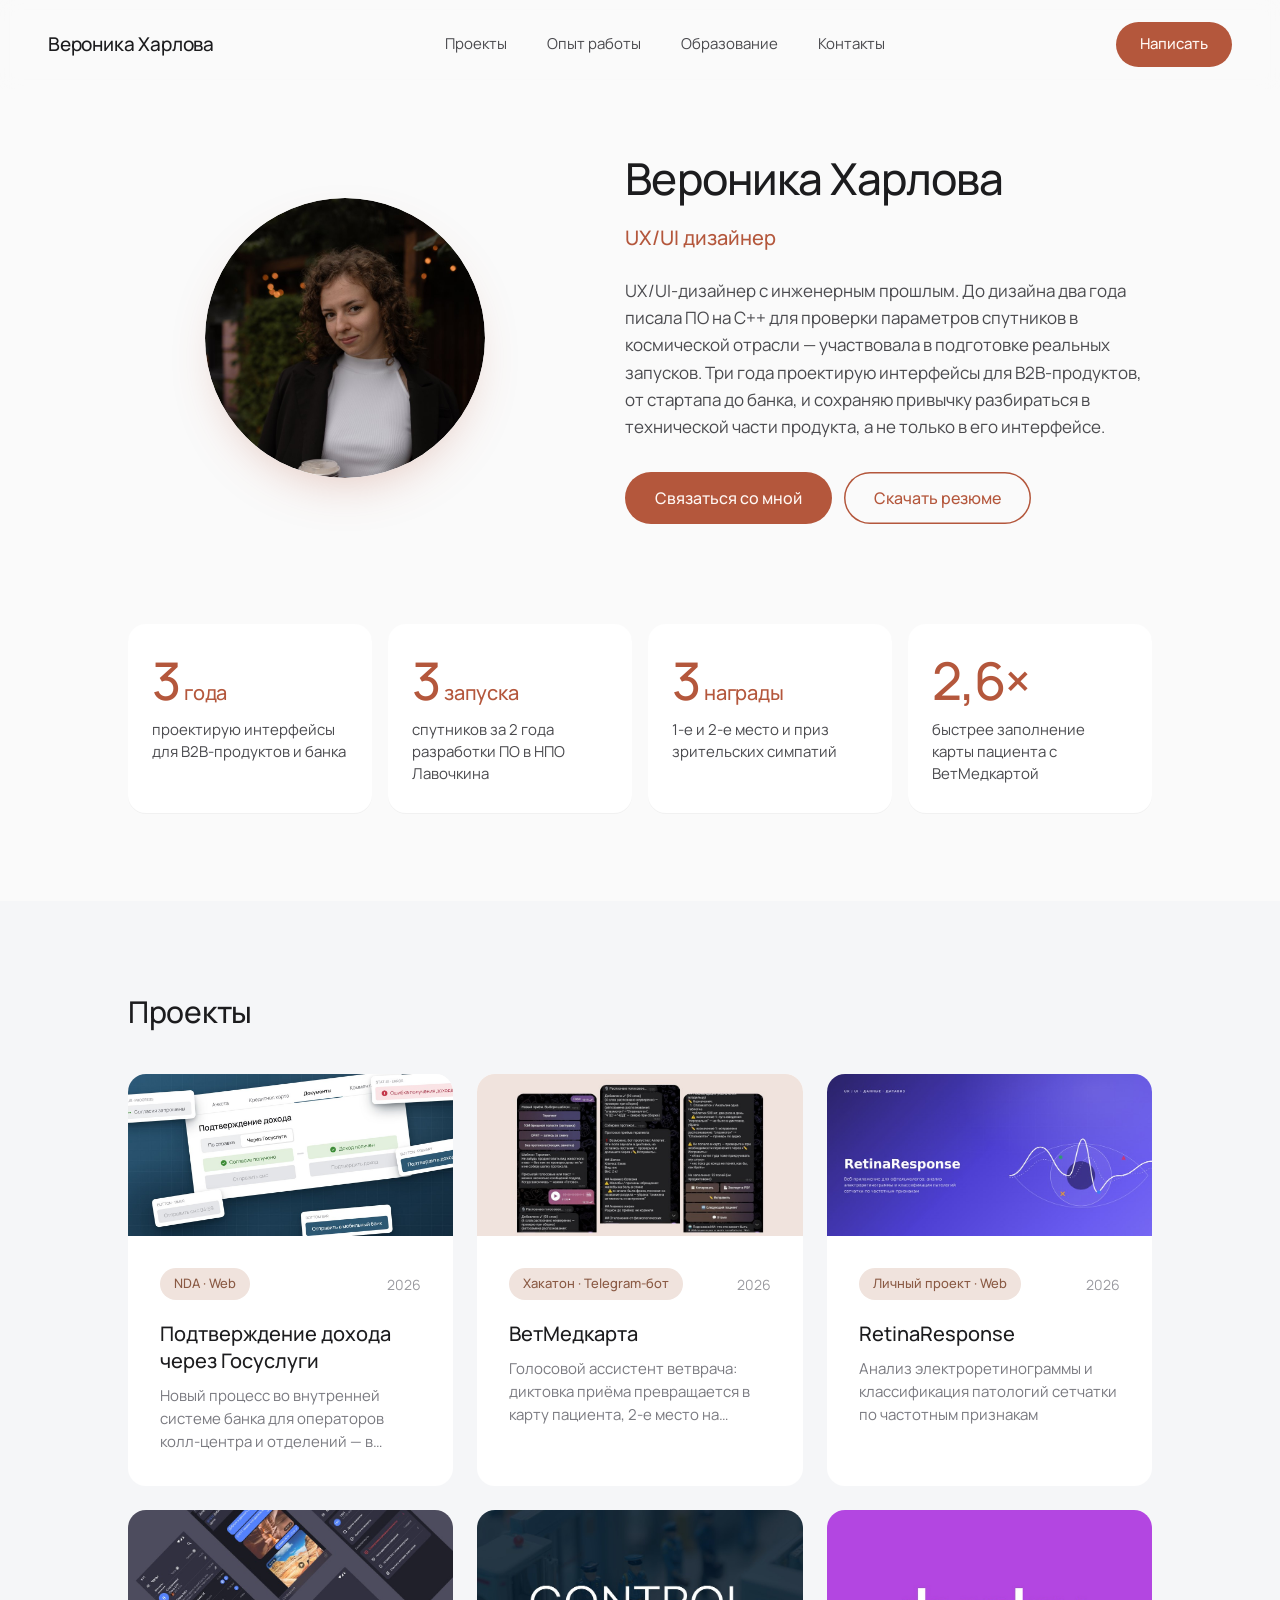
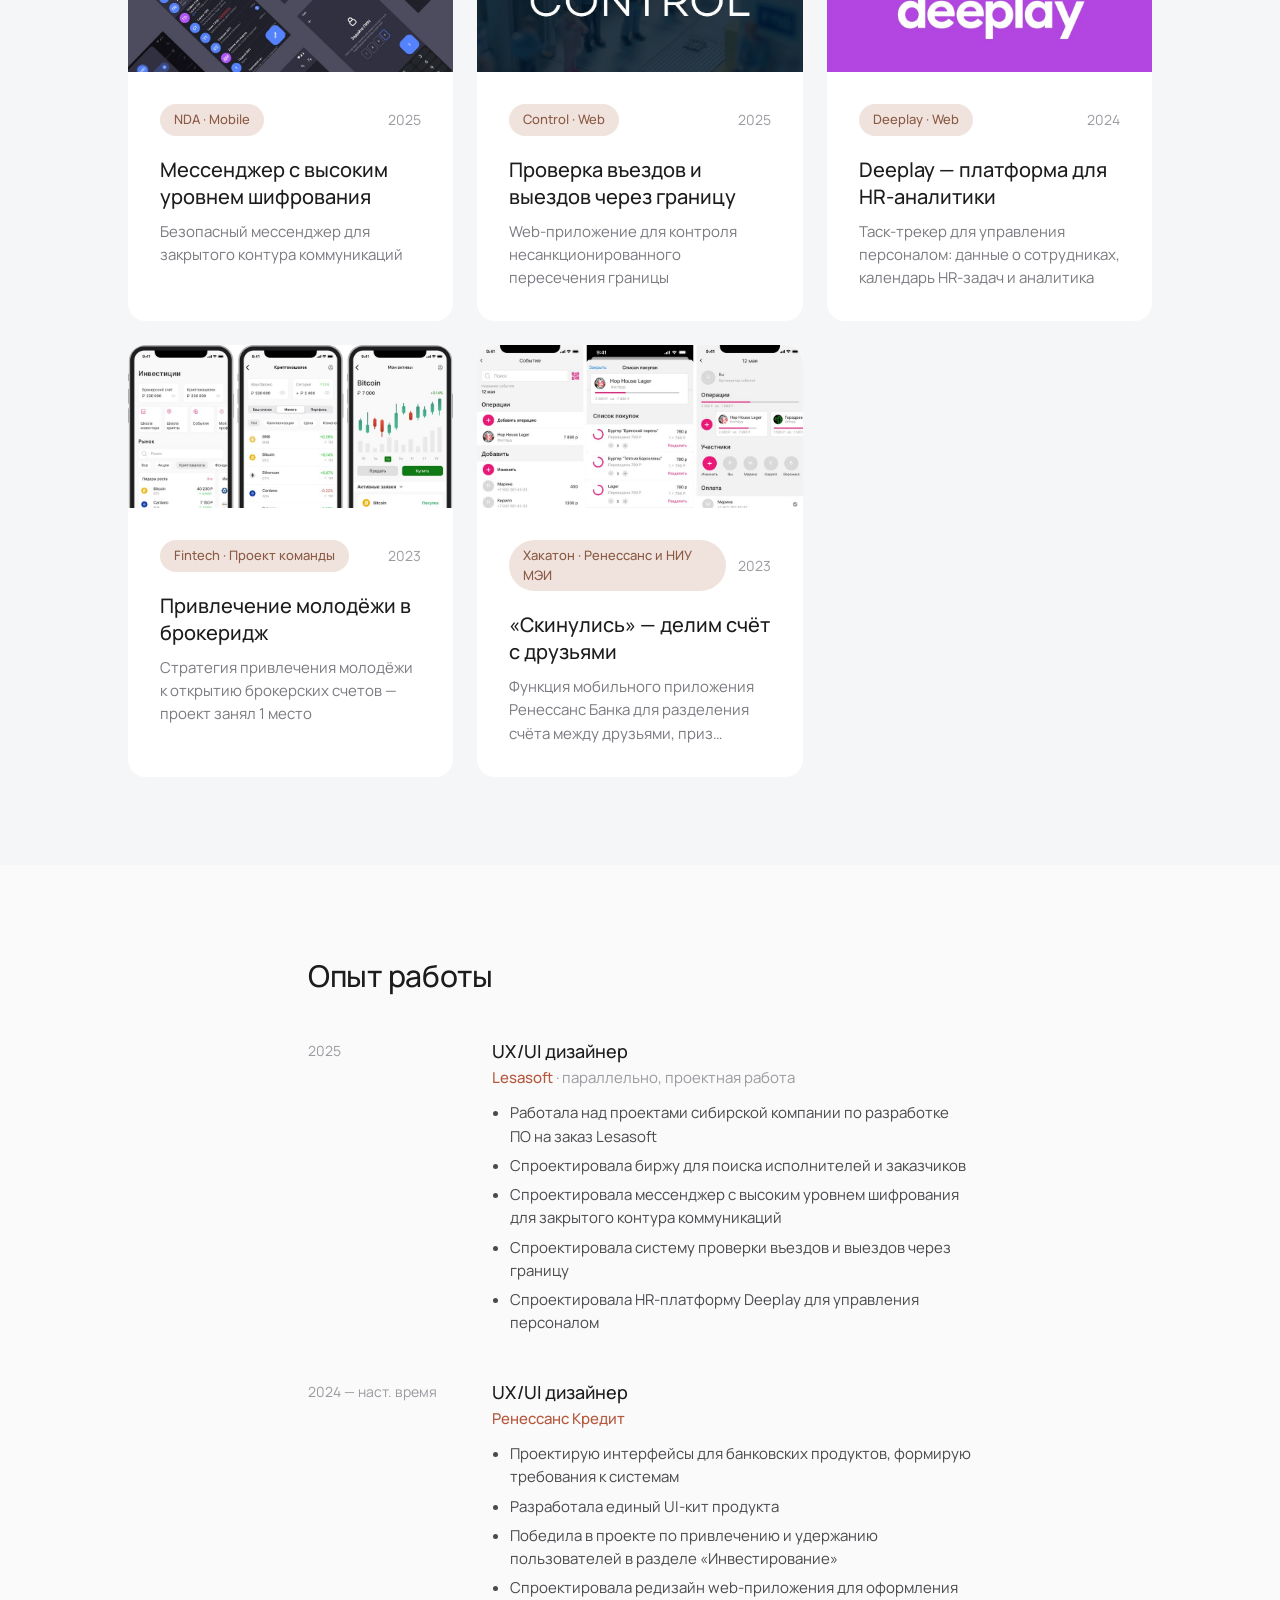
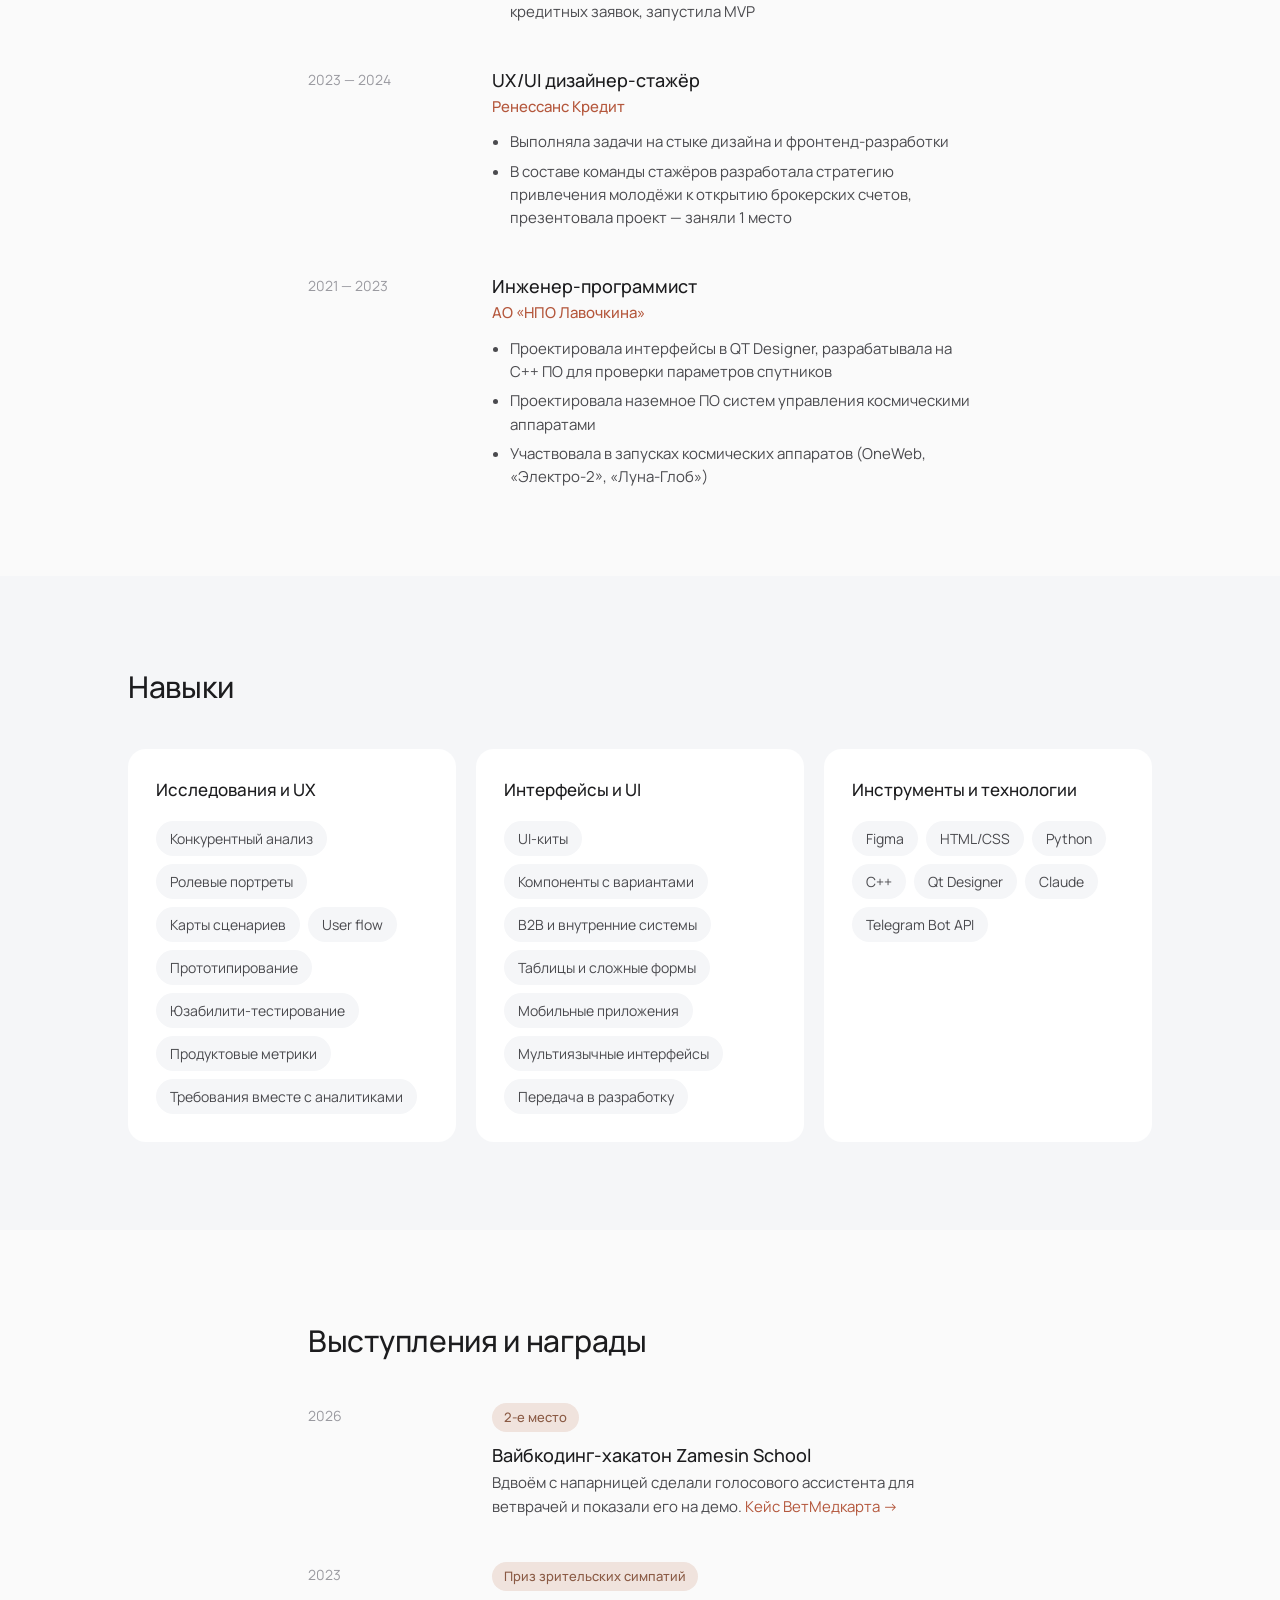
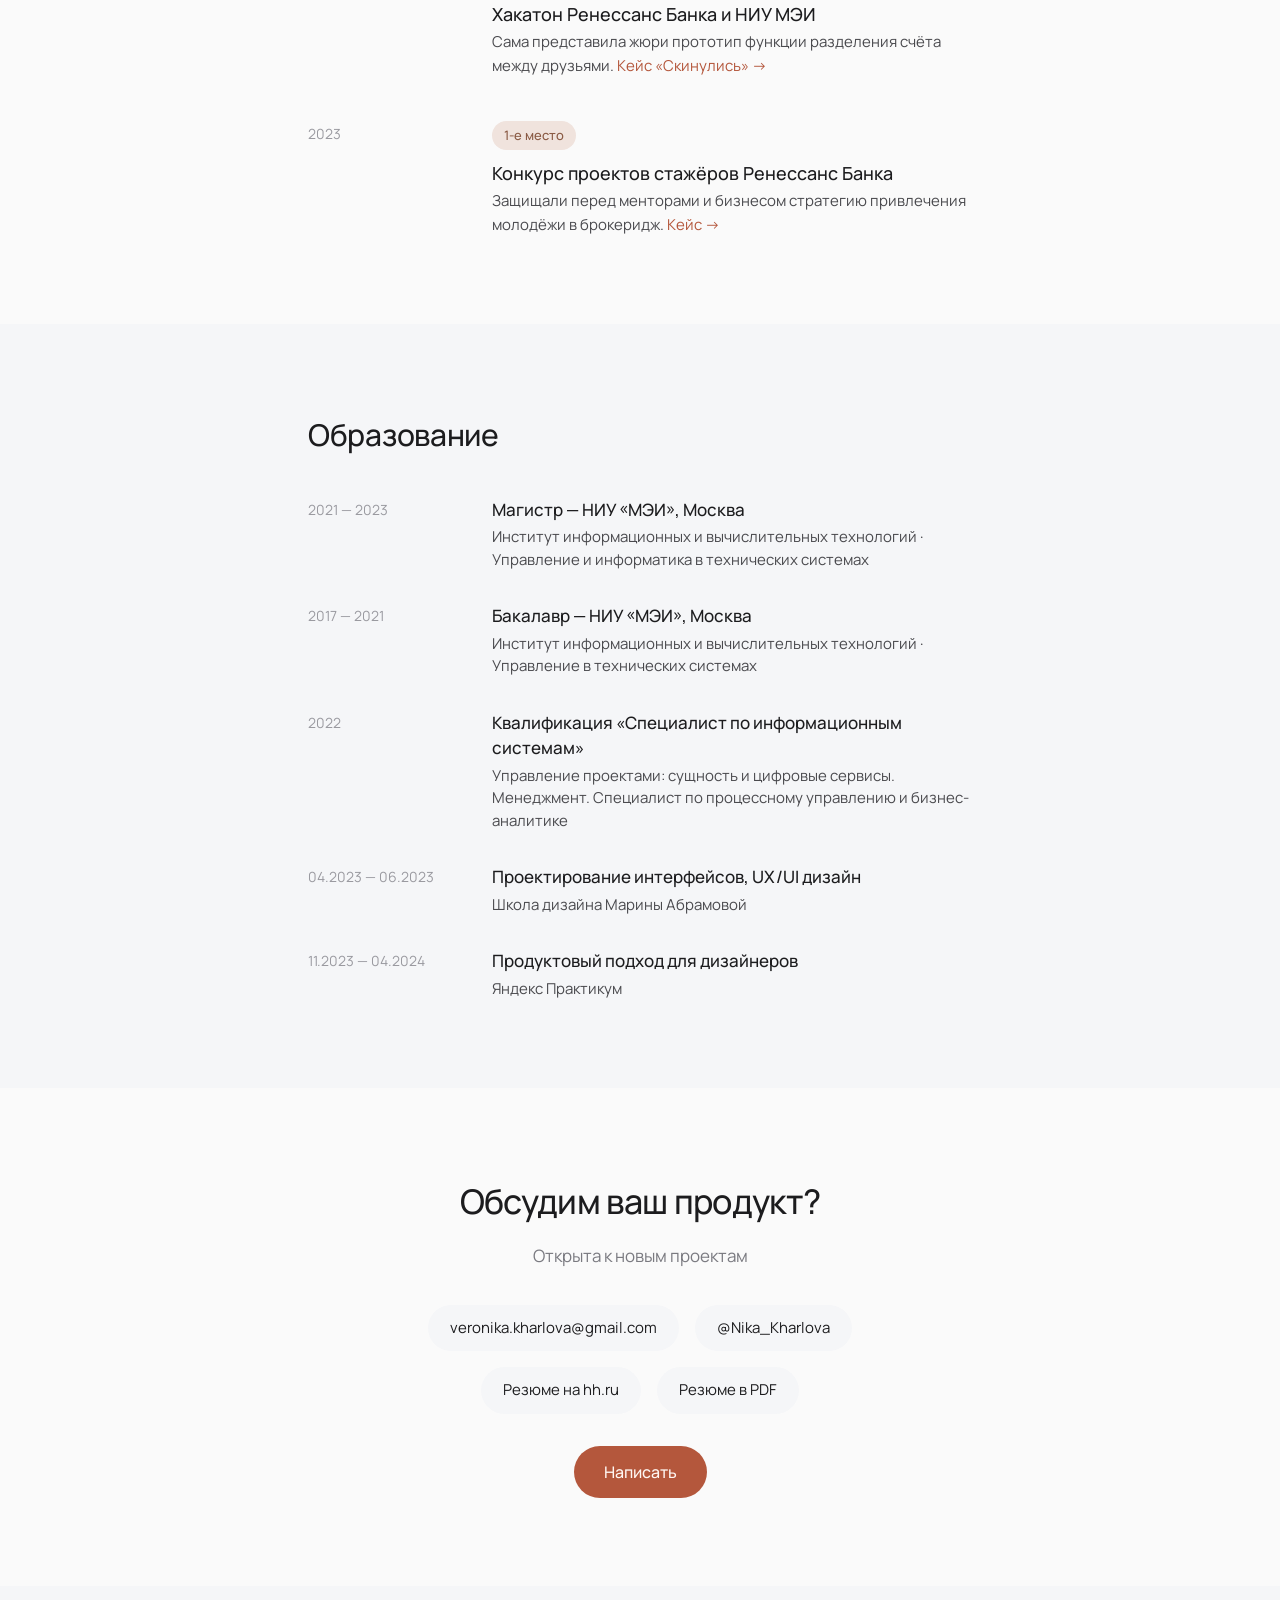
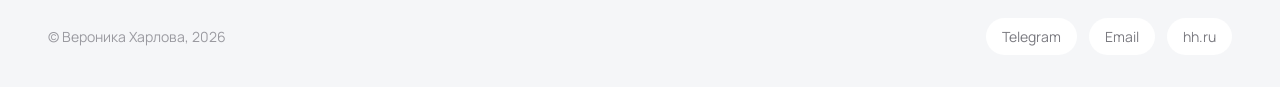
==== index.html @ b07dc144 "Скрыт кейс Яндекс Плюса" ====
<!DOCTYPE html>
<html lang="ru">
<head>
<meta charset="UTF-8">
<meta name="viewport" content="width=device-width, initial-scale=1.0">
<title>Вероника Харлова — UX/UI дизайнер</title>
<meta name="description" content="Портфолио Вероники Харловой, UX/UI дизайнера. Проекты, опыт работы и образование.">

<meta property="og:type" content="website">
<meta property="og:locale" content="ru_RU">
<meta property="og:title" content="Вероника Харлова — UX/UI дизайнер">
<meta property="og:description" content="Портфолио Вероники Харловой, UX/UI дизайнера. Проекты, опыт работы и образование.">
<meta property="og:image" content="assets/og-image.jpg">
<meta property="og:image:width" content="1200">
<meta property="og:image:height" content="630">

<meta name="twitter:card" content="summary_large_image">
<meta name="twitter:title" content="Вероника Харлова — UX/UI дизайнер">
<meta name="twitter:description" content="Портфолио Вероники Харловой, UX/UI дизайнера. Проекты, опыт работы и образование.">
<meta name="twitter:image" content="assets/og-image.jpg">

<link rel="preconnect" href="https://fonts.googleapis.com">
<link rel="preconnect" href="https://fonts.gstatic.com" crossorigin>
<link href="https://fonts.googleapis.com/css2?family=Manrope:wght@400;500;600;700&display=swap" rel="stylesheet">

<style>
  :root {
    --color-bg: #FAFAFA;
    --color-bg-alt: #F5F6F8;
    --color-text: #1C1C1E;
    --color-text-muted: #4A4A4E;
    --color-text-faint: #9A9AA0;
    --color-accent: #B4573C;
    --color-accent-bg: #F0E3DD;
    --color-accent-text: #8A5A44;
    --color-on-accent: #FFF7F3;
    --radius-pill: 999px;
    --radius-card: 18px;
    --max-width: 1120px;
  }

  * { box-sizing: border-box; }

  html, body {
    margin: 0;
    padding: 0;
  }

  body {
    font-family: 'Manrope', -apple-system, BlinkMacSystemFont, sans-serif;
    background: var(--color-bg);
    color: var(--color-text);
    line-height: 1.5;
  }

  ::selection {
    background: rgba(180, 90, 60, 0.18);
  }

  a {
    color: inherit;
  }

  ul {
    list-style: none;
  }

  img {
    max-width: 100%;
    display: block;
  }

  .container {
    max-width: var(--max-width);
    margin: 0 auto;
    padding-left: 48px;
    padding-right: 48px;
  }

  /* ---------- HEADER ---------- */

  .site-header {
    position: sticky;
    top: 0;
    z-index: 50;
    display: flex;
    align-items: center;
    justify-content: space-between;
    padding: 22px 48px;
    background: rgba(250, 250, 250, 0.85);
    backdrop-filter: blur(10px);
  }

  .site-header__name {
    font-size: 19px;
    font-weight: 500;
    letter-spacing: -0.01em;
    text-decoration: none;
  }

  .site-nav {
    display: flex;
    align-items: center;
    gap: 8px;
    flex-wrap: wrap;
  }

  .site-nav__link {
    text-decoration: none;
    color: var(--color-text-muted);
    font-size: 15px;
    padding: 9px 16px;
    border-radius: var(--radius-pill);
    transition: background 0.15s ease;
  }

  .site-nav__link:hover {
    background: #F0F0F1;
  }

  .btn {
    text-decoration: none;
    display: inline-block;
    background: var(--color-accent);
    color: var(--color-on-accent);
    font-size: 15px;
    font-weight: 500;
    padding: 11px 24px;
    border-radius: var(--radius-pill);
    white-space: nowrap;
    border: none;
    cursor: pointer;
    transition: opacity 0.15s ease;
  }

  .btn:hover {
    opacity: 0.9;
  }

  .btn--ghost {
    background: transparent;
    color: var(--color-accent);
    box-shadow: inset 0 0 0 1.5px var(--color-accent);
  }

  .btn--ghost:hover {
    opacity: 1;
    background: var(--color-accent-bg);
  }

  .hero__actions {
    display: flex;
    flex-wrap: wrap;
    gap: 12px;
  }

  .btn--large {
    font-size: 16px;
    padding: 14px 30px;
  }

  /* ---------- HERO ---------- */

  .hero {
    display: flex;
    align-items: center;
    gap: 64px;
    flex-wrap: wrap;
    padding-top: 64px;
    padding-bottom: 100px;
  }

  .hero__portrait-wrap {
    flex: 1 1 380px;
    min-width: 280px;
    display: flex;
    justify-content: center;
  }

  .hero__portrait {
    width: 280px;
    height: 280px;
    border-radius: 50%;
    overflow: hidden;
    box-shadow: 0 20px 50px -20px rgba(180, 87, 60, 0.35);
  }

  .hero__portrait img {
    width: 100%;
    height: 100%;
    object-fit: cover;
    object-position: 50% 20%;
    border-radius: 50%;
  }

  .hero__content {
    flex: 2 1 420px;
    min-width: 300px;
    max-width: 640px;
  }

  .hero__title {
    font-size: 44px;
    font-weight: 500;
    line-height: 1.15;
    margin: 0 0 8px;
    letter-spacing: -0.02em;
  }

  .hero__role {
    font-size: 20px;
    color: var(--color-accent);
    font-weight: 500;
    margin-bottom: 24px;
  }

  .hero__bio {
    font-size: 17px;
    line-height: 1.6;
    color: var(--color-text-muted);
    margin: 0 0 32px;
    max-width: 600px;
  }

  /* ---------- SECTION HEADINGS ---------- */

  section {
    padding: 88px 0;
  }

  section.bg-alt {
    background: var(--color-bg-alt);
  }

  .section-title {
    font-size: 30px;
    font-weight: 500;
    margin: 0 0 40px;
    letter-spacing: -0.01em;
  }

  /* ---------- PROJECTS ---------- */

  .project-grid {
    display: grid;
    grid-template-columns: repeat(auto-fit, minmax(300px, 1fr));
    gap: 24px;
  }

  .project-card {
    background: #FFFFFF;
    border-radius: var(--radius-card);
    overflow: hidden;
    cursor: pointer;
    transition: box-shadow 0.2s, transform 0.2s;
    text-decoration: none;
    color: inherit;
    display: flex;
    flex-direction: column;
  }

  .project-card:hover {
    box-shadow: 0 16px 40px -18px rgba(28, 28, 30, 0.18);
    transform: translateY(-2px);
  }

  .project-card__cover {
    width: 100%;
    aspect-ratio: 2 / 1;
    background: var(--color-bg-alt);
    overflow: hidden;
  }

  .project-card__cover.has-image {
    background: #FFFFFF;
  }

  .project-card__cover img {
    width: 100%;
    height: 100%;
    object-fit: cover;
    object-position: top;
    border-radius: 0;
  }

  .project-card__body {
    padding: 32px;
    display: flex;
    flex-direction: column;
    flex: 1;
  }

  .project-card__meta {
    display: flex;
    align-items: center;
    justify-content: space-between;
    gap: 12px;
    margin-bottom: 20px;
  }

  .project-card__tag {
    display: inline-block;
    background: var(--color-accent-bg);
    color: var(--color-accent-text);
    font-size: 13px;
    font-weight: 500;
    padding: 6px 14px;
    border-radius: var(--radius-pill);
  }

  .project-card__year {
    font-size: 14px;
    color: var(--color-text-faint);
  }

  .project-card__title {
    font-size: 20px;
    font-weight: 500;
    margin: 0 0 10px;
    line-height: 1.35;
    display: -webkit-box;
    -webkit-box-orient: vertical;
    -webkit-line-clamp: 2;
    overflow: hidden;
  }

  .project-card__desc {
    font-size: 15px;
    line-height: 1.55;
    color: #7A7A80;
    margin: 0;
    display: -webkit-box;
    -webkit-box-orient: vertical;
    -webkit-line-clamp: 3;
    overflow: hidden;
  }

  /* ---------- EXPERIENCE / EDUCATION (timeline rows) ---------- */

  .content-narrow {
    max-width: 760px;
    margin: 0 auto;
  }

  .timeline {
    display: flex;
    flex-direction: column;
    gap: 44px;
  }

  .timeline-row {
    display: grid;
    grid-template-columns: 160px 1fr;
    gap: 24px;
  }

  .timeline-row__period {
    font-size: 14px;
    color: var(--color-text-faint);
    padding-top: 2px;
  }

  .timeline-row__role {
    font-size: 18px;
    font-weight: 500;
    margin-bottom: 2px;
  }

  .timeline-row__company {
    font-size: 15px;
    color: var(--color-accent);
    font-weight: 500;
    margin-bottom: 12px;
  }

  .timeline-row__bullets {
    margin: 0;
    padding-left: 18px;
    display: flex;
    flex-direction: column;
    gap: 6px;
    list-style: disc;
  }

  .timeline-row__bullets li {
    font-size: 15px;
    line-height: 1.55;
    color: var(--color-text-muted);
  }

  .education-list {
    display: flex;
    flex-direction: column;
    gap: 32px;
  }

  .education-row__school {
    font-size: 17px;
    font-weight: 500;
    margin-bottom: 4px;
  }

  .education-row__detail {
    font-size: 15px;
    color: var(--color-text-muted);
    line-height: 1.5;
  }

  /* ---------- STATS ---------- */

  .stats {
    padding-top: 0;
    padding-bottom: 88px;
  }

  .stats__grid {
    display: grid;
    grid-template-columns: repeat(4, 1fr);
    gap: 16px;
  }

  .stat {
    background: #FFFFFF;
    border-radius: var(--radius-card);
    padding: 28px 24px;
    box-shadow: 0 1px 0 rgba(28, 28, 30, 0.04);
  }

  .stat__value {
    font-size: 52px;
    font-weight: 500;
    line-height: 1.1;
    letter-spacing: -0.02em;
    color: var(--color-accent);
    margin-bottom: 10px;
    white-space: nowrap;
  }

  .stat__value small {
    font-size: 20px;
    font-weight: 500;
    letter-spacing: -0.01em;
    margin-left: 4px;
  }

  .stat__label {
    font-size: 15px;
    line-height: 1.45;
    color: var(--color-text-muted);
  }

  /* ---------- SKILLS ---------- */

  .skills-grid {
    display: grid;
    grid-template-columns: repeat(3, 1fr);
    gap: 20px;
  }

  .skill-group {
    background: #FFFFFF;
    border-radius: var(--radius-card);
    padding: 28px;
  }

  .skill-group__title {
    font-size: 17px;
    font-weight: 500;
    margin: 0 0 18px;
  }

  .skill-tags {
    display: flex;
    flex-wrap: wrap;
    gap: 8px;
    margin: 0;
    padding: 0;
  }

  .skill-tags li {
    font-size: 14px;
    color: var(--color-text-muted);
    background: var(--color-bg-alt);
    padding: 7px 14px;
    border-radius: var(--radius-pill);
  }

  /* ---------- TALKS & AWARDS ---------- */

  .award-place {
    display: inline-block;
    background: var(--color-accent-bg);
    color: var(--color-accent-text);
    font-size: 13px;
    font-weight: 500;
    padding: 5px 12px;
    border-radius: var(--radius-pill);
    margin-bottom: 10px;
  }

  .award-desc {
    font-size: 15px;
    line-height: 1.55;
    color: var(--color-text-muted);
    margin: 0;
  }

  .award-desc a {
    color: var(--color-accent);
    text-decoration: none;
  }

  .award-desc a:hover {
    text-decoration: underline;
  }

  .timeline-row__note {
    color: var(--color-text-faint);
    font-weight: 400;
  }

  @media (max-width: 960px) {
    .stats__grid {
      grid-template-columns: repeat(2, 1fr);
    }

    .skills-grid {
      grid-template-columns: 1fr;
    }
  }

  /* ---------- CONTACT ---------- */

  .contact {
    text-align: center;
    max-width: 640px;
    margin: 0 auto;
  }

  .contact__title {
    font-size: 34px;
    font-weight: 500;
    margin: 0 0 16px;
    letter-spacing: -0.02em;
  }

  .contact__subtitle {
    font-size: 17px;
    color: #7A7A80;
    margin: 0 0 36px;
  }

  .contact__links {
    display: flex;
    justify-content: center;
    gap: 16px;
    flex-wrap: wrap;
    margin-bottom: 32px;
  }

  .contact__link {
    text-decoration: none;
    color: var(--color-text);
    font-size: 15px;
    background: var(--color-bg-alt);
    padding: 12px 22px;
    border-radius: var(--radius-pill);
    transition: background 0.15s ease;
  }

  .contact__link:hover {
    background: #ECEDEF;
  }

  /* ---------- FOOTER ---------- */

  .site-footer {
    padding: 32px 48px;
    background: var(--color-bg-alt);
    display: flex;
    align-items: center;
    justify-content: space-between;
    flex-wrap: wrap;
    gap: 12px;
  }

  .site-footer__copy {
    font-size: 14px;
    color: var(--color-text-faint);
  }

  .site-footer__links {
    display: flex;
    gap: 12px;
  }

  .site-footer__link {
    text-decoration: none;
    color: #7A7A80;
    font-size: 14px;
    background: #FFFFFF;
    padding: 8px 16px;
    border-radius: var(--radius-pill);
  }

  /* ---------- ACCESSIBILITY ---------- */

  a:focus-visible,
  button:focus-visible {
    outline: 2px solid var(--color-accent);
    outline-offset: 2px;
  }

  @media (prefers-reduced-motion: reduce) {
    * {
      transition: none !important;
    }
  }

  @media (max-width: 900px) {
    .site-header {
      display: grid;
      grid-template-columns: 1fr auto;
      align-items: center;
      row-gap: 10px;
      padding-top: 14px;
      padding-bottom: 10px;
    }

    .site-header__name {
      white-space: nowrap;
    }

    .site-header .btn {
      grid-column: 2;
      grid-row: 1;
    }

    .site-nav {
      grid-column: 1 / -1;
      grid-row: 2;
      flex-wrap: nowrap;
      gap: 4px;
      overflow-x: auto;
      scrollbar-width: none;
      margin: 0 -8px;
    }

    .site-nav::-webkit-scrollbar {
      display: none;
    }

    .site-nav__link {
      white-space: nowrap;
      padding: 7px 12px;
      font-size: 14px;
    }
  }

  @media (max-width: 640px) {
    .site-header__name {
      font-size: 17px;
    }

    .site-nav__long {
      display: none;
    }

    .site-nav__link {
      padding: 7px 10px;
    }

    .site-header .btn {
      padding: 9px 18px;
      font-size: 14px;
    }
  }

  /* ---------- MOBILE ---------- */

  @media (max-width: 640px) {
    .container,
    .site-header,
    .site-footer {
      padding-left: 20px;
      padding-right: 20px;
    }

    .hero {
      padding-top: 40px;
      padding-bottom: 60px;
      gap: 32px;
    }

    .hero__title {
      font-size: 32px;
    }

    section {
      padding: 56px 0;
    }

    .stats {
      padding-bottom: 56px;
    }

    .stats__grid {
      gap: 12px;
    }

    .stat {
      padding: 20px 16px;
    }

    .stat__value {
      font-size: 38px;
    }

    .stat__value small {
      font-size: 16px;
    }

    .stat__label {
      font-size: 14px;
    }

    .timeline-row,
    .education-row {
      grid-template-columns: 1fr;
      gap: 6px;
    }
  }
</style>
</head>
<body>

  <!-- HEADER -->
  <header class="site-header">
    <a href="#" class="site-header__name">Вероника Харлова</a>
    <nav class="site-nav" aria-label="Основная навигация">
      <a href="#projects" class="site-nav__link">Проекты</a>
      <a href="#experience" class="site-nav__link">Опыт<span class="site-nav__long"> работы</span></a>
      <a href="#education" class="site-nav__link">Образование</a>
      <a href="#contact" class="site-nav__link">Контакты</a>
    </nav>
    <a href="#contact" class="btn">Написать</a>
  </header>

  <!-- HERO -->
  <section class="hero container">
    <div class="hero__portrait-wrap">
      <div class="hero__portrait">
        <img src="assets/portrait.jpg" alt="Портрет Вероники Харловой">
      </div>
    </div>
    <div class="hero__content">
      <h1 class="hero__title">Вероника Харлова</h1>
      <p class="hero__role">UX/UI дизайнер</p>
      <p class="hero__bio">
        UX/UI-дизайнер с инженерным прошлым. До дизайна два года писала ПО
        на C++ для проверки параметров спутников в космической отрасли —
        участвовала в подготовке реальных запусков. Три года проектирую
        интерфейсы для B2B-продуктов, от стартапа до банка, и сохраняю
        привычку разбираться в технической части продукта, а не только
        в его интерфейсе.
      </p>
      <div class="hero__actions">
        <a href="https://t.me/Nika_Kharlova" class="btn btn--large" target="_blank" rel="noopener">Связаться со мной</a>
        <a href="assets/resume-veronika-kharlova.pdf" class="btn btn--large btn--ghost" download>Скачать резюме</a>
      </div>
    </div>
  </section>

  <!-- STATS -->
  <section class="stats" aria-label="Достижения в цифрах">
    <div class="container">
      <div class="stats__grid">
        <div class="stat">
          <div class="stat__value">3<small>года</small></div>
          <div class="stat__label">проектирую интерфейсы для B2B-продуктов и банка</div>
        </div>
        <div class="stat">
          <div class="stat__value">3<small>запуска</small></div>
          <div class="stat__label">спутников за 2 года разработки ПО в НПО Лавочкина</div>
        </div>
        <div class="stat">
          <div class="stat__value">3<small>награды</small></div>
          <div class="stat__label">1-е и 2-е место и приз зрительских симпатий</div>
        </div>
        <div class="stat">
          <div class="stat__value">2,6×</div>
          <div class="stat__label">быстрее заполнение карты пациента с ВетМедкартой</div>
        </div>
      </div>
    </div>
  </section>

  <!-- PROJECTS -->
  <section id="projects" class="bg-alt">
    <div class="container">
      <h2 class="section-title">Проекты</h2>
      <div class="project-grid">

        <a class="project-card" href="projects/income-confirmation.html">
          <div class="project-card__cover has-image">
            <img src="assets/cover-income.jpg" alt="Обложка проекта «Подтверждение дохода через Госуслуги»">
          </div>
          <div class="project-card__body">
            <div class="project-card__meta">
              <span class="project-card__tag">NDA · Web</span>
              <span class="project-card__year">2026</span>
            </div>
            <h3 class="project-card__title">Подтверждение дохода через Госуслуги</h3>
            <p class="project-card__desc">Новый процесс во внутренней системе банка для операторов колл-центра и отделений — в разработке</p>
          </div>
        </a>

        <a class="project-card" href="projects/vetmedkarta.html">
          <div class="project-card__cover has-image">
            <img src="assets/cover-vetmedkarta.jpg" alt="Обложка проекта ВетМедкарта">
          </div>
          <div class="project-card__body">
            <div class="project-card__meta">
              <span class="project-card__tag">Хакатон · Telegram-бот</span>
              <span class="project-card__year">2026</span>
            </div>
            <h3 class="project-card__title">ВетМедкарта</h3>
            <p class="project-card__desc">Голосовой ассистент ветврача: диктовка приёма превращается в карту пациента, 2-е место на хакатоне</p>
          </div>
        </a>

        <a class="project-card" href="projects/retina-response.html">
          <div class="project-card__cover has-image">
            <img src="assets/cover-retina-response.jpg" alt="Обложка проекта RetinaResponse">
          </div>
          <div class="project-card__body">
            <div class="project-card__meta">
              <span class="project-card__tag">Личный проект · Web</span>
              <span class="project-card__year">2026</span>
            </div>
            <h3 class="project-card__title">RetinaResponse</h3>
            <p class="project-card__desc">Анализ электроретинограммы и классификация патологий сетчатки по частотным признакам</p>
          </div>
        </a>

        <a class="project-card" href="projects/messenger.html">
          <div class="project-card__cover has-image">
            <img src="assets/cover-messenger.jpg" alt="Обложка проекта «Мессенджер с высоким уровнем шифрования»">
          </div>
          <div class="project-card__body">
            <div class="project-card__meta">
              <span class="project-card__tag">NDA · Mobile</span>
              <span class="project-card__year">2025</span>
            </div>
            <h3 class="project-card__title">Мессенджер с высоким уровнем шифрования</h3>
            <p class="project-card__desc">Безопасный мессенджер для закрытого контура коммуникаций</p>
          </div>
        </a>

        <a class="project-card" href="projects/border-control.html">
          <div class="project-card__cover has-image">
            <img src="assets/cover-border-control.jpg" alt="Обложка проекта «Система проверки въездов и выездов через границу»">
          </div>
          <div class="project-card__body">
            <div class="project-card__meta">
              <span class="project-card__tag">Control · Web</span>
              <span class="project-card__year">2025</span>
            </div>
            <h3 class="project-card__title">Проверка въездов и выездов через границу</h3>
            <p class="project-card__desc">Web-приложение для контроля несанкционированного пересечения границы</p>
          </div>
        </a>
        <!-- Скрыто: Реферальная программа Яндекс Плюса

        <a class="project-card" href="projects/yandex-market.html">
          <div class="project-card__cover has-image">
            <img src="assets/cover-yandex.jpg" alt="Обложка проекта «Реферальная программа Яндекс Плюса»">
          </div>
          <div class="project-card__body">
            <div class="project-card__meta">
              <span class="project-card__tag">Яндекс Плюс · Mobile</span>
              <span class="project-card__year">2024</span>
            </div>
            <h3 class="project-card__title">Реферальная программа Яндекс Плюса</h3>
            <p class="project-card__desc">Редизайн лендинга и экранов реферальной программы — приглашение друзей за баллы</p>
          </div>
        </a>
        -->

        <a class="project-card" href="projects/deeplay.html">
          <div class="project-card__cover has-image">
            <img src="assets/cover-deeplay.jpg" alt="Обложка проекта Deeplay">
          </div>
          <div class="project-card__body">
            <div class="project-card__meta">
              <span class="project-card__tag">Deeplay · Web</span>
              <span class="project-card__year">2024</span>
            </div>
            <h3 class="project-card__title">Deeplay — платформа для HR-аналитики</h3>
            <p class="project-card__desc">Таск-трекер для управления персоналом: данные о сотрудниках, календарь HR-задач и аналитика</p>
          </div>
        </a>

        <a class="project-card" href="projects/brokerage.html">
          <div class="project-card__cover has-image">
            <img src="assets/cover-brokerage.jpg" alt="Обложка проекта «Привлечение молодёжного сегмента в брокеридж»">
          </div>
          <div class="project-card__body">
            <div class="project-card__meta">
              <span class="project-card__tag">Fintech · Проект команды</span>
              <span class="project-card__year">2023</span>
            </div>
            <h3 class="project-card__title">Привлечение молодёжи в брокеридж</h3>
            <p class="project-card__desc">Стратегия привлечения молодёжи к открытию брокерских счетов — проект занял 1 место</p>
          </div>
        </a>

        <a class="project-card" href="projects/skinulis.html">
          <div class="project-card__cover has-image">
            <img src="assets/cover-skinulis.jpg" alt="Обложка проекта «Скинулись»">
          </div>
          <div class="project-card__body">
            <div class="project-card__meta">
              <span class="project-card__tag">Хакатон · Ренессанс и НИУ МЭИ</span>
              <span class="project-card__year">2023</span>
            </div>
            <h3 class="project-card__title">«Скинулись» — делим счёт с друзьями</h3>
            <p class="project-card__desc">Функция мобильного приложения Ренессанс Банка для разделения счёта между друзьями, приз зрительских симпатий</p>
          </div>
        </a>

      </div>
    </div>
  </section>

  <!-- EXPERIENCE -->
  <section id="experience">
    <div class="container content-narrow">
      <h2 class="section-title">Опыт работы</h2>
      <div class="timeline">

        <div class="timeline-row">
          <div class="timeline-row__period">2025</div>
          <div>
            <div class="timeline-row__role">UX/UI дизайнер</div>
            <div class="timeline-row__company">Lesasoft <span class="timeline-row__note">· параллельно, проектная работа</span></div>
            <ul class="timeline-row__bullets">
              <li>Работала над проектами сибирской компании по разработке ПО на заказ Lesasoft</li>
              <li>Спроектировала биржу для поиска исполнителей и заказчиков</li>
              <li>Спроектировала мессенджер с высоким уровнем шифрования для закрытого контура коммуникаций</li>
              <li>Спроектировала систему проверки въездов и выездов через границу</li>
              <li>Спроектировала HR-платформу Deeplay для управления персоналом</li>
            </ul>
          </div>
        </div>

        <div class="timeline-row">
          <div class="timeline-row__period">2024 — наст. время</div>
          <div>
            <div class="timeline-row__role">UX/UI дизайнер</div>
            <div class="timeline-row__company">Ренессанс Кредит</div>
            <ul class="timeline-row__bullets">
              <li>Проектирую интерфейсы для банковских продуктов, формирую требования к системам</li>
              <li>Разработала единый UI-кит продукта</li>
              <li>Победила в проекте по привлечению и удержанию пользователей в разделе «Инвестирование»</li>
              <li>Спроектировала редизайн web-приложения для оформления кредитных заявок, запустила MVP</li>
            </ul>
          </div>
        </div>

        <div class="timeline-row">
          <div class="timeline-row__period">2023 — 2024</div>
          <div>
            <div class="timeline-row__role">UX/UI дизайнер-стажёр</div>
            <div class="timeline-row__company">Ренессанс Кредит</div>
            <ul class="timeline-row__bullets">
              <li>Выполняла задачи на стыке дизайна и фронтенд-разработки</li>
              <li>В составе команды стажёров разработала стратегию привлечения молодёжи к открытию брокерских счетов, презентовала проект — заняли 1 место</li>
            </ul>
          </div>
        </div>

        <div class="timeline-row">
          <div class="timeline-row__period">2021 — 2023</div>
          <div>
            <div class="timeline-row__role">Инженер-программист</div>
            <div class="timeline-row__company">АО «НПО Лавочкина»</div>
            <ul class="timeline-row__bullets">
              <li>Проектировала интерфейсы в QT Designer, разрабатывала на C++ ПО для проверки параметров спутников</li>
              <li>Проектировала наземное ПО систем управления космическими аппаратами</li>
              <li>Участвовала в запусках космических аппаратов (OneWeb, «Электро-2», «Луна-Глоб»)</li>
            </ul>
          </div>
        </div>

      </div>
    </div>
  </section>

  <!-- SKILLS -->
  <section id="skills" class="bg-alt">
    <div class="container">
      <h2 class="section-title">Навыки</h2>
      <div class="skills-grid">
        <div class="skill-group">
          <h3 class="skill-group__title">Исследования и UX</h3>
          <ul class="skill-tags">
            <li>Конкурентный анализ</li>
            <li>Ролевые портреты</li>
            <li>Карты сценариев</li>
            <li>User flow</li>
            <li>Прототипирование</li>
            <li>Юзабилити-тестирование</li>
            <li>Продуктовые метрики</li>
            <li>Требования вместе с аналитиками</li>
          </ul>
        </div>
        <div class="skill-group">
          <h3 class="skill-group__title">Интерфейсы и UI</h3>
          <ul class="skill-tags">
            <li>UI-киты</li>
            <li>Компоненты с вариантами</li>
            <li>B2B и внутренние системы</li>
            <li>Таблицы и сложные формы</li>
            <li>Мобильные приложения</li>
            <li>Мультиязычные интерфейсы</li>
            <li>Передача в разработку</li>
          </ul>
        </div>
        <div class="skill-group">
          <h3 class="skill-group__title">Инструменты и технологии</h3>
          <ul class="skill-tags">
            <li>Figma</li>
            <li>HTML/CSS</li>
            <li>Python</li>
            <li>C++</li>
            <li>Qt Designer</li>
            <li>Claude</li>
            <li>Telegram Bot API</li>
          </ul>
        </div>
      </div>
    </div>
  </section>

  <!-- TALKS & AWARDS -->
  <section id="awards">
    <div class="container content-narrow">
      <h2 class="section-title">Выступления и награды</h2>
      <div class="timeline">

        <div class="timeline-row">
          <div class="timeline-row__period">2026</div>
          <div>
            <span class="award-place">2-е место</span>
            <div class="timeline-row__role">Вайбкодинг-хакатон Zamesin School</div>
            <p class="award-desc">Вдвоём с напарницей сделали голосового ассистента для ветврачей и показали его на демо. <a href="projects/vetmedkarta.html">Кейс ВетМедкарта →</a></p>
          </div>
        </div>

        <div class="timeline-row">
          <div class="timeline-row__period">2023</div>
          <div>
            <span class="award-place">Приз зрительских симпатий</span>
            <div class="timeline-row__role">Хакатон Ренессанс Банка и НИУ МЭИ</div>
            <p class="award-desc">Сама представила жюри прототип функции разделения счёта между друзьями. <a href="projects/skinulis.html">Кейс «Скинулись» →</a></p>
          </div>
        </div>

        <div class="timeline-row">
          <div class="timeline-row__period">2023</div>
          <div>
            <span class="award-place">1-е место</span>
            <div class="timeline-row__role">Конкурс проектов стажёров Ренессанс Банка</div>
            <p class="award-desc">Защищали перед менторами и бизнесом стратегию привлечения молодёжи в брокеридж. <a href="projects/brokerage.html">Кейс →</a></p>
          </div>
        </div>

      </div>
    </div>
  </section>

  <!-- EDUCATION -->
  <section id="education" class="bg-alt">
    <div class="container content-narrow">
      <h2 class="section-title">Образование</h2>
      <div class="education-list">

        <div class="timeline-row education-row">
          <div class="timeline-row__period">2021 — 2023</div>
          <div>
            <div class="education-row__school">Магистр — НИУ «МЭИ», Москва</div>
            <div class="education-row__detail">Институт информационных и вычислительных технологий · Управление и информатика в технических системах</div>
          </div>
        </div>

        <div class="timeline-row education-row">
          <div class="timeline-row__period">2017 — 2021</div>
          <div>
            <div class="education-row__school">Бакалавр — НИУ «МЭИ», Москва</div>
            <div class="education-row__detail">Институт информационных и вычислительных технологий · Управление в технических системах</div>
          </div>
        </div>

        <div class="timeline-row education-row">
          <div class="timeline-row__period">2022</div>
          <div>
            <div class="education-row__school">Квалификация «Специалист по информационным системам»</div>
            <div class="education-row__detail">Управление проектами: сущность и цифровые сервисы. Менеджмент. Специалист по процессному управлению и бизнес-аналитике</div>
          </div>
        </div>

        <div class="timeline-row education-row">
          <div class="timeline-row__period">04.2023 — 06.2023</div>
          <div>
            <div class="education-row__school">Проектирование интерфейсов, UX/UI дизайн</div>
            <div class="education-row__detail">Школа дизайна Марины Абрамовой</div>
          </div>
        </div>

        <div class="timeline-row education-row">
          <div class="timeline-row__period">11.2023 — 04.2024</div>
          <div>
            <div class="education-row__school">Продуктовый подход для дизайнеров</div>
            <div class="education-row__detail">Яндекс Практикум</div>
          </div>
        </div>

      </div>
    </div>
  </section>

  <!-- CONTACT -->
  <section id="contact">
    <div class="container contact">
      <h2 class="contact__title">Обсудим ваш продукт?</h2>
      <p class="contact__subtitle">Открыта к новым проектам</p>
      <div class="contact__links">
        <a href="mailto:veronika.kharlova@gmail.com" class="contact__link">veronika.kharlova@gmail.com</a>
        <a href="https://t.me/Nika_Kharlova" class="contact__link">@Nika_Kharlova</a>
        <a href="https://hh.ru/resume/f366a973ff0fe565b60039ed1f746d4f526a7a" class="contact__link" target="_blank" rel="noopener">Резюме на hh.ru</a>
        <a href="assets/resume-veronika-kharlova.pdf" class="contact__link" download>Резюме в PDF</a>
      </div>
      <a href="mailto:veronika.kharlova@gmail.com" class="btn btn--large">Написать</a>
    </div>
  </section>

  <!-- FOOTER -->
  <footer class="site-footer">
    <div class="site-footer__copy">© Вероника Харлова, <span id="year"></span></div>
    <div class="site-footer__links">
      <a href="https://t.me/Nika_Kharlova" class="site-footer__link">Telegram</a>
      <a href="mailto:veronika.kharlova@gmail.com" class="site-footer__link">Email</a>
      <a href="https://hh.ru/resume/f366a973ff0fe565b60039ed1f746d4f526a7a" class="site-footer__link" target="_blank" rel="noopener">hh.ru</a>
    </div>
  </footer>

  <script>
    document.getElementById('year').textContent = new Date().getFullYear();
  </script>

</body>
</html>
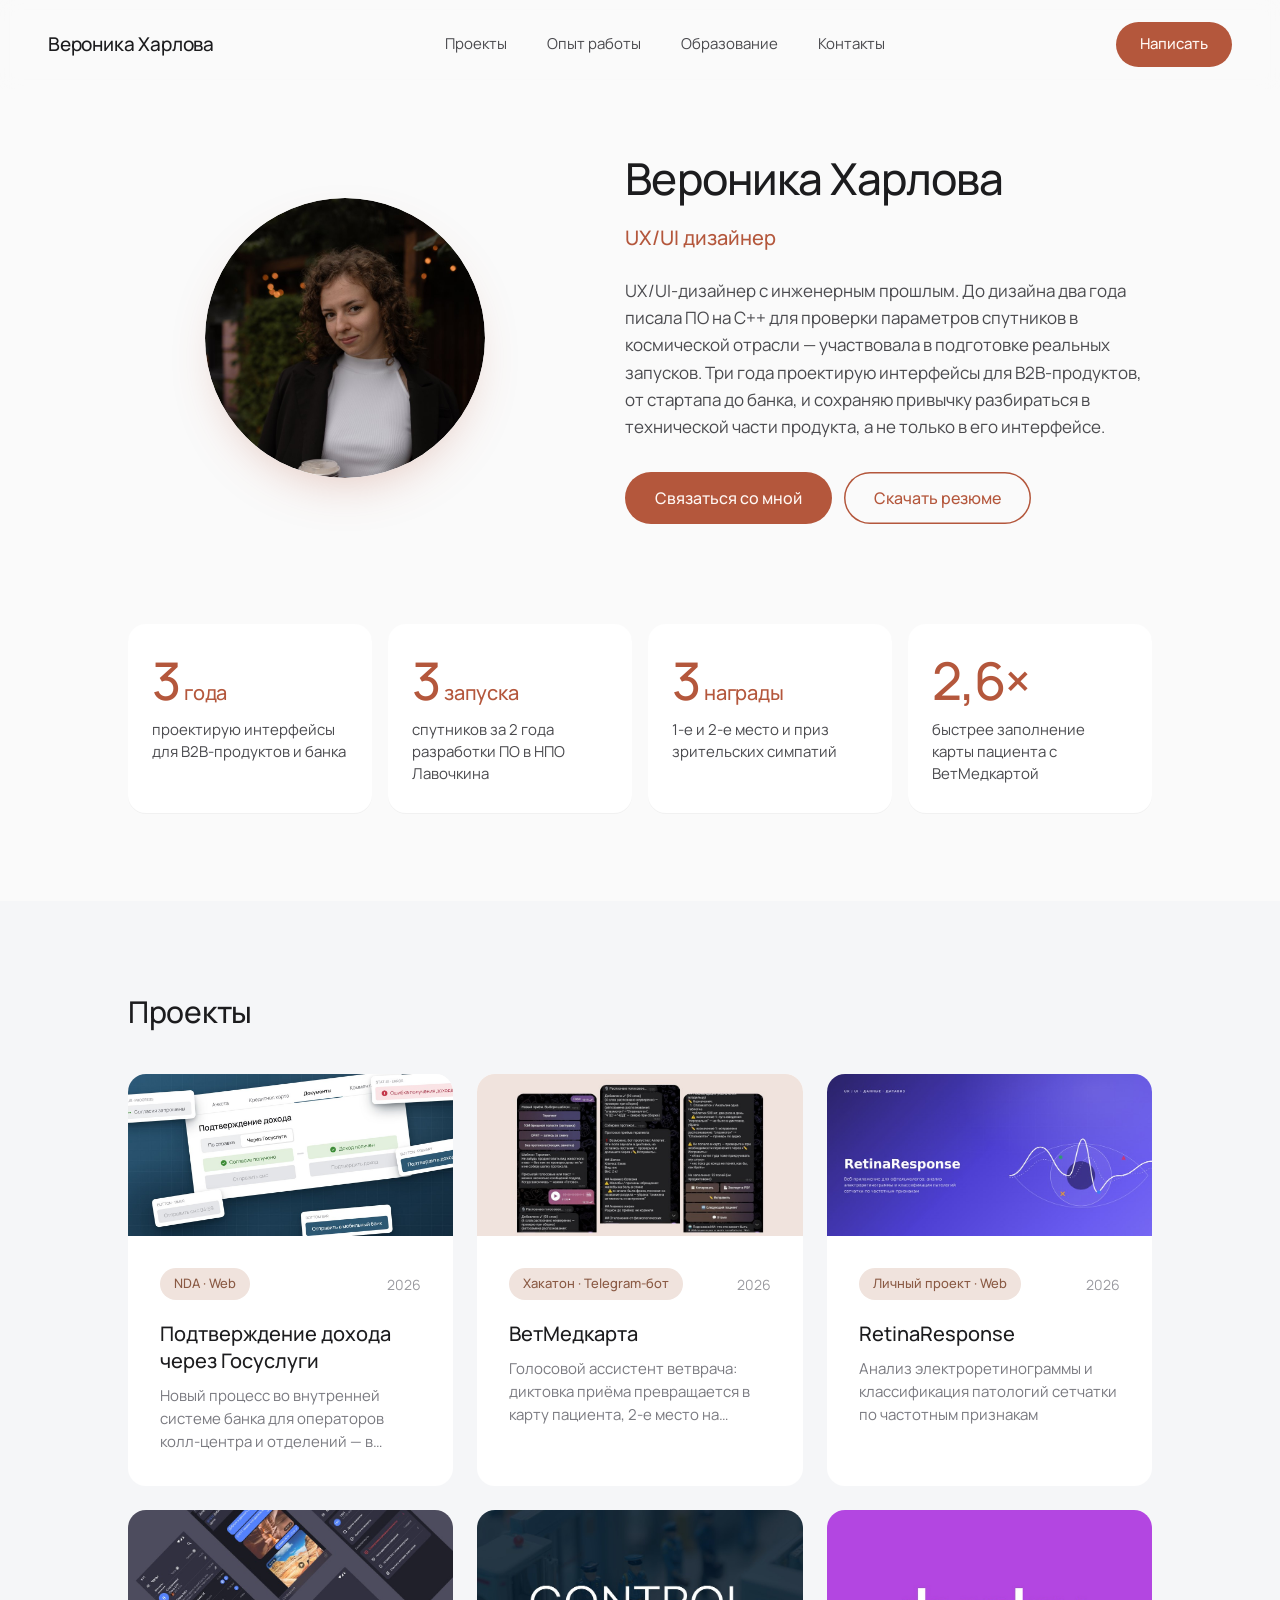
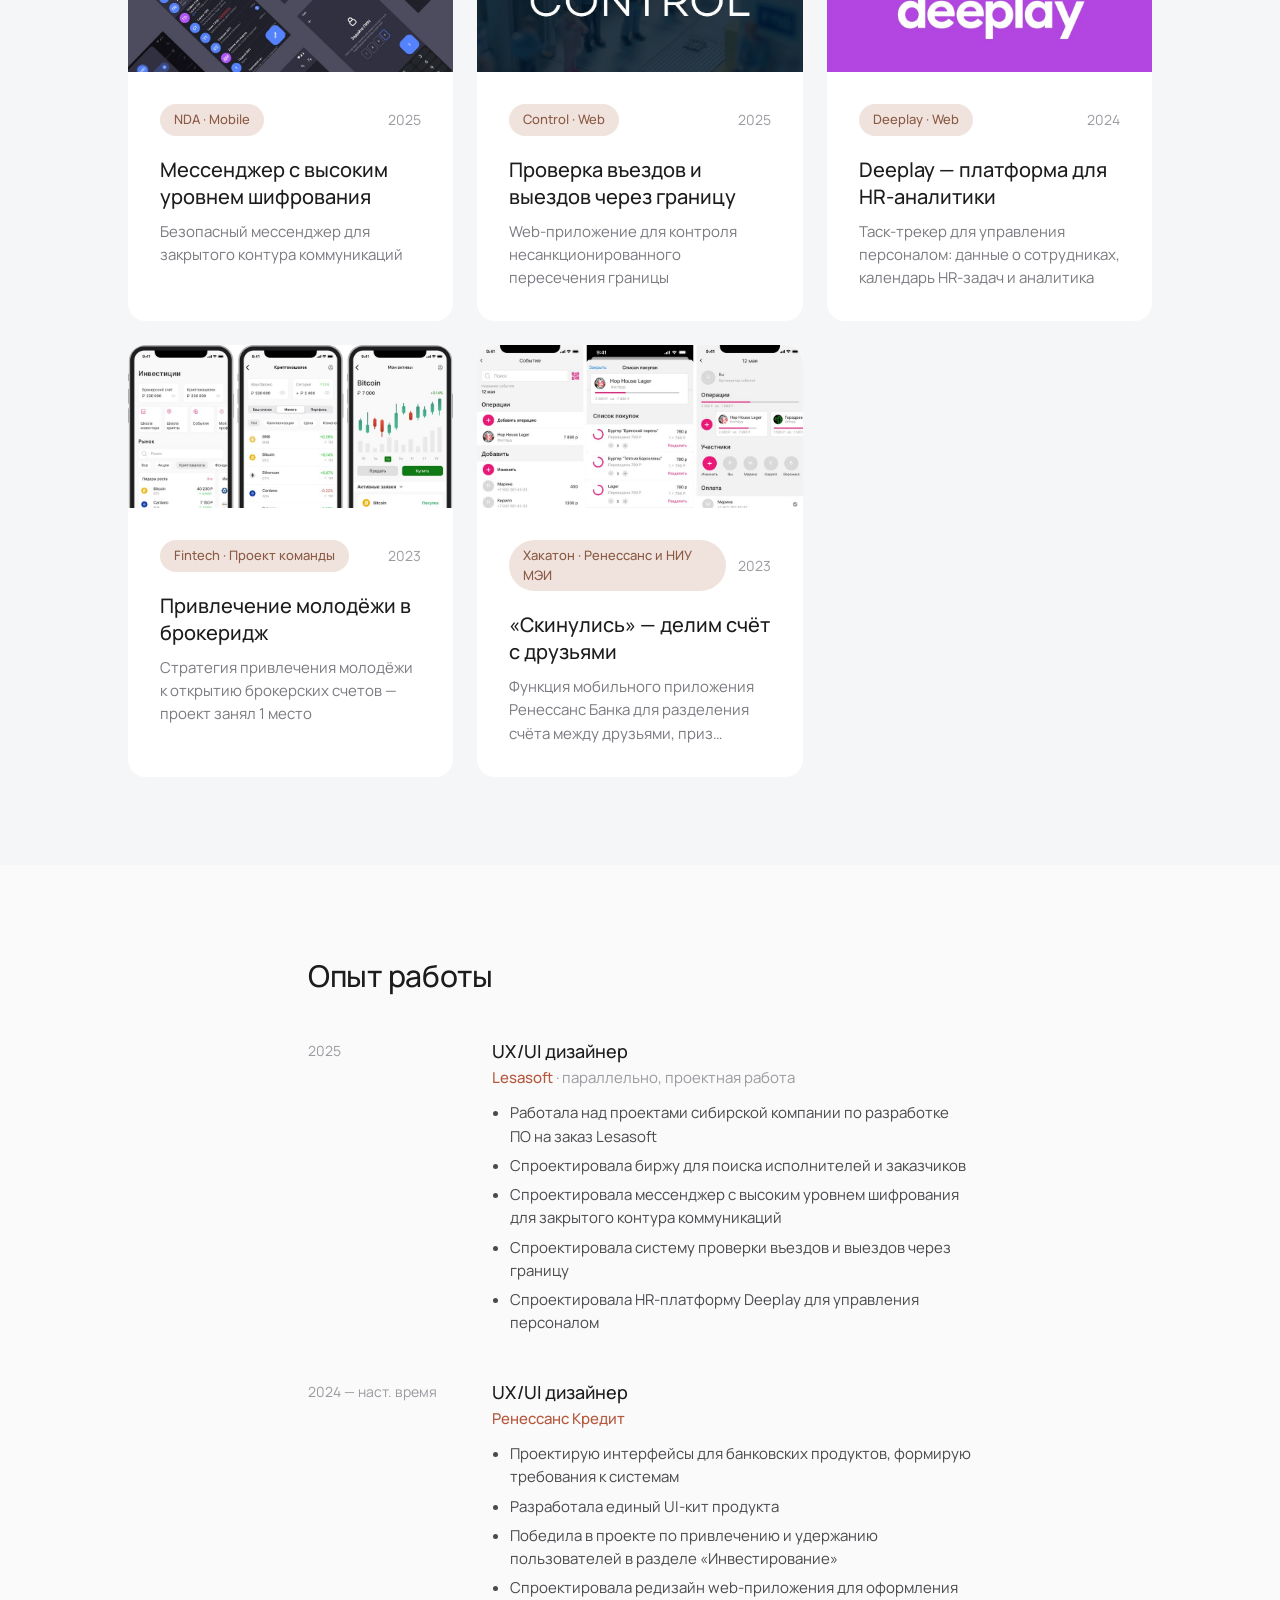
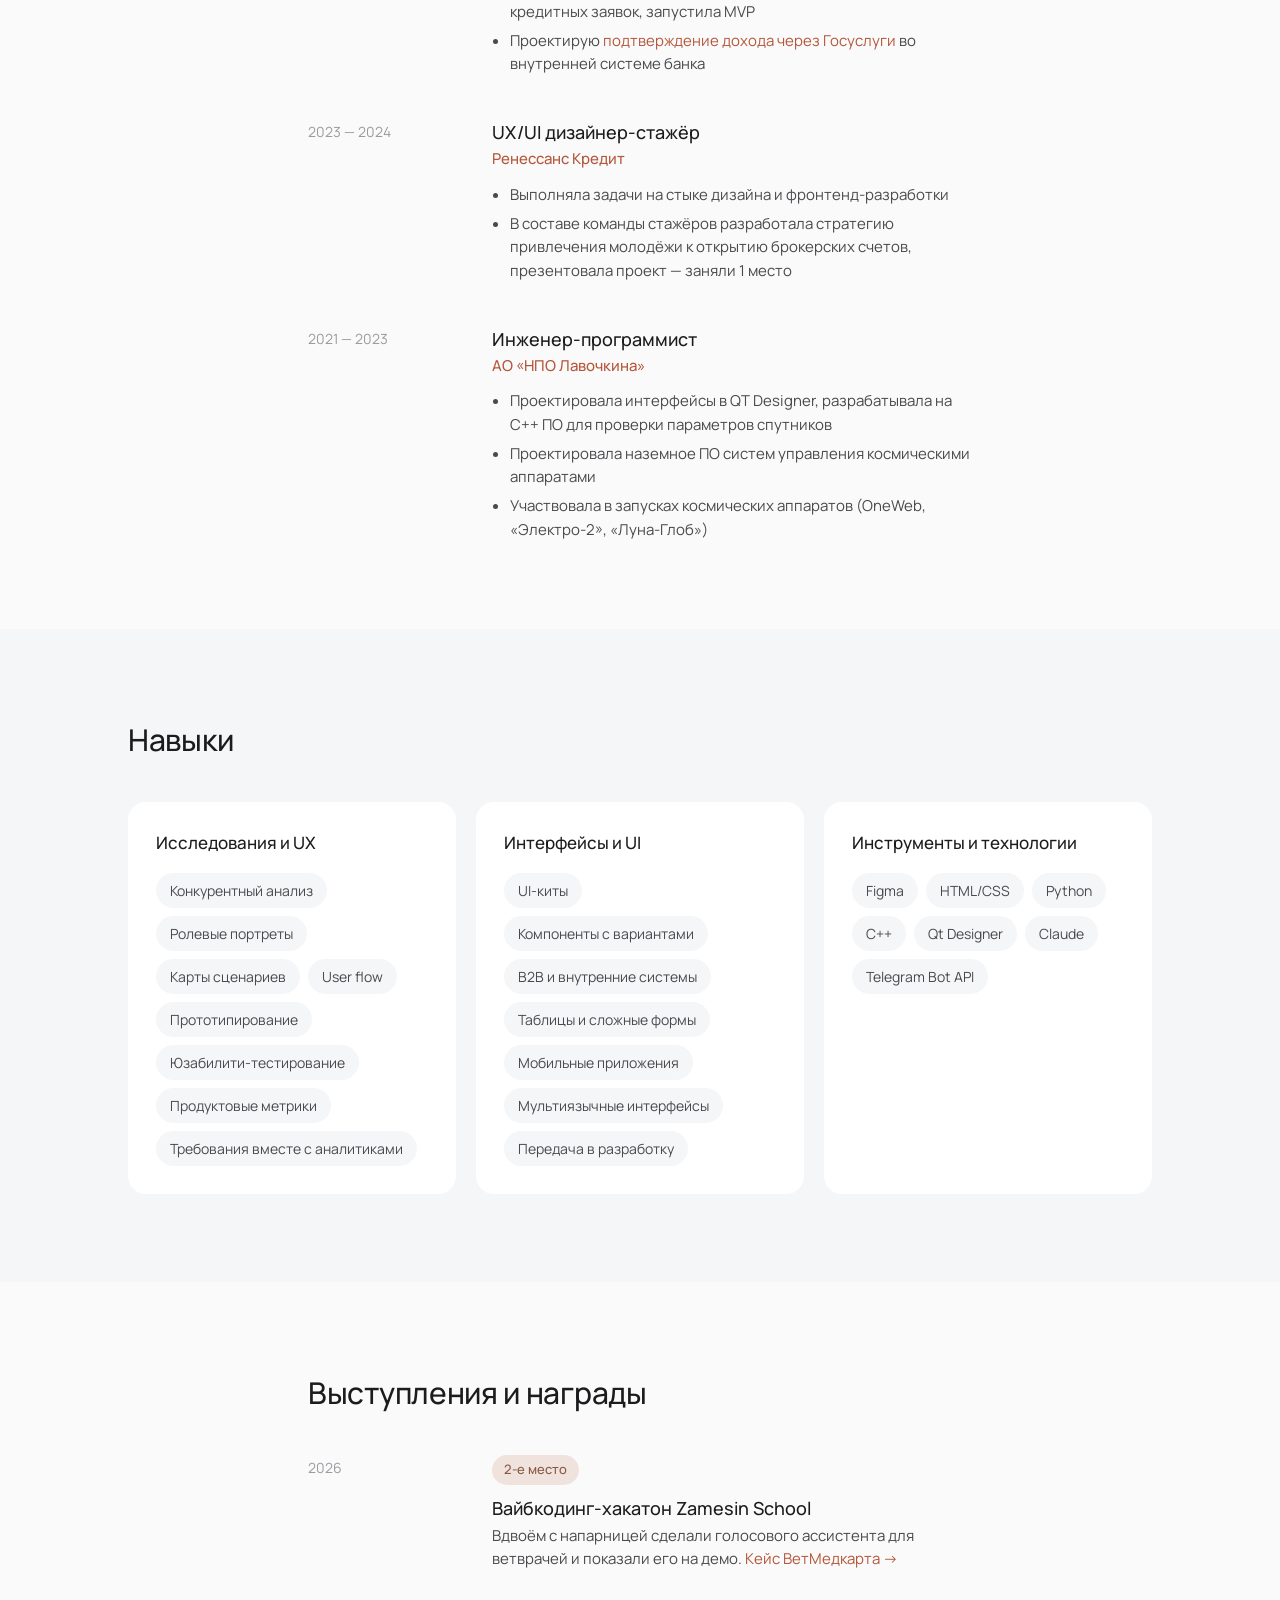
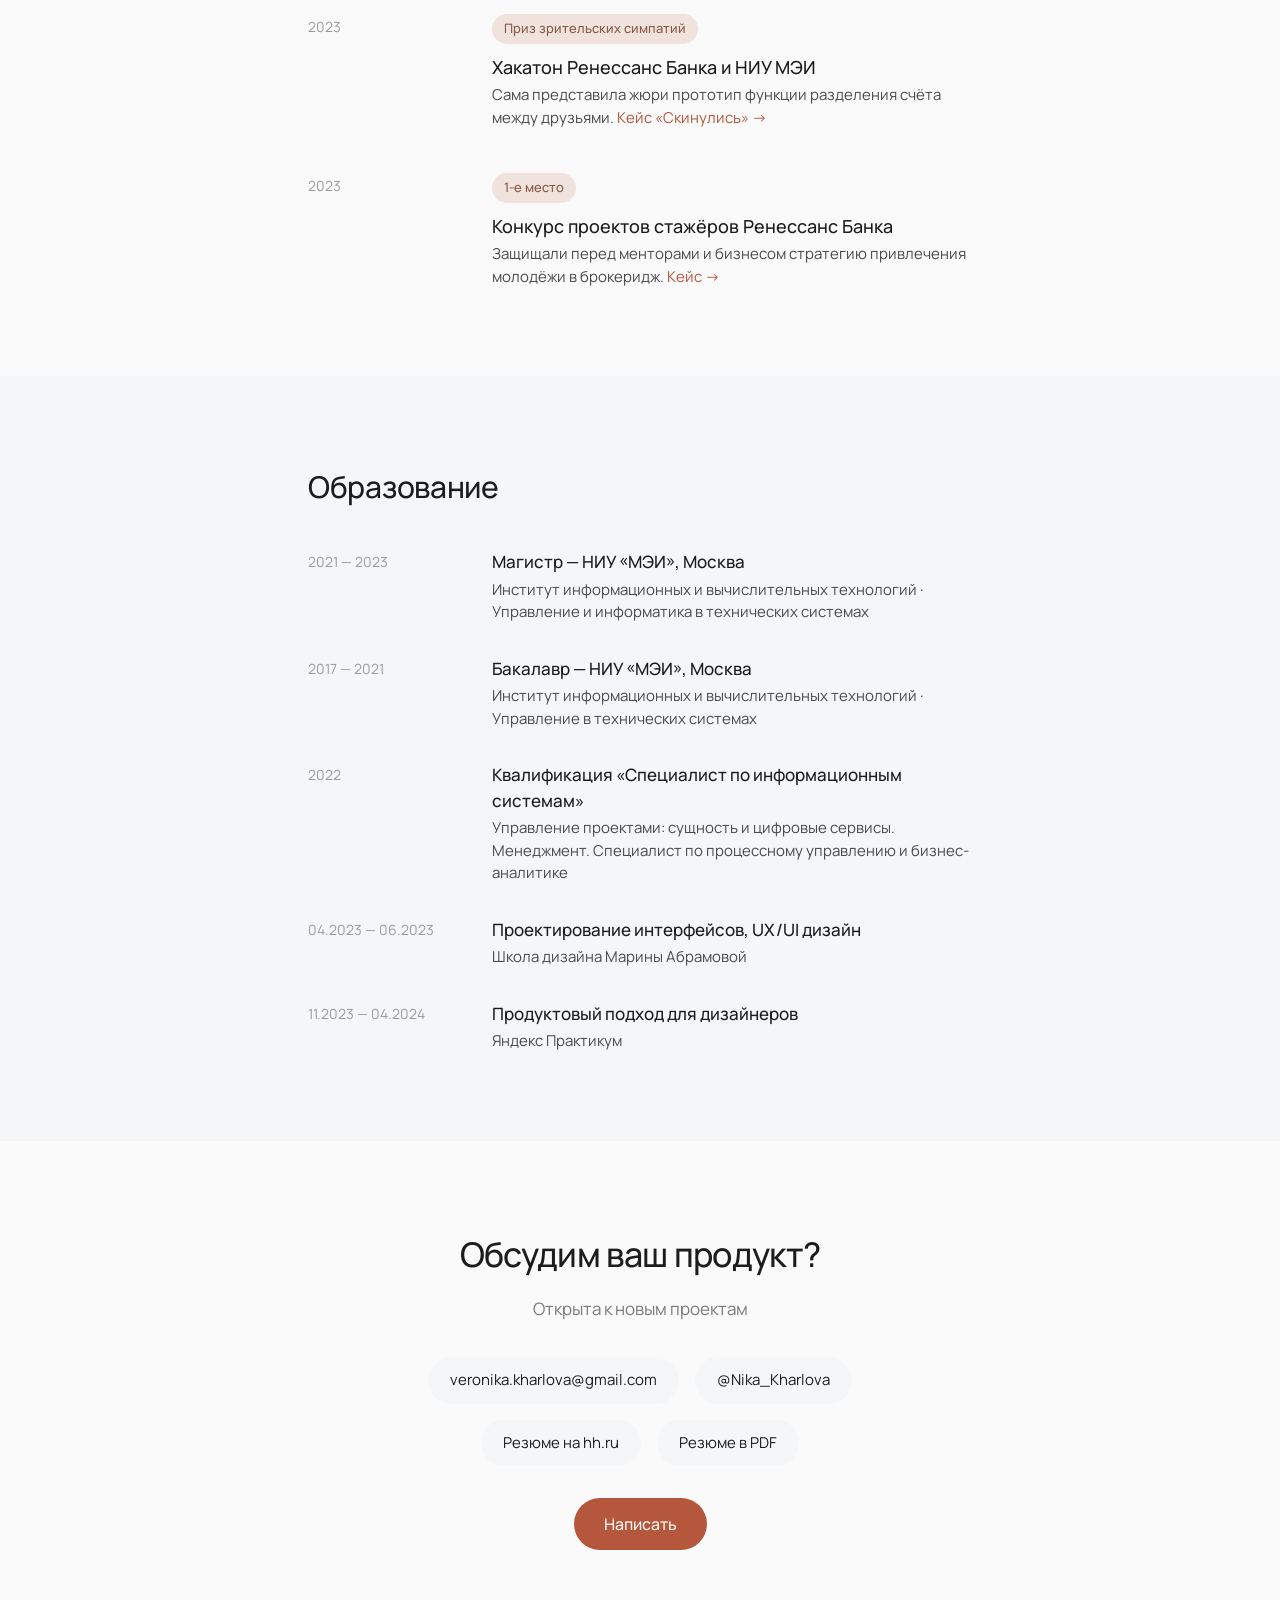
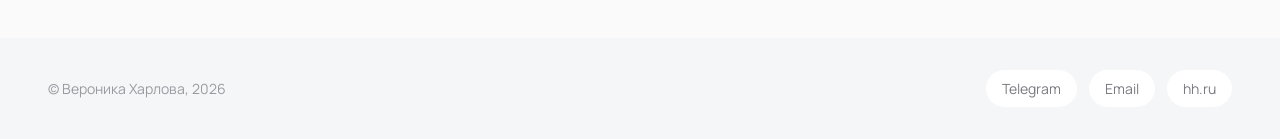
==== commit a022b747: "Опыт: ссылка на кейс «Подтверждение дохода»" ====
--- a/index.html
+++ b/index.html
@@ -386,6 +386,15 @@
     font-size: 15px;
     line-height: 1.55;
     color: var(--color-text-muted);
+  }
+
+  .timeline-row__bullets a {
+    color: var(--color-accent);
+    text-decoration: none;
+  }
+
+  .timeline-row__bullets a:hover {
+    text-decoration: underline;
   }
 
   .education-list {
@@ -964,6 +973,7 @@
               <li>Разработала единый UI-кит продукта</li>
               <li>Победила в проекте по привлечению и удержанию пользователей в разделе «Инвестирование»</li>
               <li>Спроектировала редизайн web-приложения для оформления кредитных заявок, запустила MVP</li>
+              <li>Проектирую <a href="projects/income-confirmation.html">подтверждение дохода через Госуслуги</a> во внутренней системе банка</li>
             </ul>
           </div>
         </div>
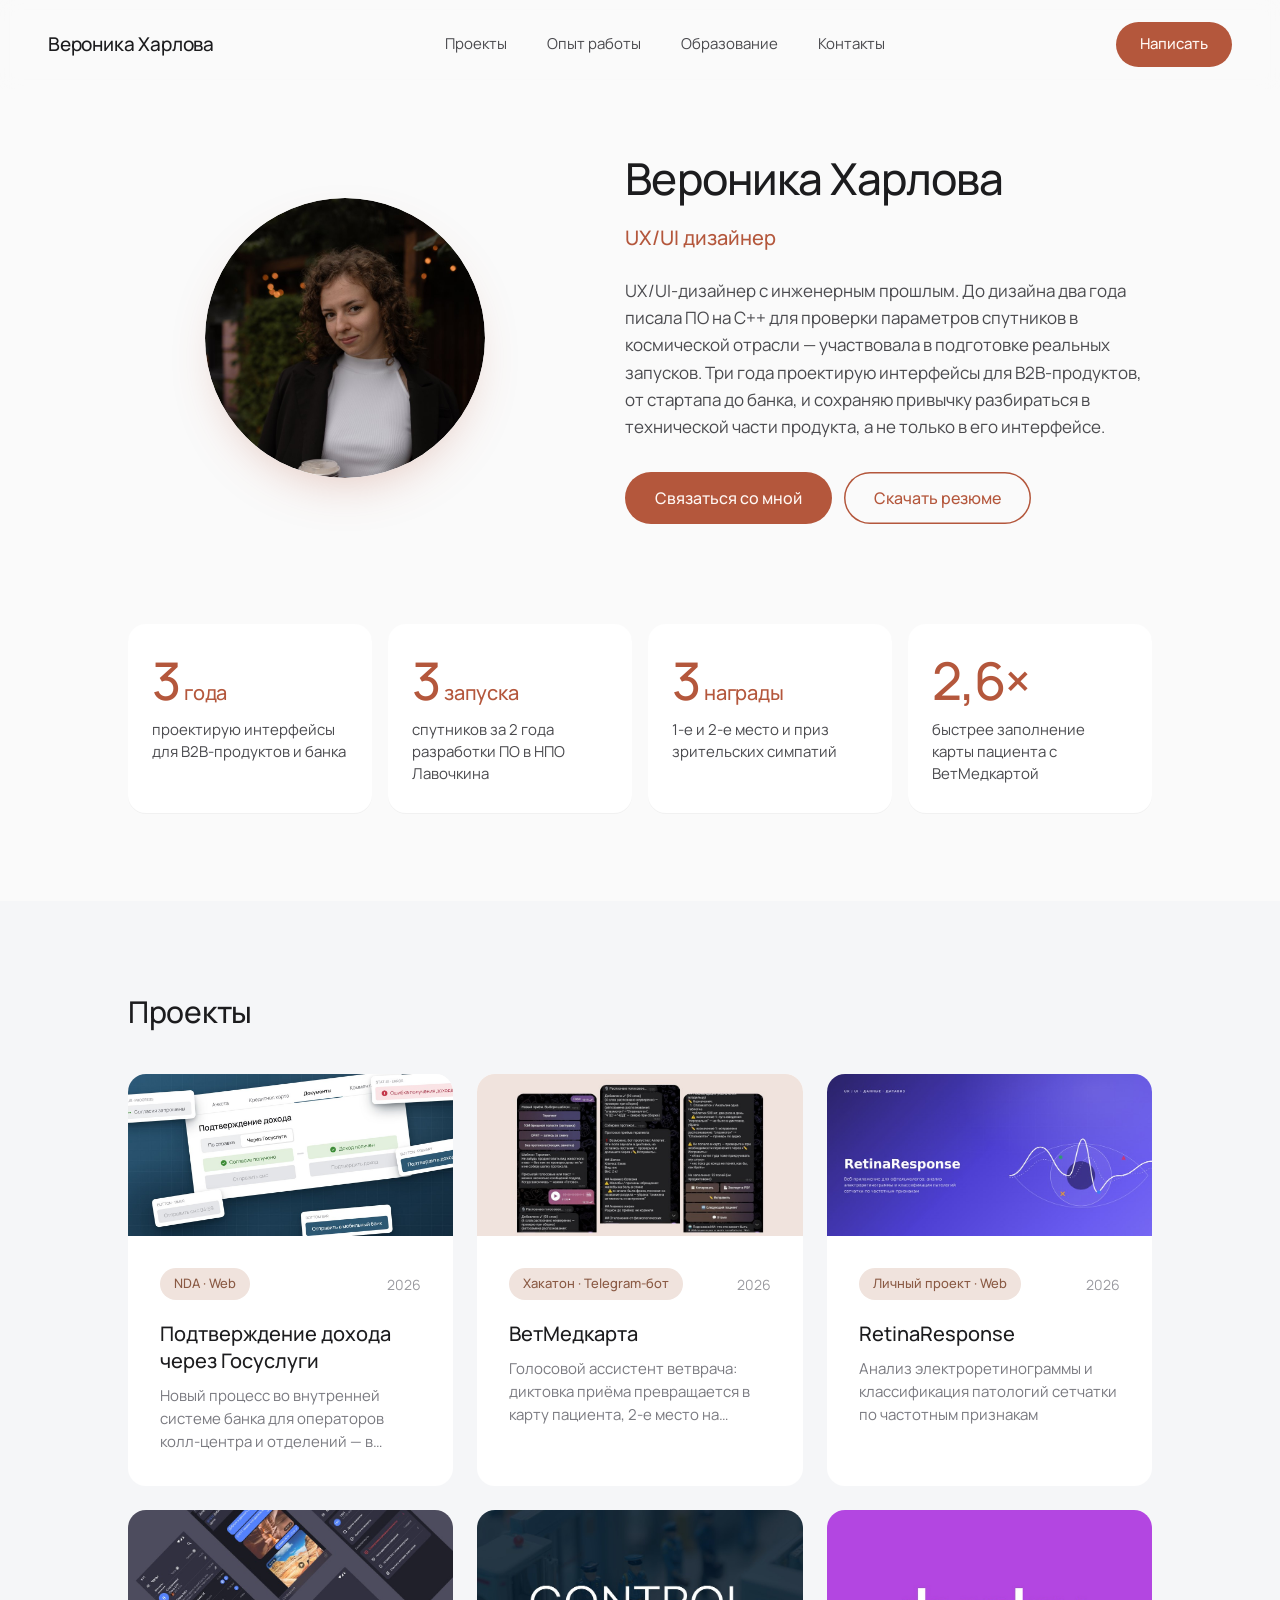
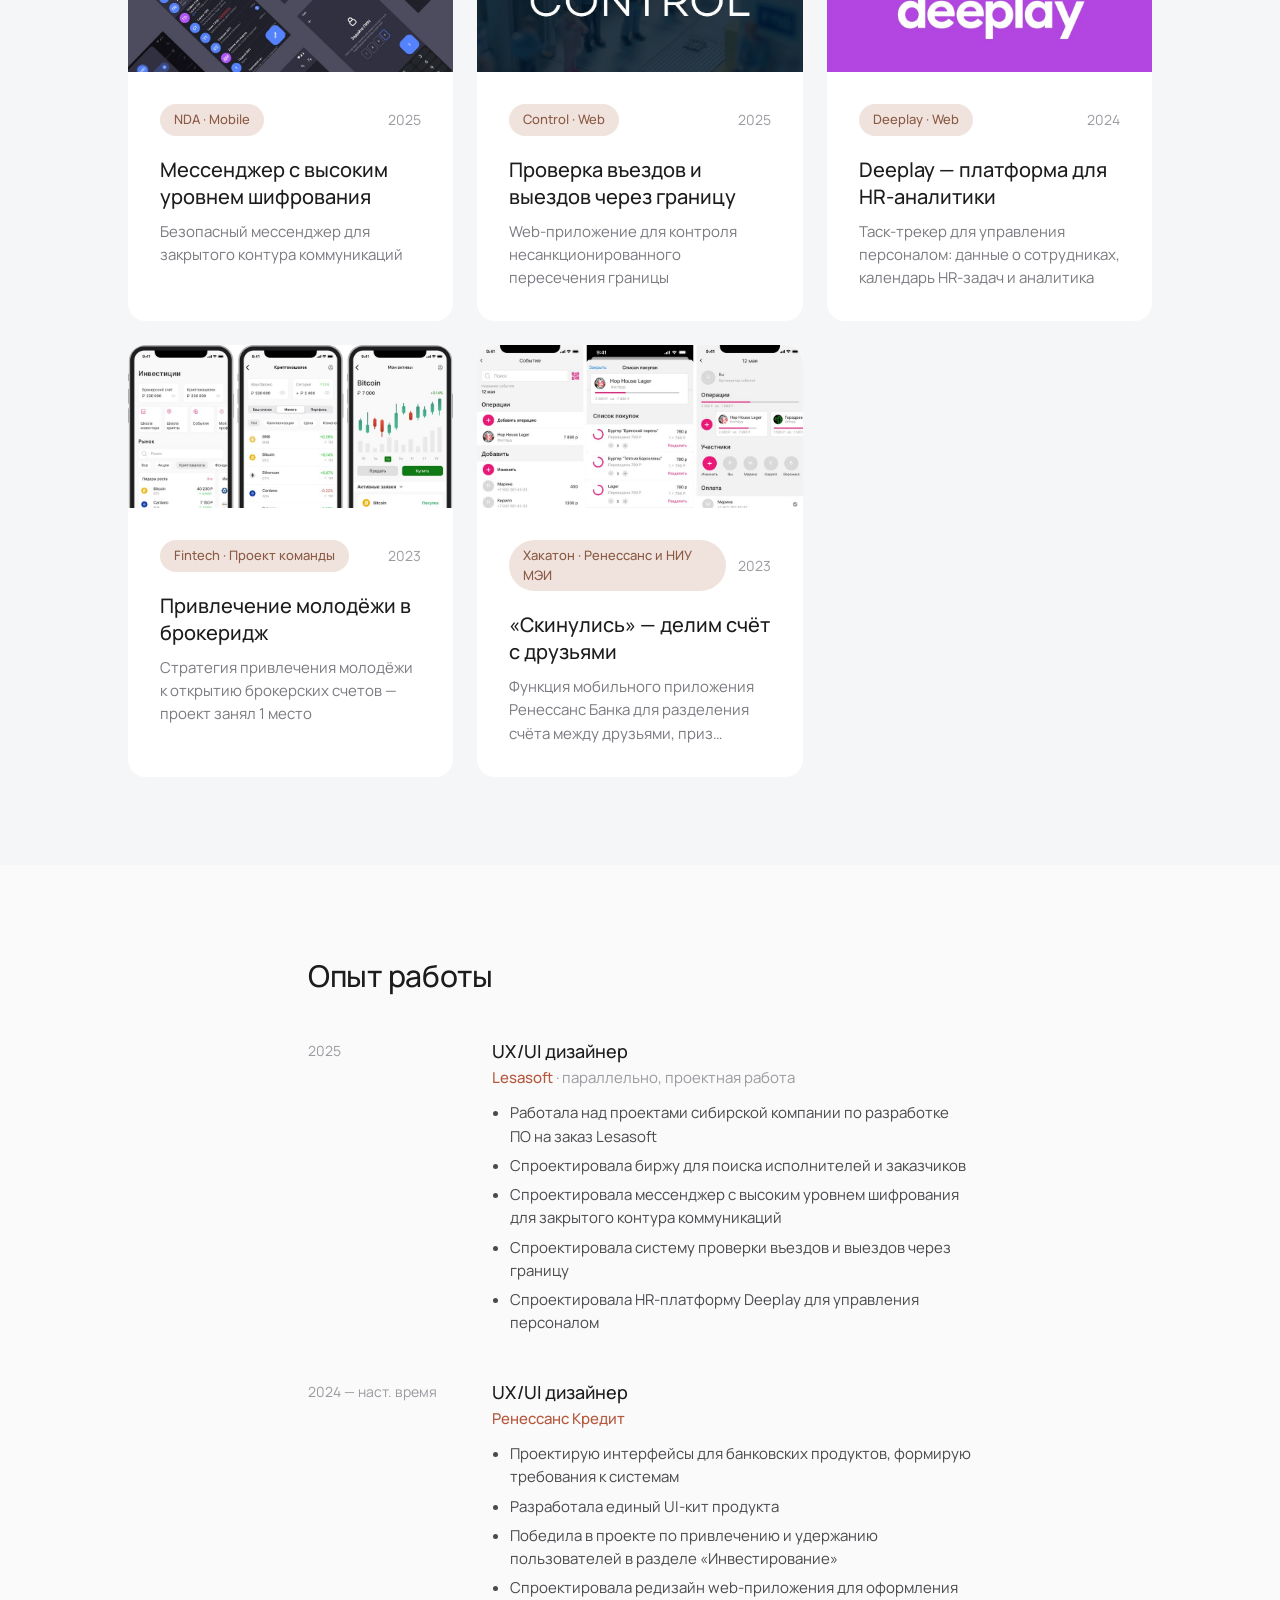
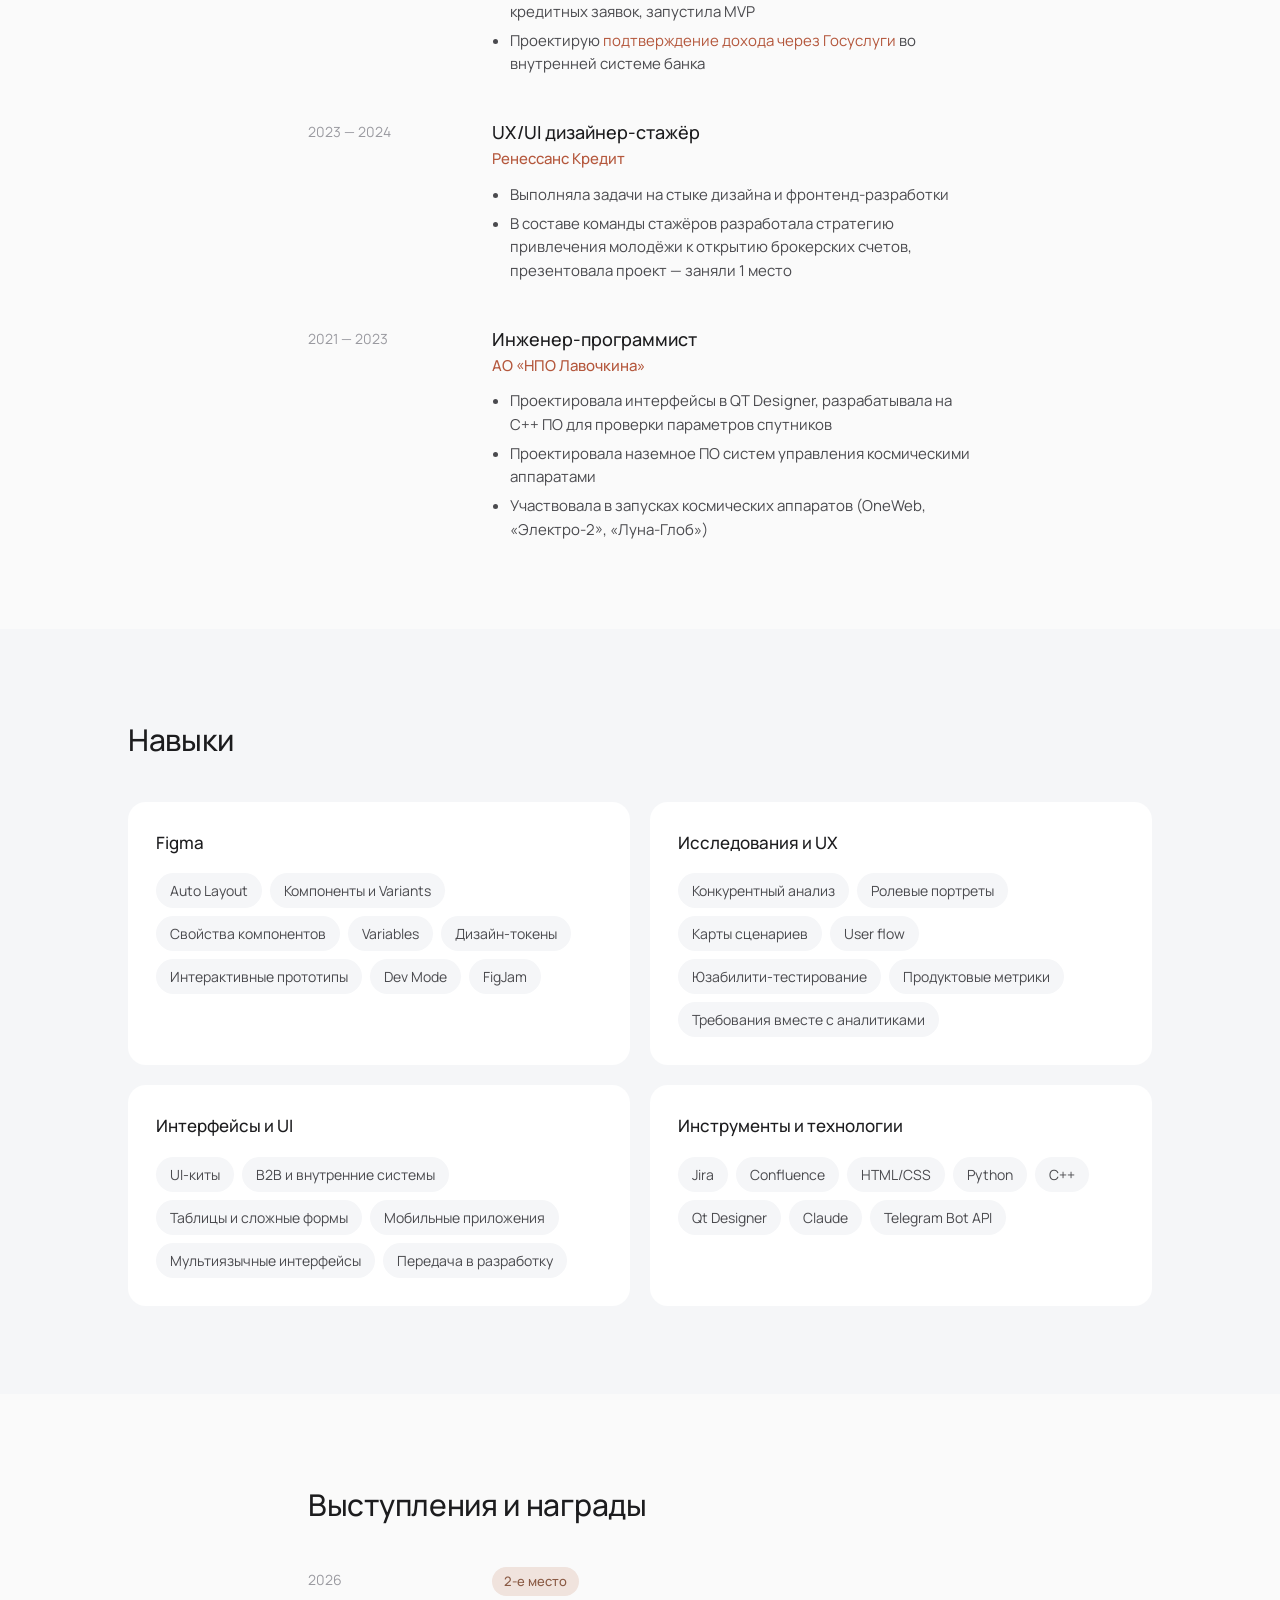
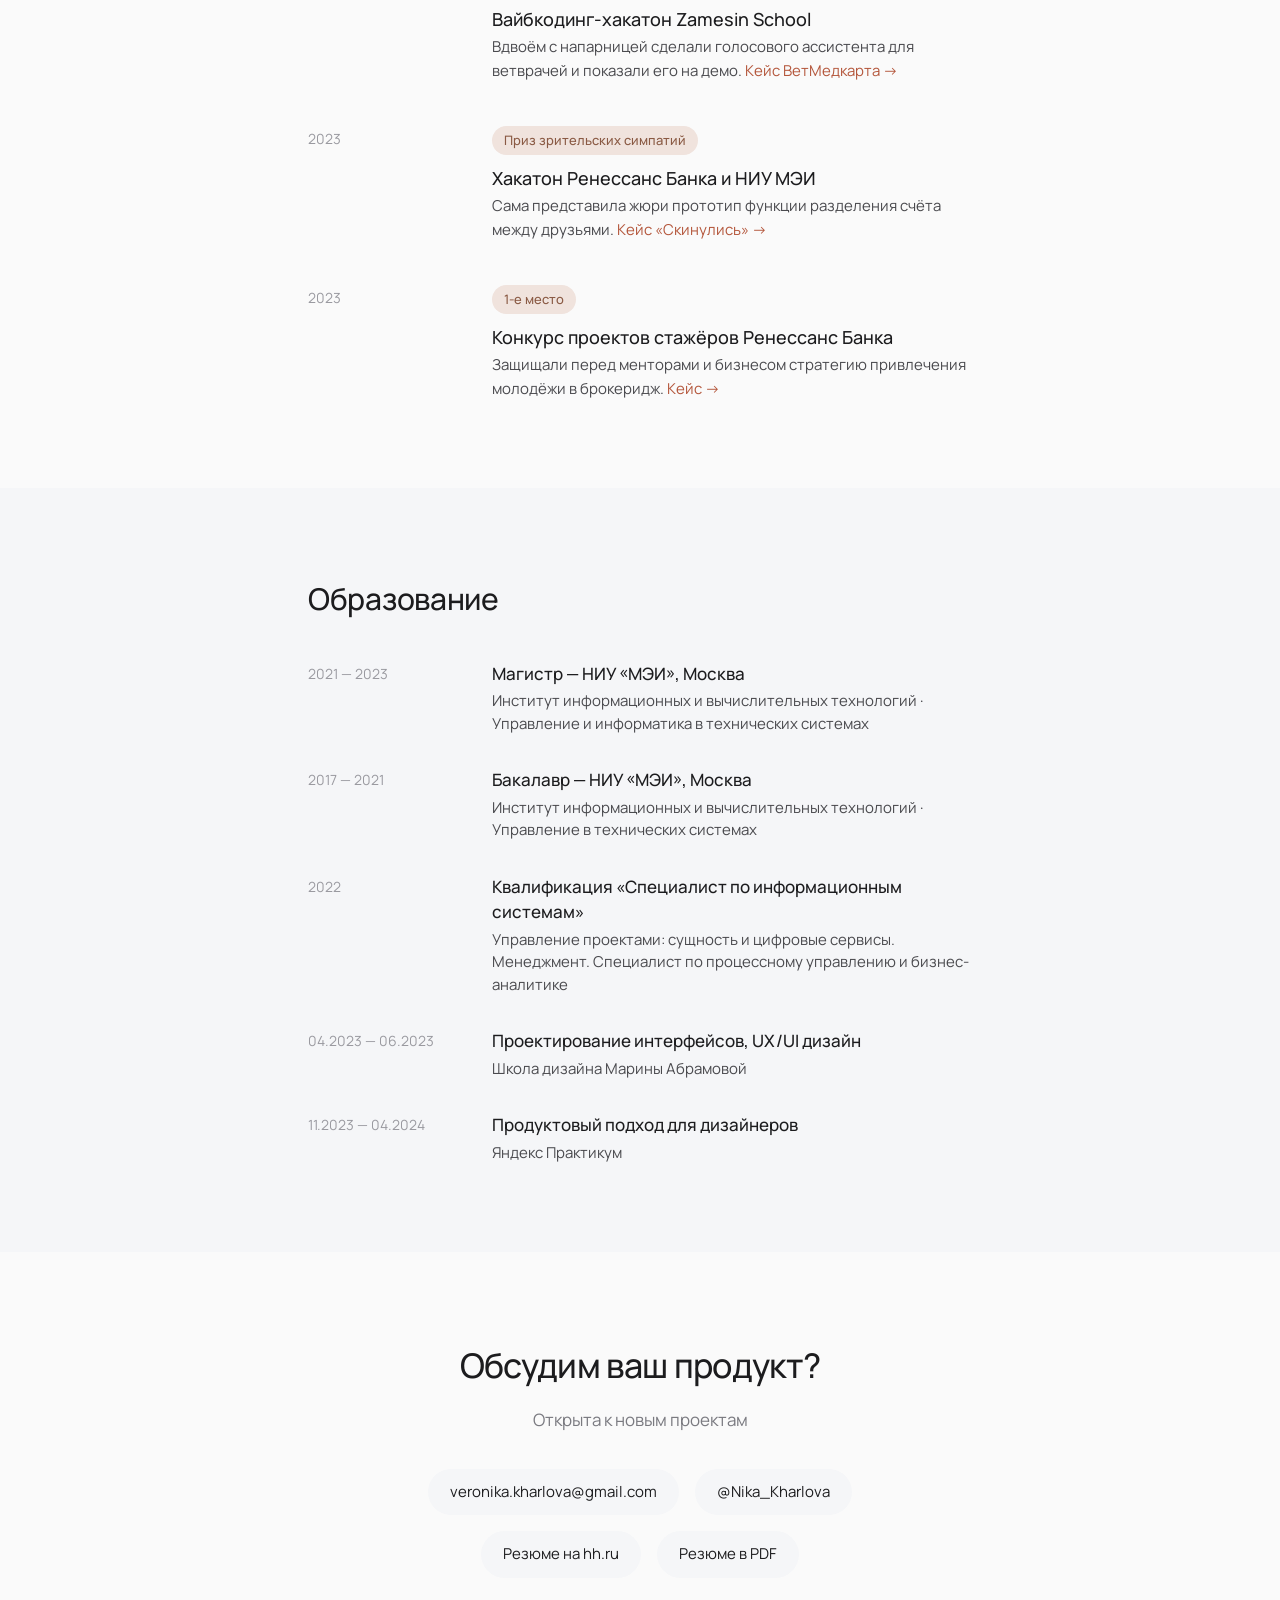
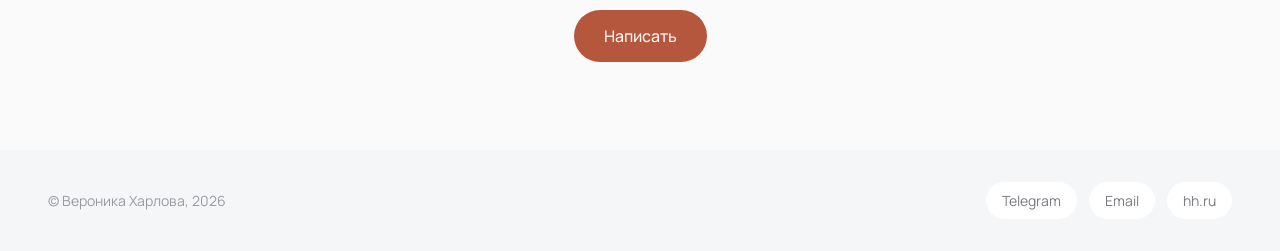
==== commit defc1830: "Навыки: Figma, Jira, Confluence" ====
--- a/index.html
+++ b/index.html
@@ -10,14 +10,15 @@
 <meta property="og:locale" content="ru_RU">
 <meta property="og:title" content="Вероника Харлова — UX/UI дизайнер">
 <meta property="og:description" content="Портфолио Вероники Харловой, UX/UI дизайнера. Проекты, опыт работы и образование.">
-<meta property="og:image" content="assets/og-image.jpg">
+<meta property="og:url" content="https://veronikakharlova.github.io/portfolio-site/">
+<meta property="og:image" content="https://veronikakharlova.github.io/portfolio-site/assets/og-image.jpg">
 <meta property="og:image:width" content="1200">
 <meta property="og:image:height" content="630">
 
 <meta name="twitter:card" content="summary_large_image">
 <meta name="twitter:title" content="Вероника Харлова — UX/UI дизайнер">
 <meta name="twitter:description" content="Портфолио Вероники Харловой, UX/UI дизайнера. Проекты, опыт работы и образование.">
-<meta name="twitter:image" content="assets/og-image.jpg">
+<meta name="twitter:image" content="https://veronikakharlova.github.io/portfolio-site/assets/og-image.jpg">
 
 <link rel="preconnect" href="https://fonts.googleapis.com">
 <link rel="preconnect" href="https://fonts.gstatic.com" crossorigin>
@@ -462,7 +463,7 @@
 
   .skills-grid {
     display: grid;
-    grid-template-columns: repeat(3, 1fr);
+    grid-template-columns: repeat(2, 1fr);
     gap: 20px;
   }
 
@@ -1013,13 +1014,25 @@
       <h2 class="section-title">Навыки</h2>
       <div class="skills-grid">
         <div class="skill-group">
+          <h3 class="skill-group__title">Figma</h3>
+          <ul class="skill-tags">
+            <li>Auto Layout</li>
+            <li>Компоненты и Variants</li>
+            <li>Свойства компонентов</li>
+            <li>Variables</li>
+            <li>Дизайн-токены</li>
+            <li>Интерактивные прототипы</li>
+            <li>Dev Mode</li>
+            <li>FigJam</li>
+          </ul>
+        </div>
+        <div class="skill-group">
           <h3 class="skill-group__title">Исследования и UX</h3>
           <ul class="skill-tags">
             <li>Конкурентный анализ</li>
             <li>Ролевые портреты</li>
             <li>Карты сценариев</li>
             <li>User flow</li>
-            <li>Прототипирование</li>
             <li>Юзабилити-тестирование</li>
             <li>Продуктовые метрики</li>
             <li>Требования вместе с аналитиками</li>
@@ -1029,7 +1042,6 @@
           <h3 class="skill-group__title">Интерфейсы и UI</h3>
           <ul class="skill-tags">
             <li>UI-киты</li>
-            <li>Компоненты с вариантами</li>
             <li>B2B и внутренние системы</li>
             <li>Таблицы и сложные формы</li>
             <li>Мобильные приложения</li>
@@ -1040,7 +1052,8 @@
         <div class="skill-group">
           <h3 class="skill-group__title">Инструменты и технологии</h3>
           <ul class="skill-tags">
-            <li>Figma</li>
+            <li>Jira</li>
+            <li>Confluence</li>
             <li>HTML/CSS</li>
             <li>Python</li>
             <li>C++</li>
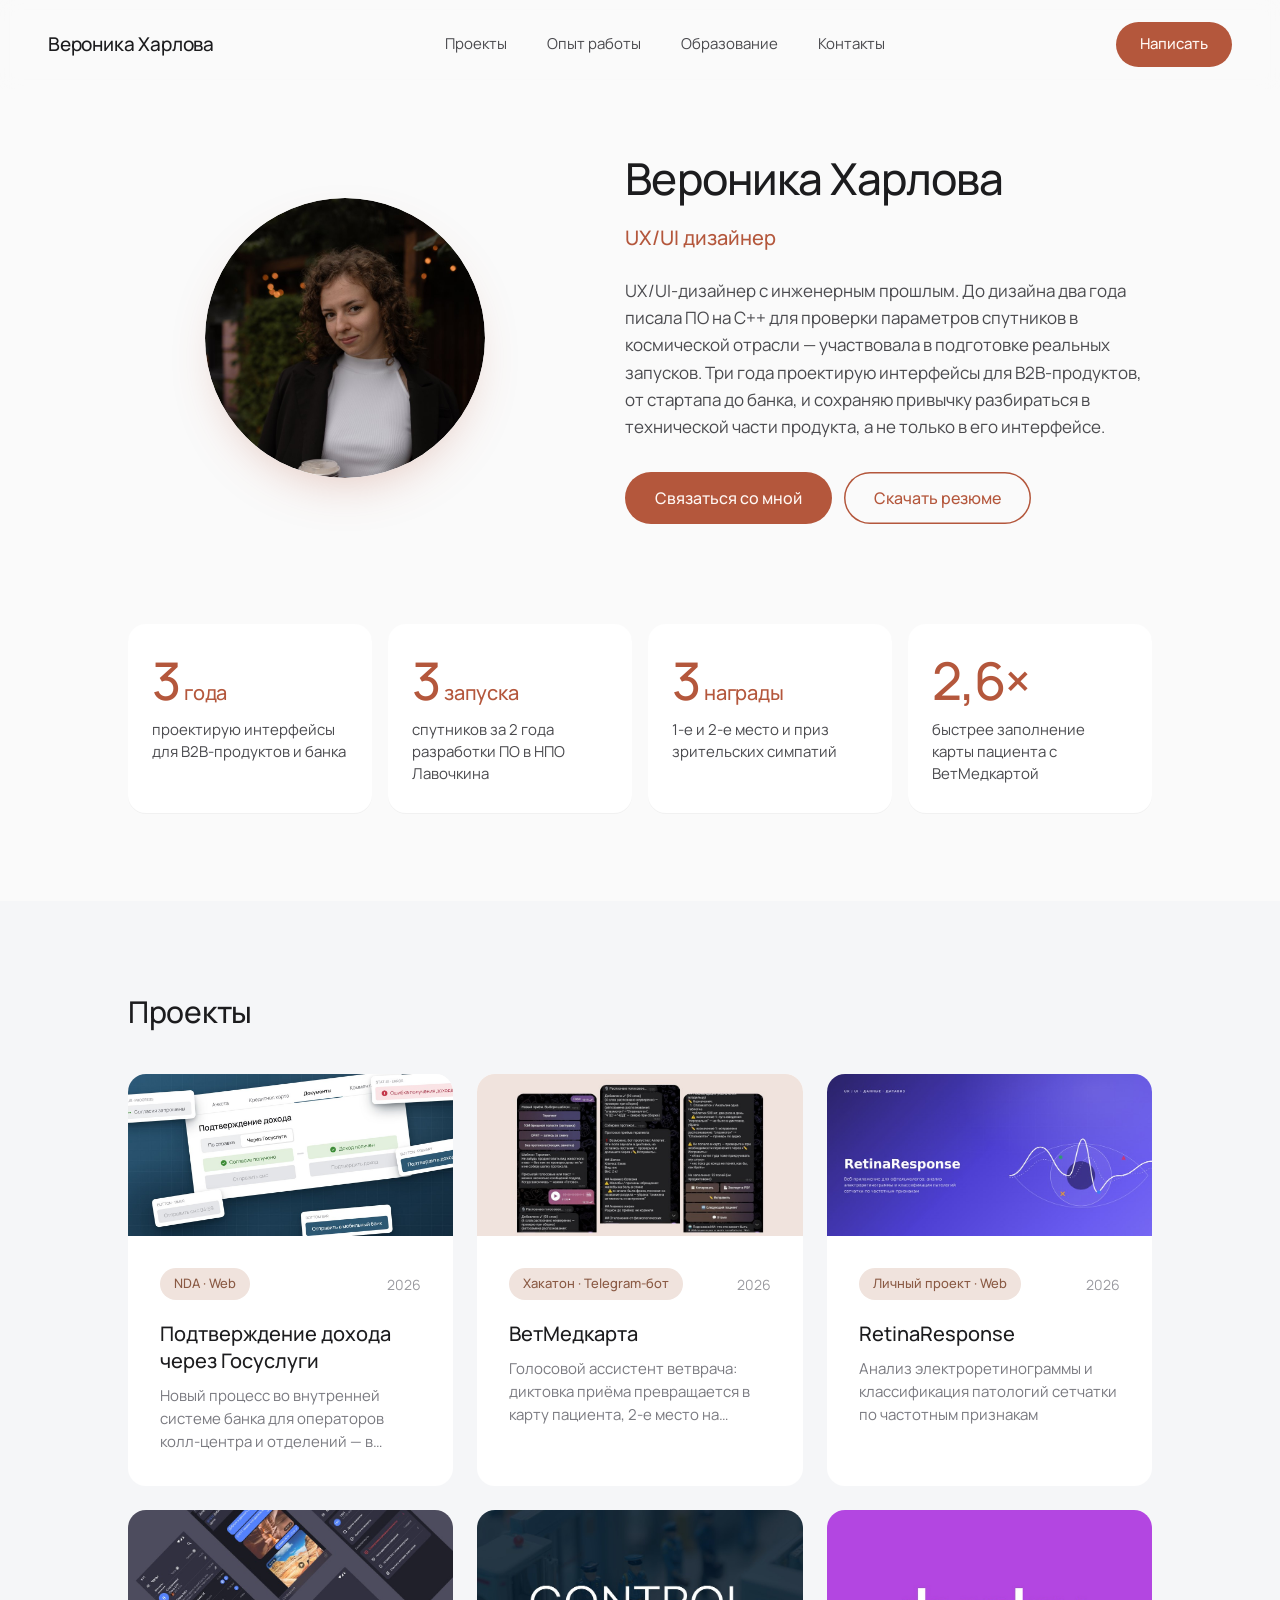
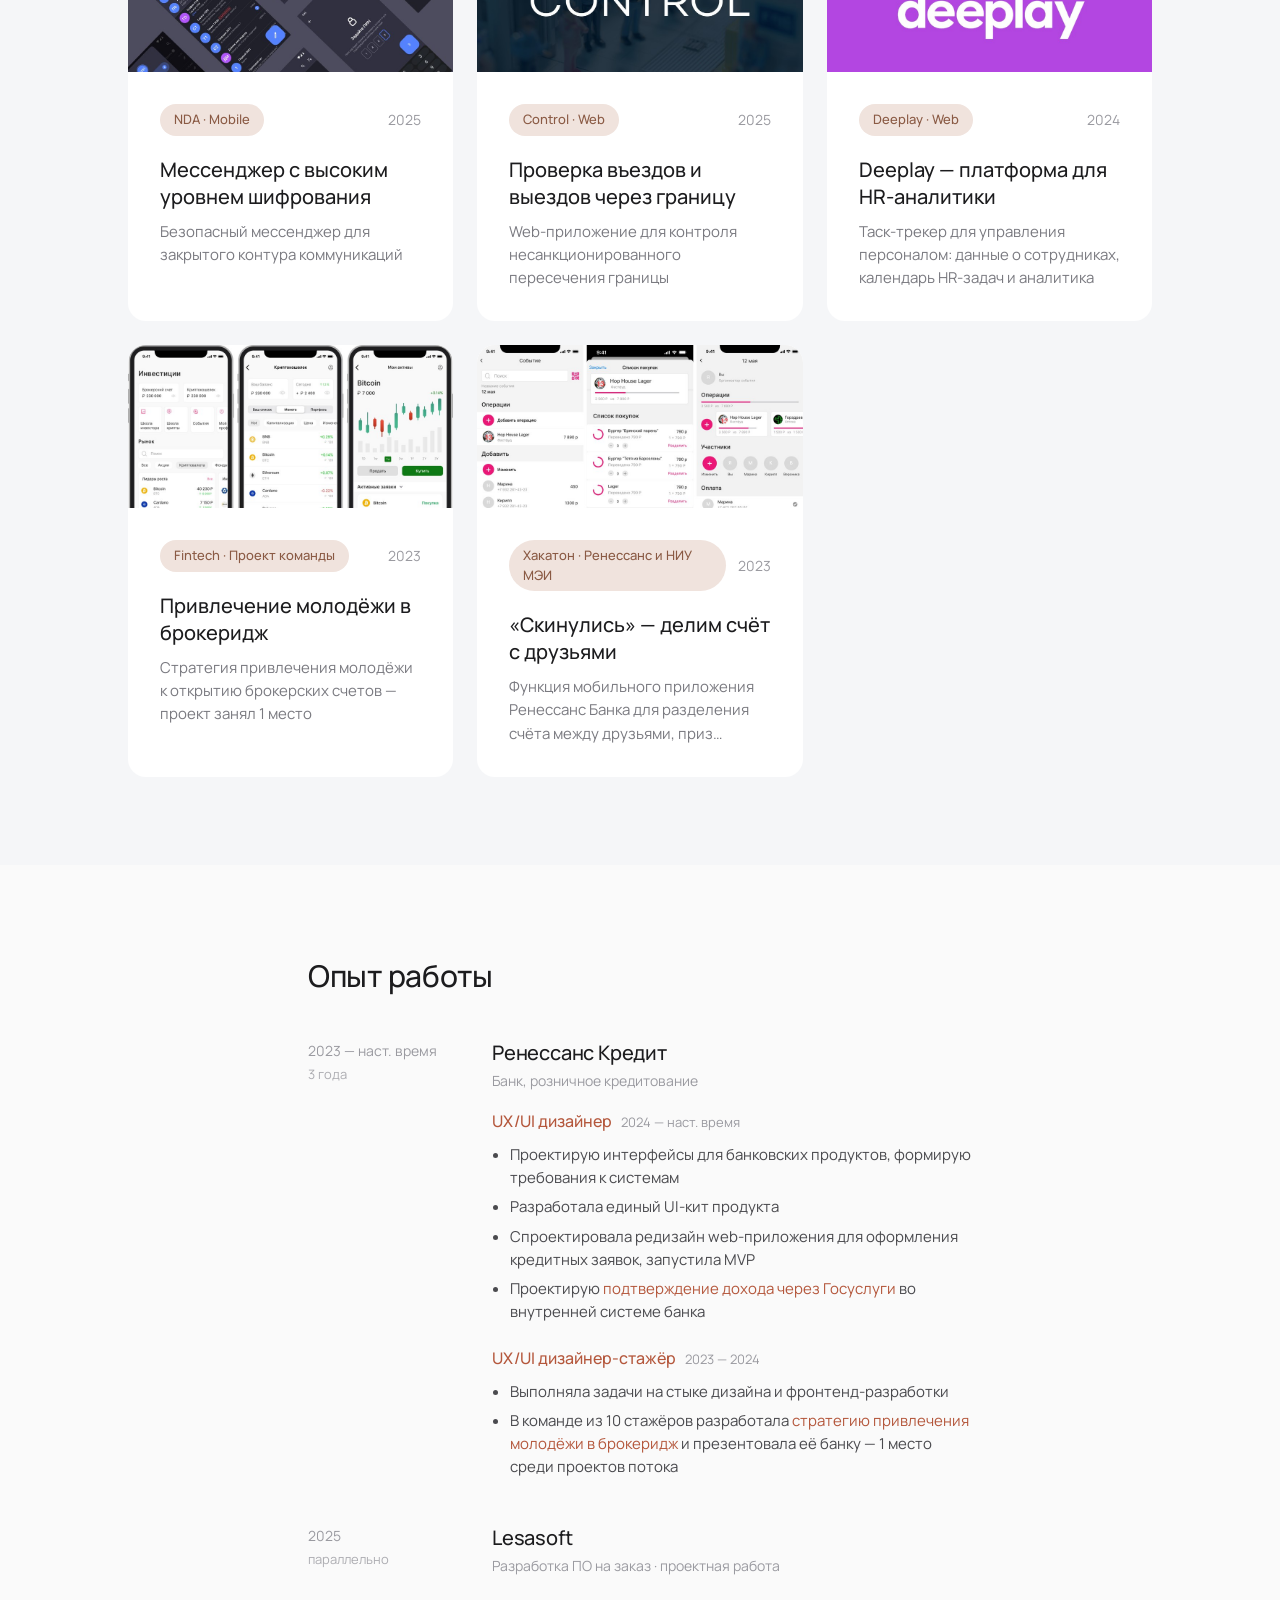
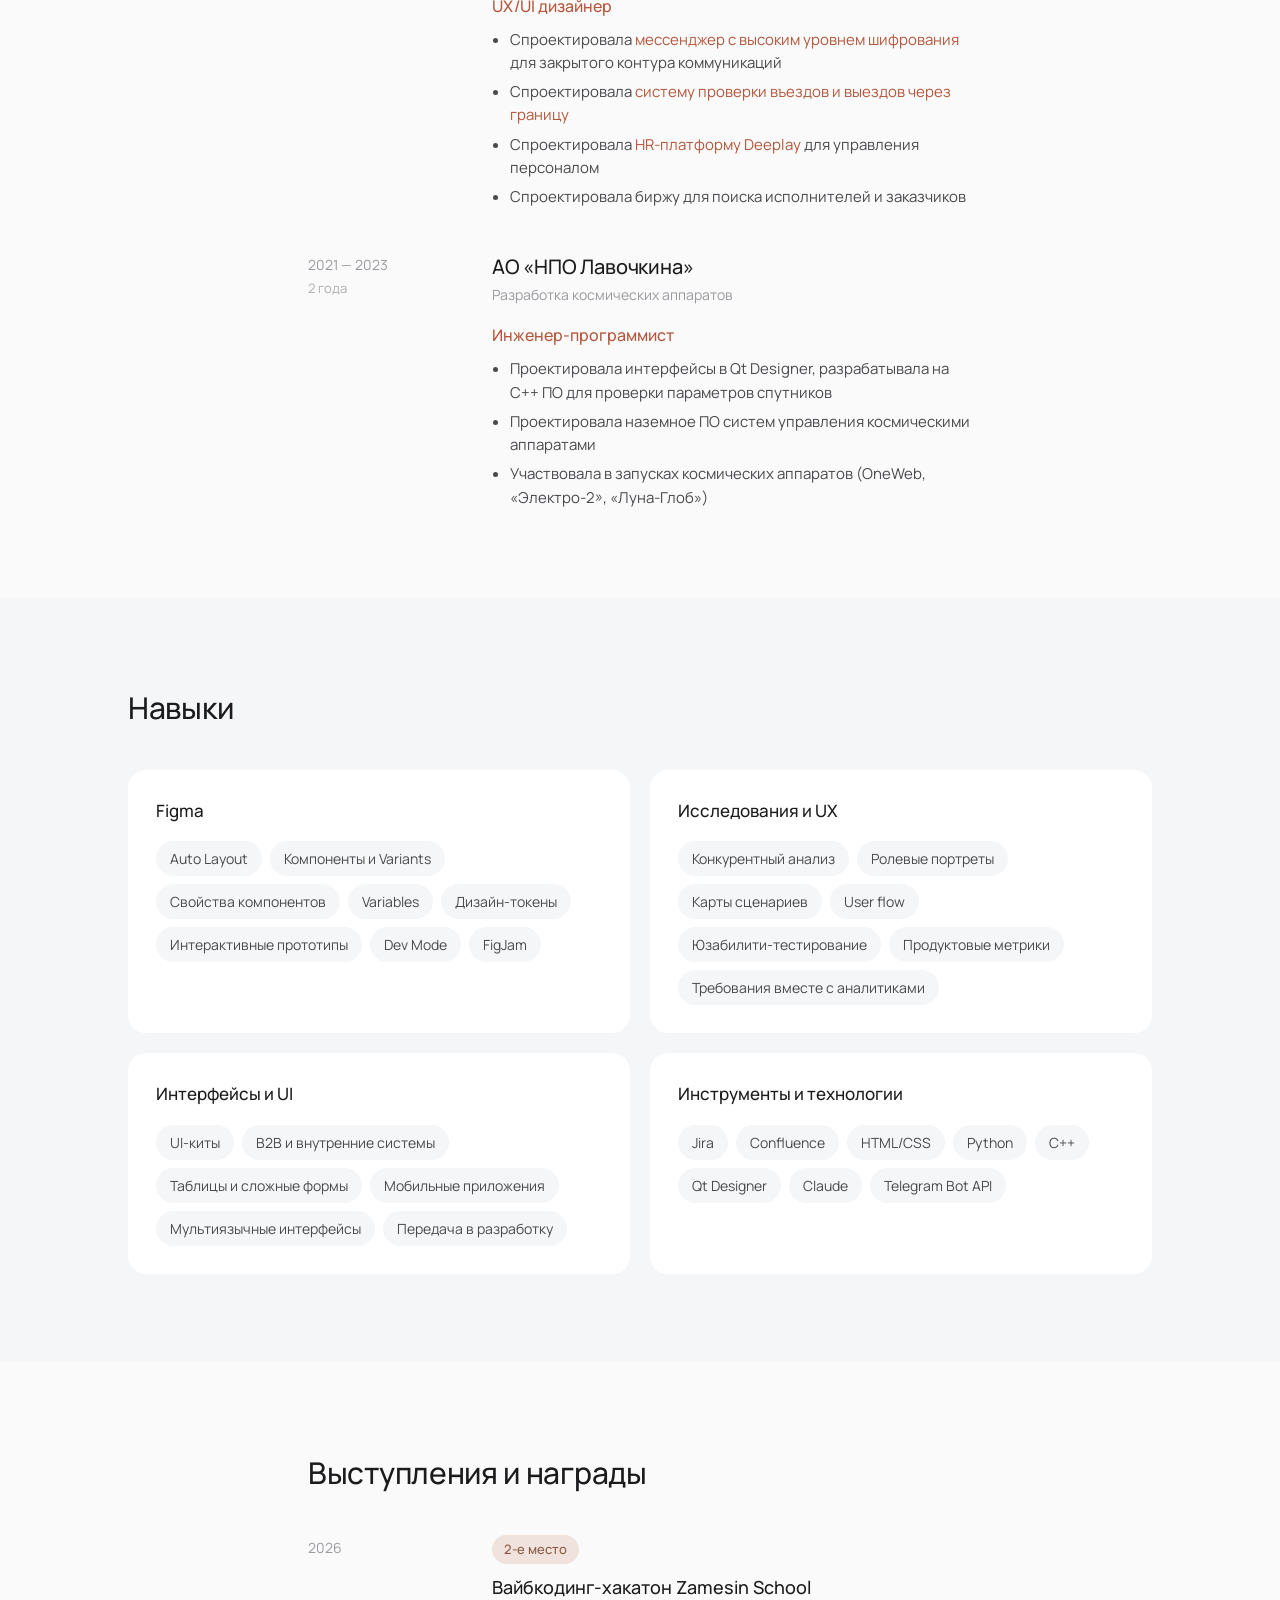
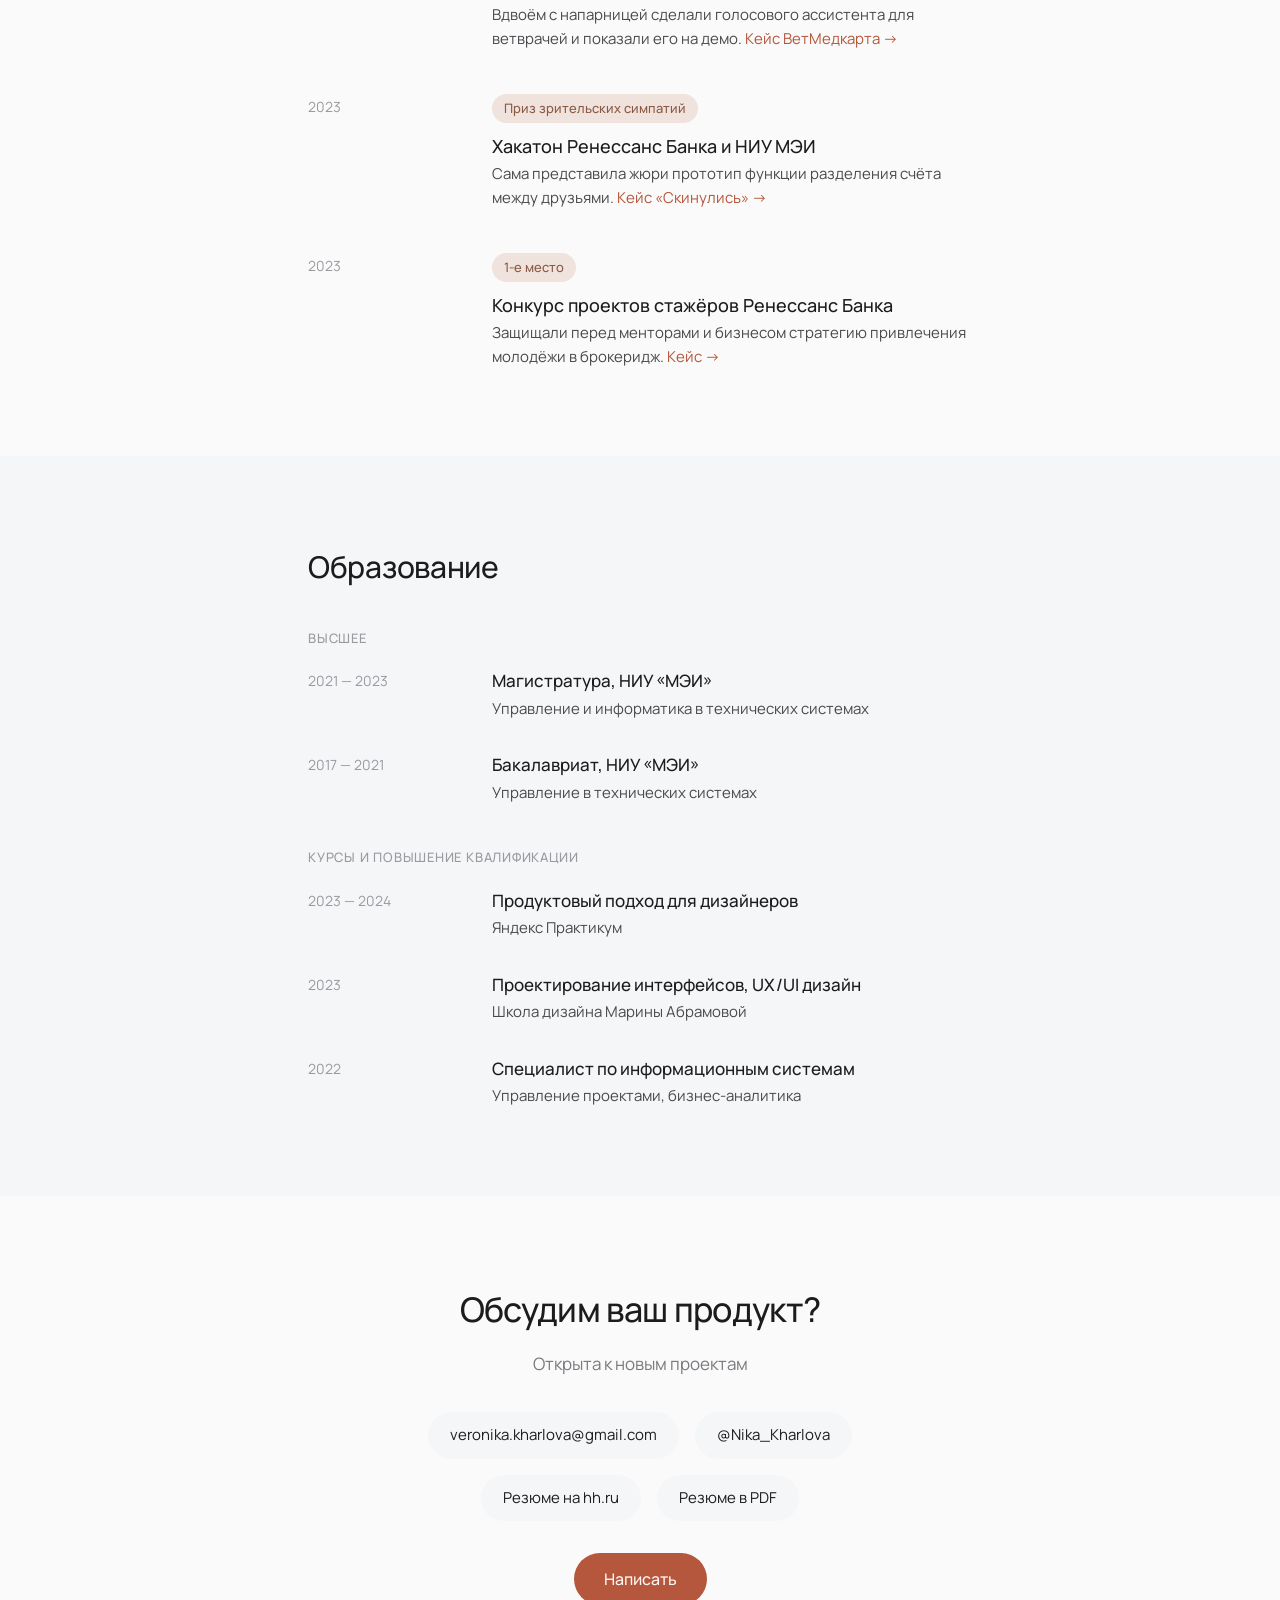
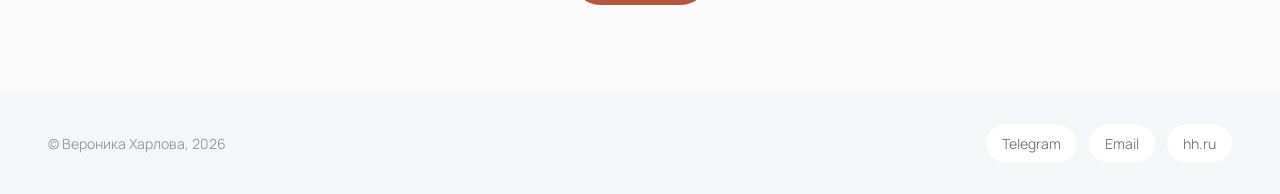
==== commit 8f32dbca: "Опыт и образование" ====
--- a/index.html
+++ b/index.html
@@ -361,6 +361,56 @@
     padding-top: 2px;
   }
 
+  .timeline-row__duration {
+    display: block;
+    margin-top: 4px;
+    font-size: 13px;
+    color: var(--color-text-faint);
+    opacity: 0.8;
+  }
+
+  .timeline-row__org {
+    font-size: 20px;
+    font-weight: 500;
+    letter-spacing: -0.01em;
+  }
+
+  .timeline-row__about {
+    font-size: 14px;
+    color: var(--color-text-faint);
+    margin: 2px 0 18px;
+  }
+
+  .timeline-row__step + .timeline-row__step {
+    margin-top: 22px;
+  }
+
+  .timeline-row__step .timeline-row__role {
+    font-size: 16px;
+    color: var(--color-accent);
+    margin-bottom: 10px;
+  }
+
+  .timeline-row__when {
+    font-size: 13px;
+    font-weight: 400;
+    color: var(--color-text-faint);
+    margin-left: 6px;
+  }
+
+  .education-group {
+    font-size: 13px;
+    font-weight: 500;
+    letter-spacing: 0.06em;
+    text-transform: uppercase;
+    color: var(--color-text-faint);
+    margin: 0 0 20px;
+  }
+
+  .education-list + .education-group {
+    margin-top: 44px;
+  }
+
   .timeline-row__role {
     font-size: 18px;
     font-weight: 500;
@@ -674,6 +724,15 @@
 
     .site-nav__long {
       display: none;
+    }
+
+    .timeline-row__duration {
+      display: inline;
+      margin: 0;
+    }
+
+    .timeline-row__duration::before {
+      content: " · ";
     }
 
     .site-nav__link {
@@ -950,57 +1009,61 @@
       <div class="timeline">
 
         <div class="timeline-row">
-          <div class="timeline-row__period">2025</div>
+          <div class="timeline-row__period">2023 — наст. время<span class="timeline-row__duration">3 года</span></div>
           <div>
-            <div class="timeline-row__role">UX/UI дизайнер</div>
-            <div class="timeline-row__company">Lesasoft <span class="timeline-row__note">· параллельно, проектная работа</span></div>
-            <ul class="timeline-row__bullets">
-              <li>Работала над проектами сибирской компании по разработке ПО на заказ Lesasoft</li>
-              <li>Спроектировала биржу для поиска исполнителей и заказчиков</li>
-              <li>Спроектировала мессенджер с высоким уровнем шифрования для закрытого контура коммуникаций</li>
-              <li>Спроектировала систему проверки въездов и выездов через границу</li>
-              <li>Спроектировала HR-платформу Deeplay для управления персоналом</li>
-            </ul>
+            <div class="timeline-row__org">Ренессанс Кредит</div>
+            <div class="timeline-row__about">Банк, розничное кредитование</div>
+
+            <div class="timeline-row__step">
+              <div class="timeline-row__role">UX/UI дизайнер <span class="timeline-row__when">2024 — наст. время</span></div>
+              <ul class="timeline-row__bullets">
+                <li>Проектирую интерфейсы для банковских продуктов, формирую требования к системам</li>
+                <li>Разработала единый UI-кит продукта</li>
+                <li>Спроектировала редизайн web-приложения для оформления кредитных заявок, запустила MVP</li>
+                <li>Проектирую <a href="projects/income-confirmation.html">подтверждение дохода через Госуслуги</a> во внутренней системе банка</li>
+              </ul>
+            </div>
+
+            <div class="timeline-row__step">
+              <div class="timeline-row__role">UX/UI дизайнер-стажёр <span class="timeline-row__when">2023 — 2024</span></div>
+              <ul class="timeline-row__bullets">
+                <li>Выполняла задачи на стыке дизайна и фронтенд-разработки</li>
+                <li>В команде из 10 стажёров разработала <a href="projects/brokerage.html">стратегию привлечения молодёжи в брокеридж</a> и презентовала её банку — 1 место среди проектов потока</li>
+              </ul>
+            </div>
           </div>
         </div>
 
         <div class="timeline-row">
-          <div class="timeline-row__period">2024 — наст. время</div>
+          <div class="timeline-row__period">2025<span class="timeline-row__duration">параллельно</span></div>
           <div>
-            <div class="timeline-row__role">UX/UI дизайнер</div>
-            <div class="timeline-row__company">Ренессанс Кредит</div>
-            <ul class="timeline-row__bullets">
-              <li>Проектирую интерфейсы для банковских продуктов, формирую требования к системам</li>
-              <li>Разработала единый UI-кит продукта</li>
-              <li>Победила в проекте по привлечению и удержанию пользователей в разделе «Инвестирование»</li>
-              <li>Спроектировала редизайн web-приложения для оформления кредитных заявок, запустила MVP</li>
-              <li>Проектирую <a href="projects/income-confirmation.html">подтверждение дохода через Госуслуги</a> во внутренней системе банка</li>
-            </ul>
+            <div class="timeline-row__org">Lesasoft</div>
+            <div class="timeline-row__about">Разработка ПО на заказ · проектная работа</div>
+            <div class="timeline-row__step">
+              <div class="timeline-row__role">UX/UI дизайнер</div>
+              <ul class="timeline-row__bullets">
+                <li>Спроектировала <a href="projects/messenger.html">мессенджер с высоким уровнем шифрования</a> для закрытого контура коммуникаций</li>
+                <li>Спроектировала <a href="projects/border-control.html">систему проверки въездов и выездов через границу</a></li>
+                <li>Спроектировала <a href="projects/deeplay.html">HR-платформу Deeplay</a> для управления персоналом</li>
+                <li>Спроектировала биржу для поиска исполнителей и заказчиков</li>
+              </ul>
+            </div>
           </div>
         </div>
 
         <div class="timeline-row">
-          <div class="timeline-row__period">2023 — 2024</div>
+          <div class="timeline-row__period">2021 — 2023<span class="timeline-row__duration">2 года</span></div>
           <div>
-            <div class="timeline-row__role">UX/UI дизайнер-стажёр</div>
-            <div class="timeline-row__company">Ренессанс Кредит</div>
-            <ul class="timeline-row__bullets">
-              <li>Выполняла задачи на стыке дизайна и фронтенд-разработки</li>
-              <li>В составе команды стажёров разработала стратегию привлечения молодёжи к открытию брокерских счетов, презентовала проект — заняли 1 место</li>
-            </ul>
-          </div>
-        </div>
-
-        <div class="timeline-row">
-          <div class="timeline-row__period">2021 — 2023</div>
-          <div>
-            <div class="timeline-row__role">Инженер-программист</div>
-            <div class="timeline-row__company">АО «НПО Лавочкина»</div>
-            <ul class="timeline-row__bullets">
-              <li>Проектировала интерфейсы в QT Designer, разрабатывала на C++ ПО для проверки параметров спутников</li>
-              <li>Проектировала наземное ПО систем управления космическими аппаратами</li>
-              <li>Участвовала в запусках космических аппаратов (OneWeb, «Электро-2», «Луна-Глоб»)</li>
-            </ul>
+            <div class="timeline-row__org">АО «НПО Лавочкина»</div>
+            <div class="timeline-row__about">Разработка космических аппаратов</div>
+            <div class="timeline-row__step">
+              <div class="timeline-row__role">Инженер-программист</div>
+              <ul class="timeline-row__bullets">
+                <li>Проектировала интерфейсы в Qt Designer, разрабатывала на C++ ПО для проверки параметров спутников</li>
+                <li>Проектировала наземное ПО систем управления космическими аппаратами</li>
+                <li>Участвовала в запусках космических аппаратов (OneWeb, «Электро-2», «Луна-Глоб»)</li>
+              </ul>
+            </div>
           </div>
         </div>
 
@@ -1107,48 +1170,47 @@
   <section id="education" class="bg-alt">
     <div class="container content-narrow">
       <h2 class="section-title">Образование</h2>
+      <h3 class="education-group">Высшее</h3>
       <div class="education-list">
-
         <div class="timeline-row education-row">
           <div class="timeline-row__period">2021 — 2023</div>
           <div>
-            <div class="education-row__school">Магистр — НИУ «МЭИ», Москва</div>
-            <div class="education-row__detail">Институт информационных и вычислительных технологий · Управление и информатика в технических системах</div>
-          </div>
-        </div>
-
+            <div class="education-row__school">Магистратура, НИУ «МЭИ»</div>
+            <div class="education-row__detail">Управление и информатика в технических системах</div>
+          </div>
+        </div>
         <div class="timeline-row education-row">
           <div class="timeline-row__period">2017 — 2021</div>
           <div>
-            <div class="education-row__school">Бакалавр — НИУ «МЭИ», Москва</div>
-            <div class="education-row__detail">Институт информационных и вычислительных технологий · Управление в технических системах</div>
-          </div>
-        </div>
-
+            <div class="education-row__school">Бакалавриат, НИУ «МЭИ»</div>
+            <div class="education-row__detail">Управление в технических системах</div>
+          </div>
+        </div>
+      </div>
+
+      <h3 class="education-group">Курсы и повышение квалификации</h3>
+      <div class="education-list">
+        <div class="timeline-row education-row">
+          <div class="timeline-row__period">2023 — 2024</div>
+          <div>
+            <div class="education-row__school">Продуктовый подход для дизайнеров</div>
+            <div class="education-row__detail">Яндекс Практикум</div>
+          </div>
+        </div>
+        <div class="timeline-row education-row">
+          <div class="timeline-row__period">2023</div>
+          <div>
+            <div class="education-row__school">Проектирование интерфейсов, UX/UI дизайн</div>
+            <div class="education-row__detail">Школа дизайна Марины Абрамовой</div>
+          </div>
+        </div>
         <div class="timeline-row education-row">
           <div class="timeline-row__period">2022</div>
           <div>
-            <div class="education-row__school">Квалификация «Специалист по информационным системам»</div>
-            <div class="education-row__detail">Управление проектами: сущность и цифровые сервисы. Менеджмент. Специалист по процессному управлению и бизнес-аналитике</div>
-          </div>
-        </div>
-
-        <div class="timeline-row education-row">
-          <div class="timeline-row__period">04.2023 — 06.2023</div>
-          <div>
-            <div class="education-row__school">Проектирование интерфейсов, UX/UI дизайн</div>
-            <div class="education-row__detail">Школа дизайна Марины Абрамовой</div>
-          </div>
-        </div>
-
-        <div class="timeline-row education-row">
-          <div class="timeline-row__period">11.2023 — 04.2024</div>
-          <div>
-            <div class="education-row__school">Продуктовый подход для дизайнеров</div>
-            <div class="education-row__detail">Яндекс Практикум</div>
-          </div>
-        </div>
-
+            <div class="education-row__school">Специалист по информационным системам</div>
+            <div class="education-row__detail">Управление проектами, бизнес-аналитика</div>
+          </div>
+        </div>
       </div>
     </div>
   </section>
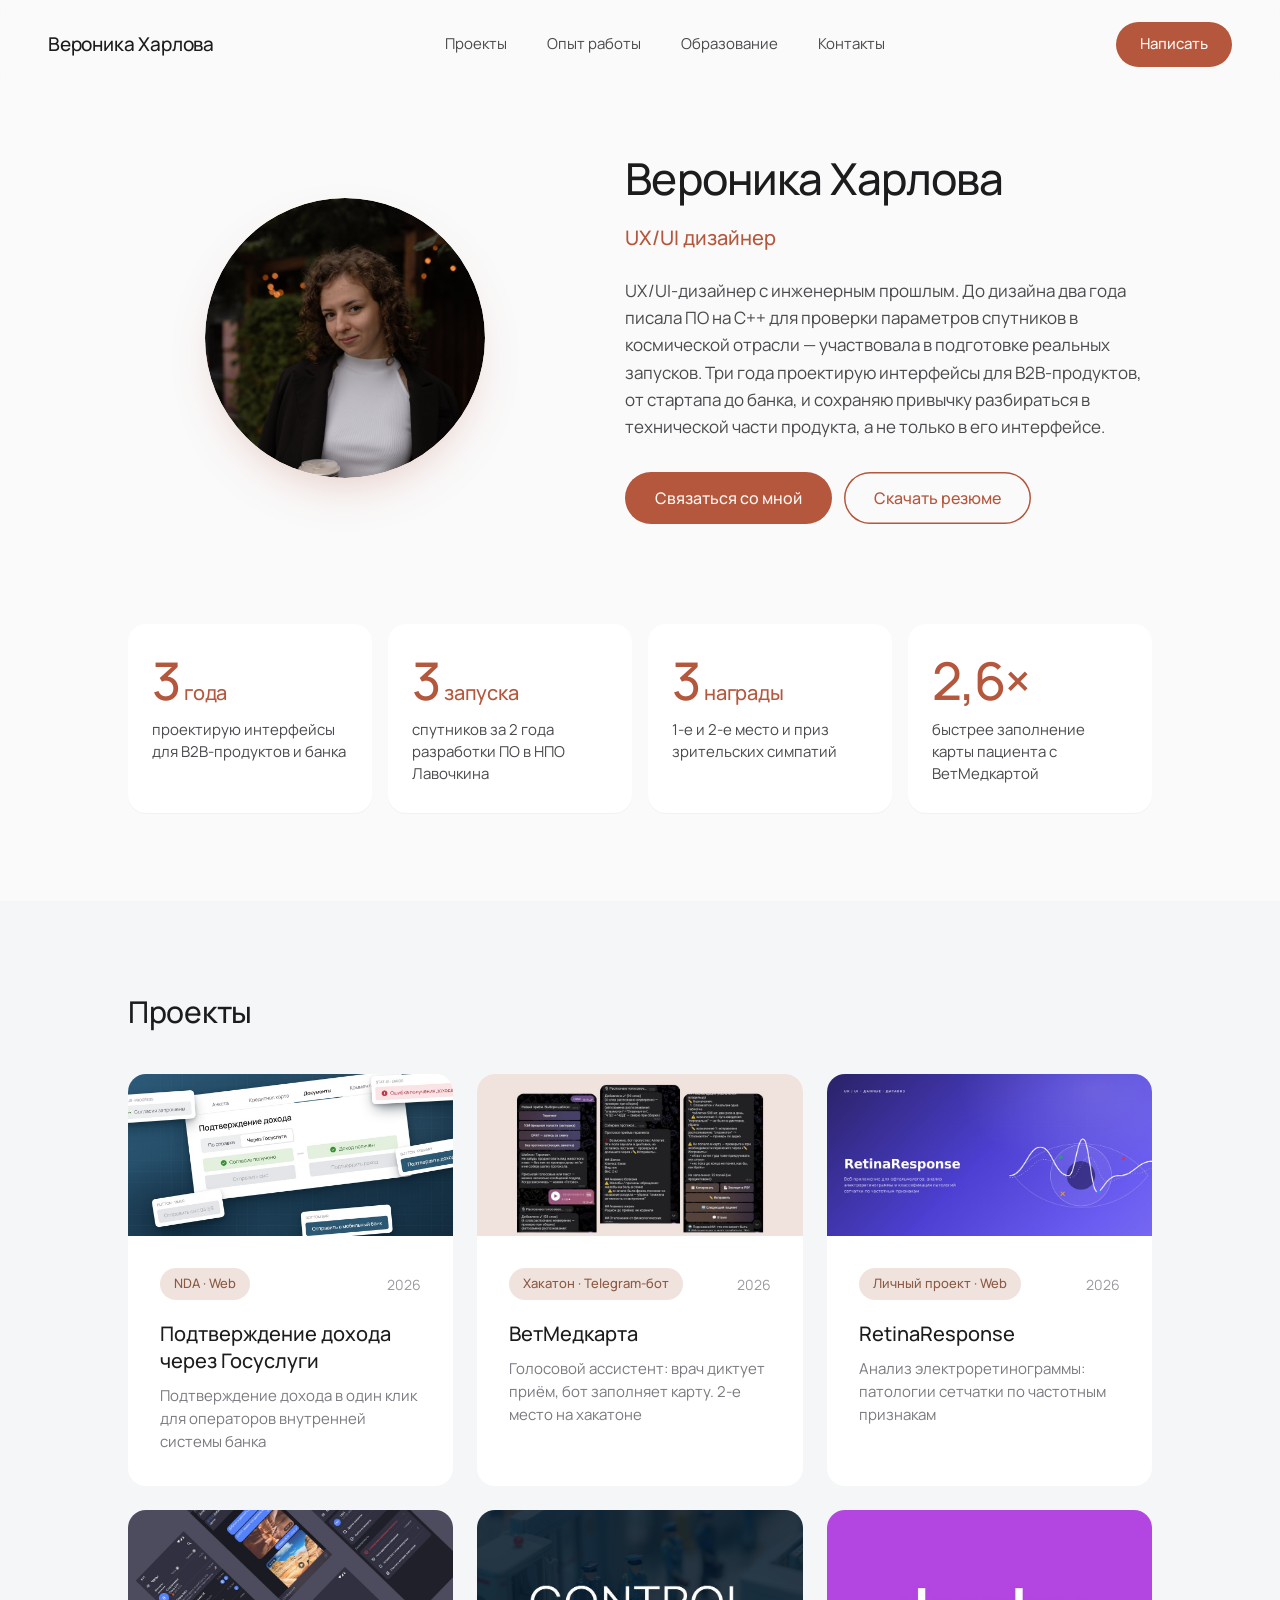
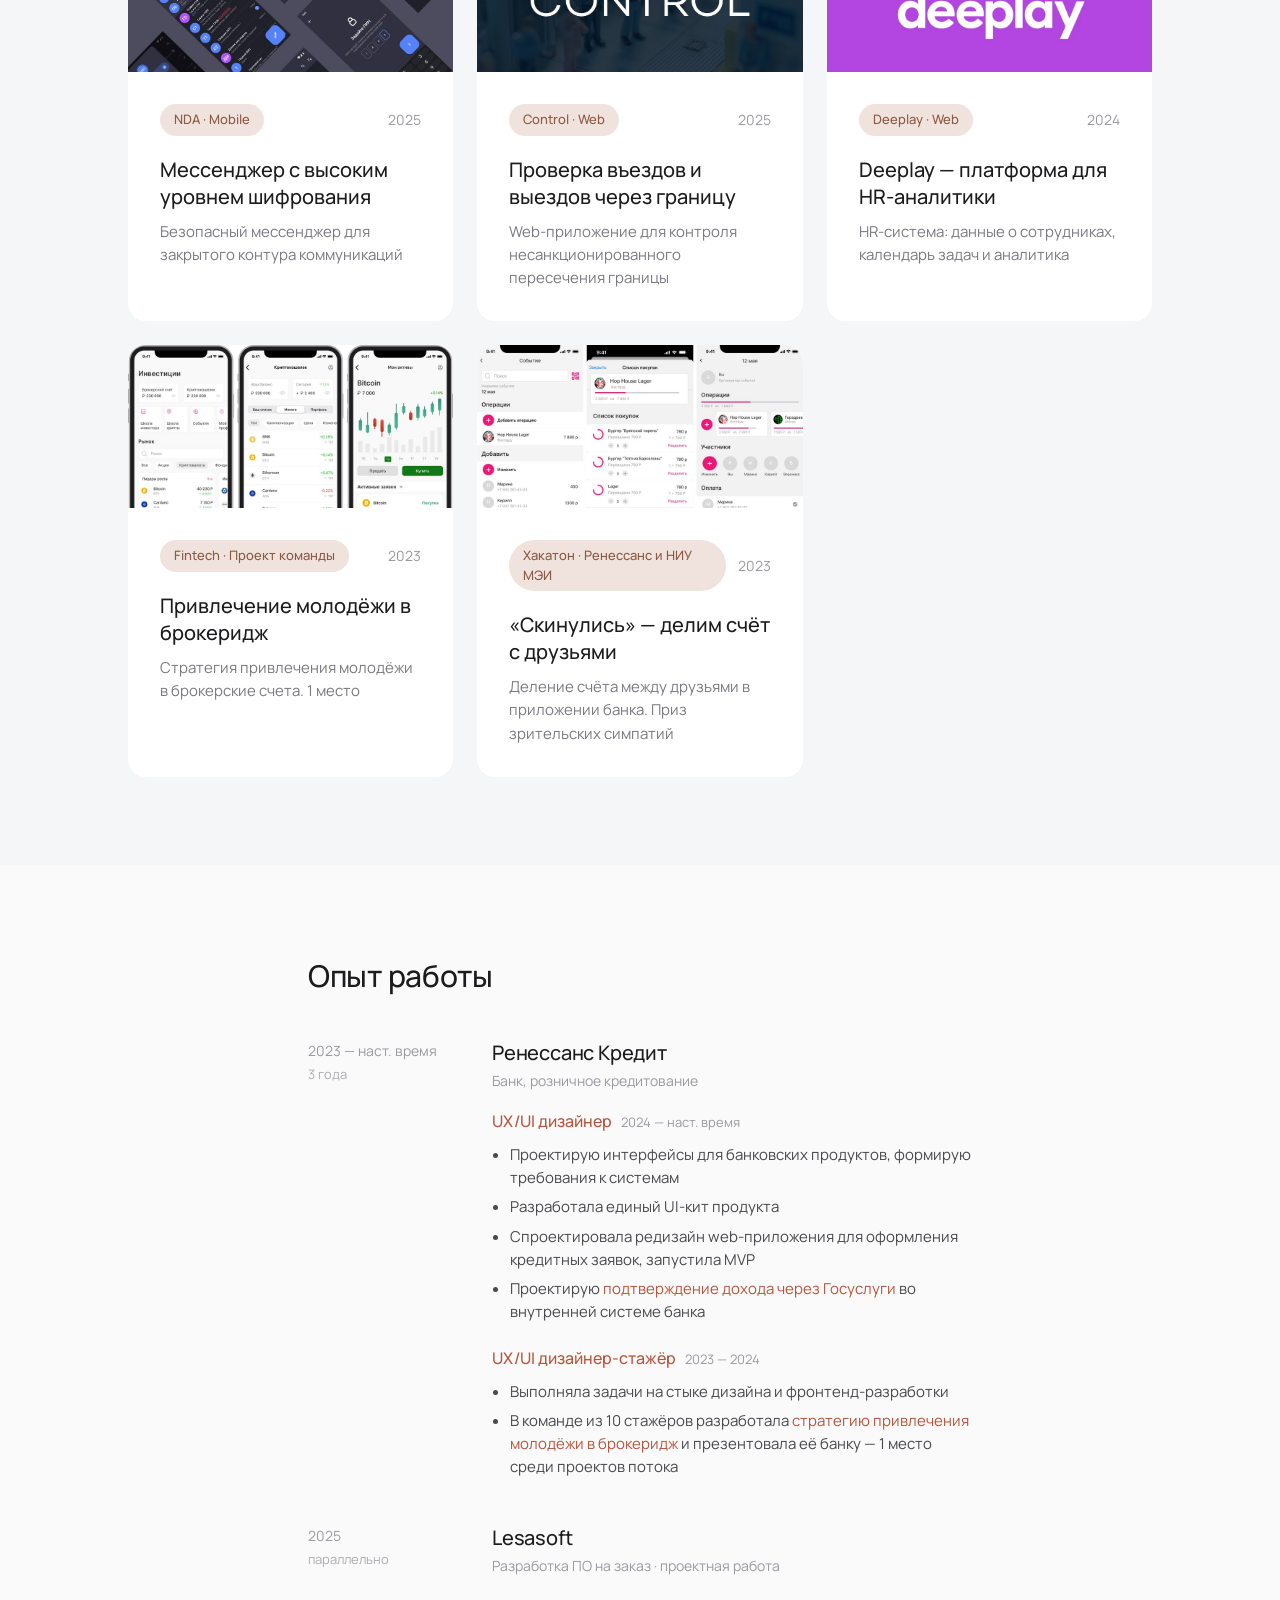
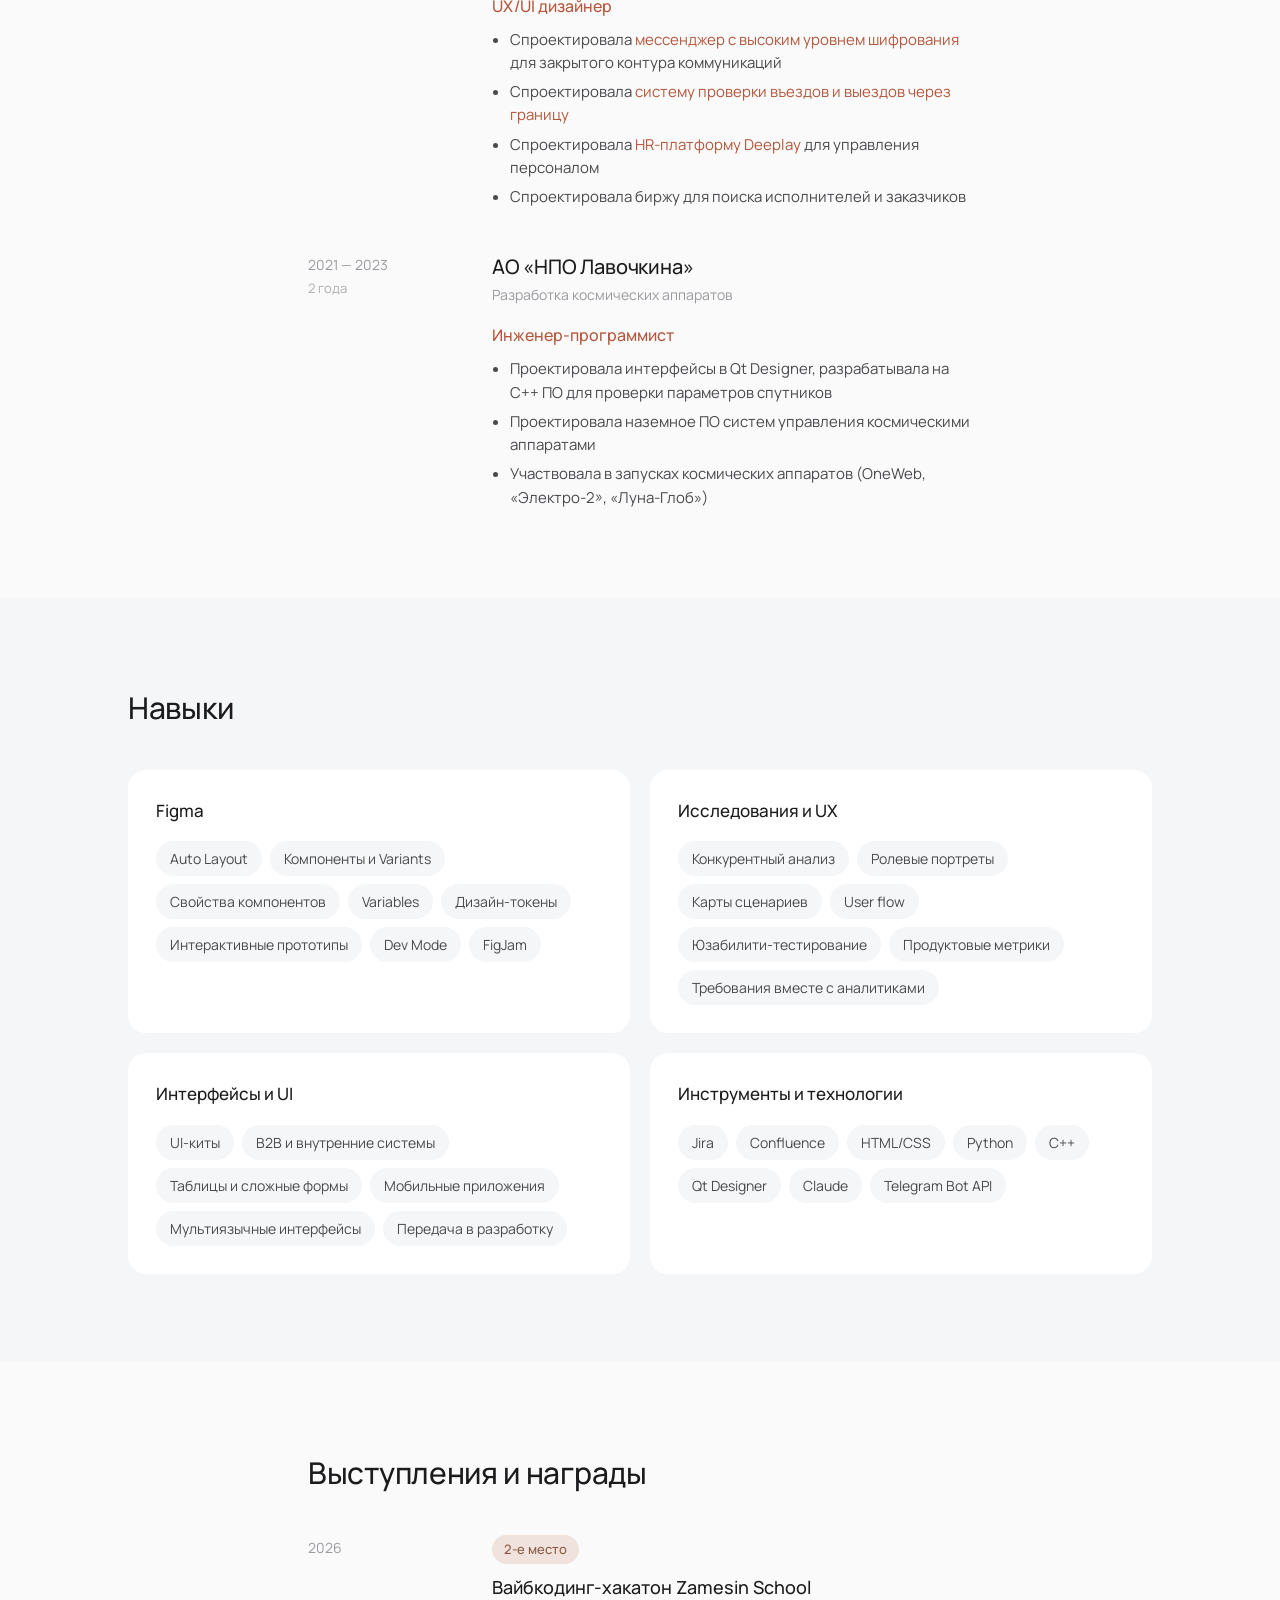
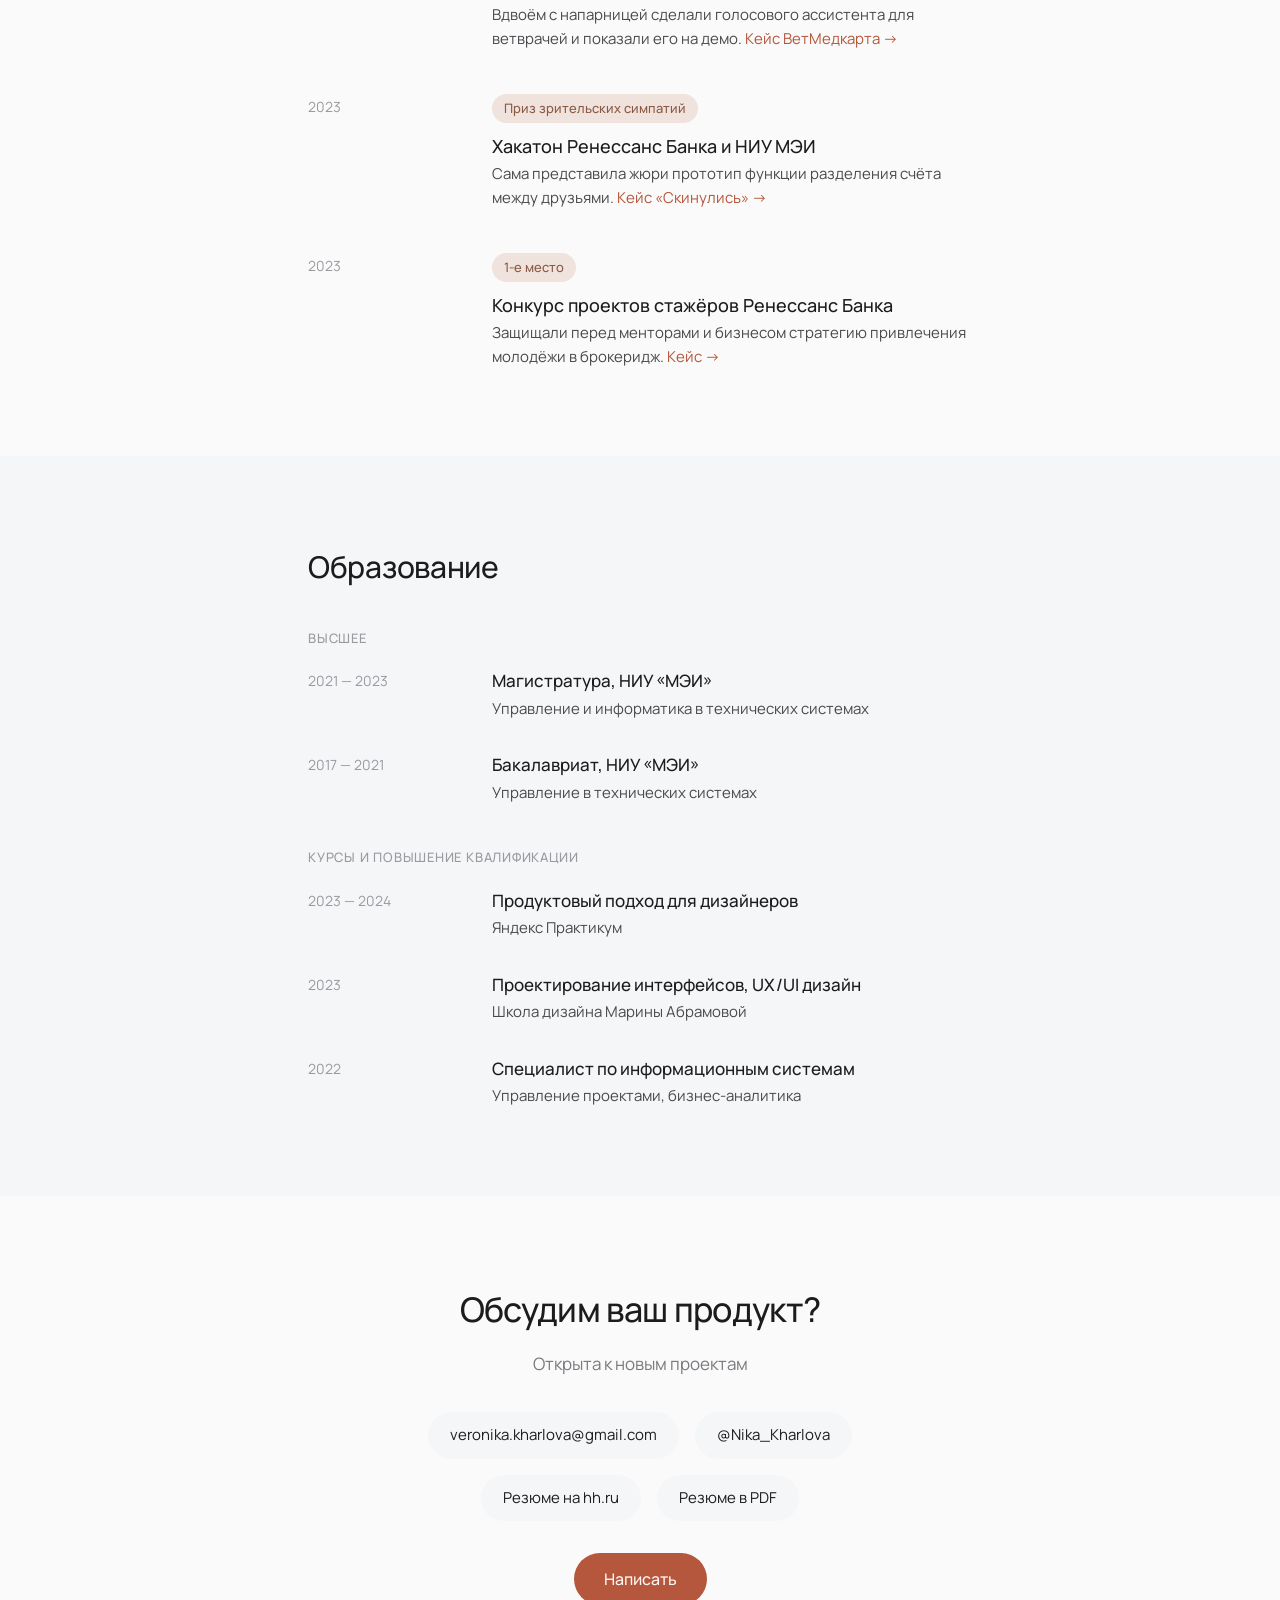
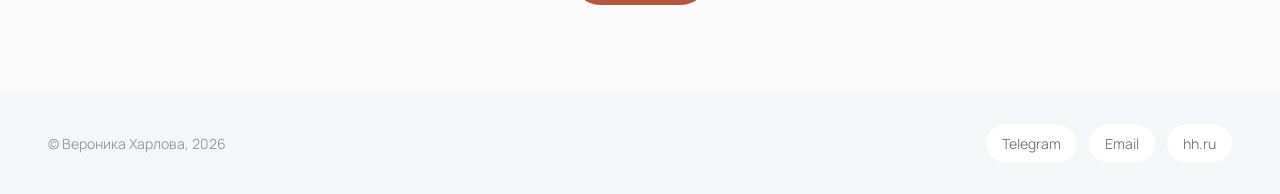
==== commit 38fc5dca: "Описания карточек без обрезки" ====
--- a/index.html
+++ b/index.html
@@ -880,7 +880,7 @@
               <span class="project-card__year">2026</span>
             </div>
             <h3 class="project-card__title">Подтверждение дохода через Госуслуги</h3>
-            <p class="project-card__desc">Новый процесс во внутренней системе банка для операторов колл-центра и отделений — в разработке</p>
+            <p class="project-card__desc">Подтверждение дохода в один клик для операторов внутренней системы банка</p>
           </div>
         </a>
 
@@ -894,7 +894,7 @@
               <span class="project-card__year">2026</span>
             </div>
             <h3 class="project-card__title">ВетМедкарта</h3>
-            <p class="project-card__desc">Голосовой ассистент ветврача: диктовка приёма превращается в карту пациента, 2-е место на хакатоне</p>
+            <p class="project-card__desc">Голосовой ассистент: врач диктует приём, бот заполняет карту. 2-е место на хакатоне</p>
           </div>
         </a>
 
@@ -908,7 +908,7 @@
               <span class="project-card__year">2026</span>
             </div>
             <h3 class="project-card__title">RetinaResponse</h3>
-            <p class="project-card__desc">Анализ электроретинограммы и классификация патологий сетчатки по частотным признакам</p>
+            <p class="project-card__desc">Анализ электроретинограммы: патологии сетчатки по частотным признакам</p>
           </div>
         </a>
 
@@ -966,7 +966,7 @@
               <span class="project-card__year">2024</span>
             </div>
             <h3 class="project-card__title">Deeplay — платформа для HR-аналитики</h3>
-            <p class="project-card__desc">Таск-трекер для управления персоналом: данные о сотрудниках, календарь HR-задач и аналитика</p>
+            <p class="project-card__desc">HR-система: данные о сотрудниках, календарь задач и аналитика</p>
           </div>
         </a>
 
@@ -980,7 +980,7 @@
               <span class="project-card__year">2023</span>
             </div>
             <h3 class="project-card__title">Привлечение молодёжи в брокеридж</h3>
-            <p class="project-card__desc">Стратегия привлечения молодёжи к открытию брокерских счетов — проект занял 1 место</p>
+            <p class="project-card__desc">Стратегия привлечения молодёжи в брокерские счета. 1 место</p>
           </div>
         </a>
 
@@ -994,7 +994,7 @@
               <span class="project-card__year">2023</span>
             </div>
             <h3 class="project-card__title">«Скинулись» — делим счёт с друзьями</h3>
-            <p class="project-card__desc">Функция мобильного приложения Ренессанс Банка для разделения счёта между друзьями, приз зрительских симпатий</p>
+            <p class="project-card__desc">Деление счёта между друзьями в приложении банка. Приз зрительских симпатий</p>
           </div>
         </a>
 
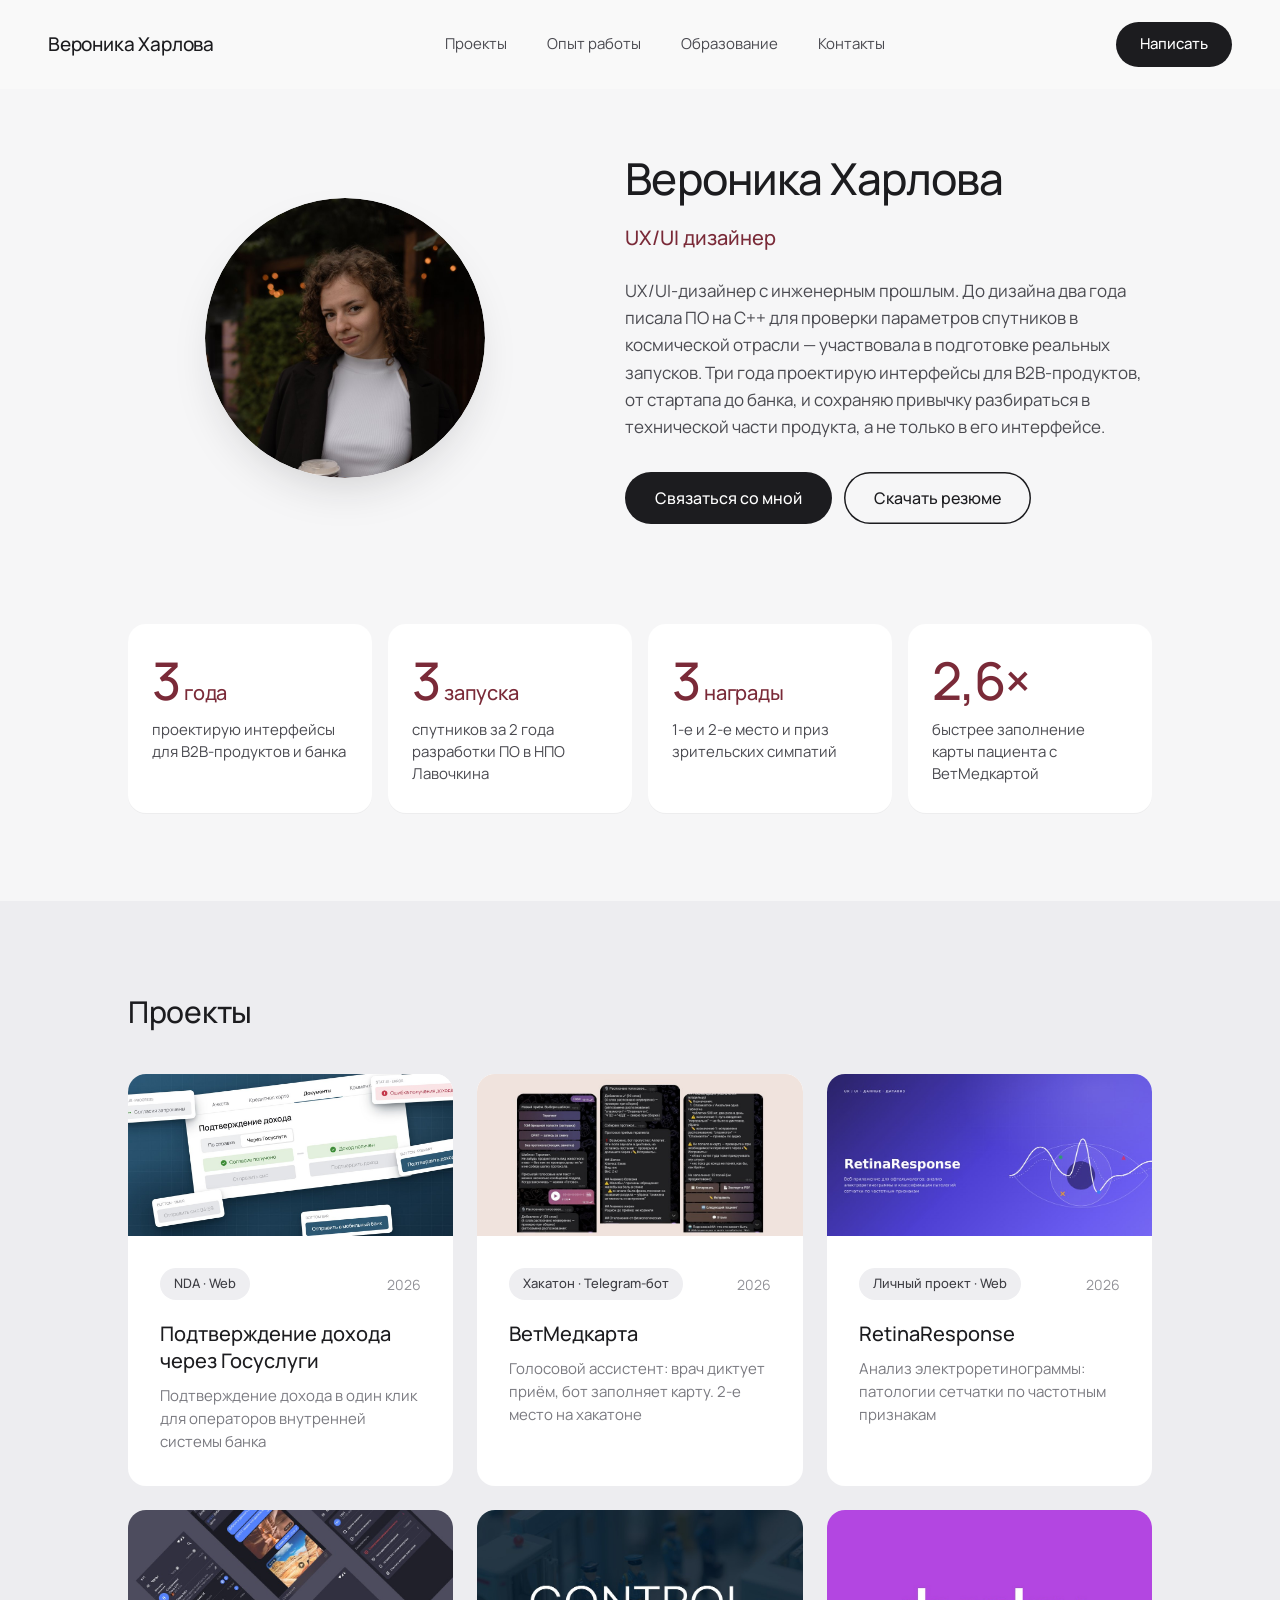
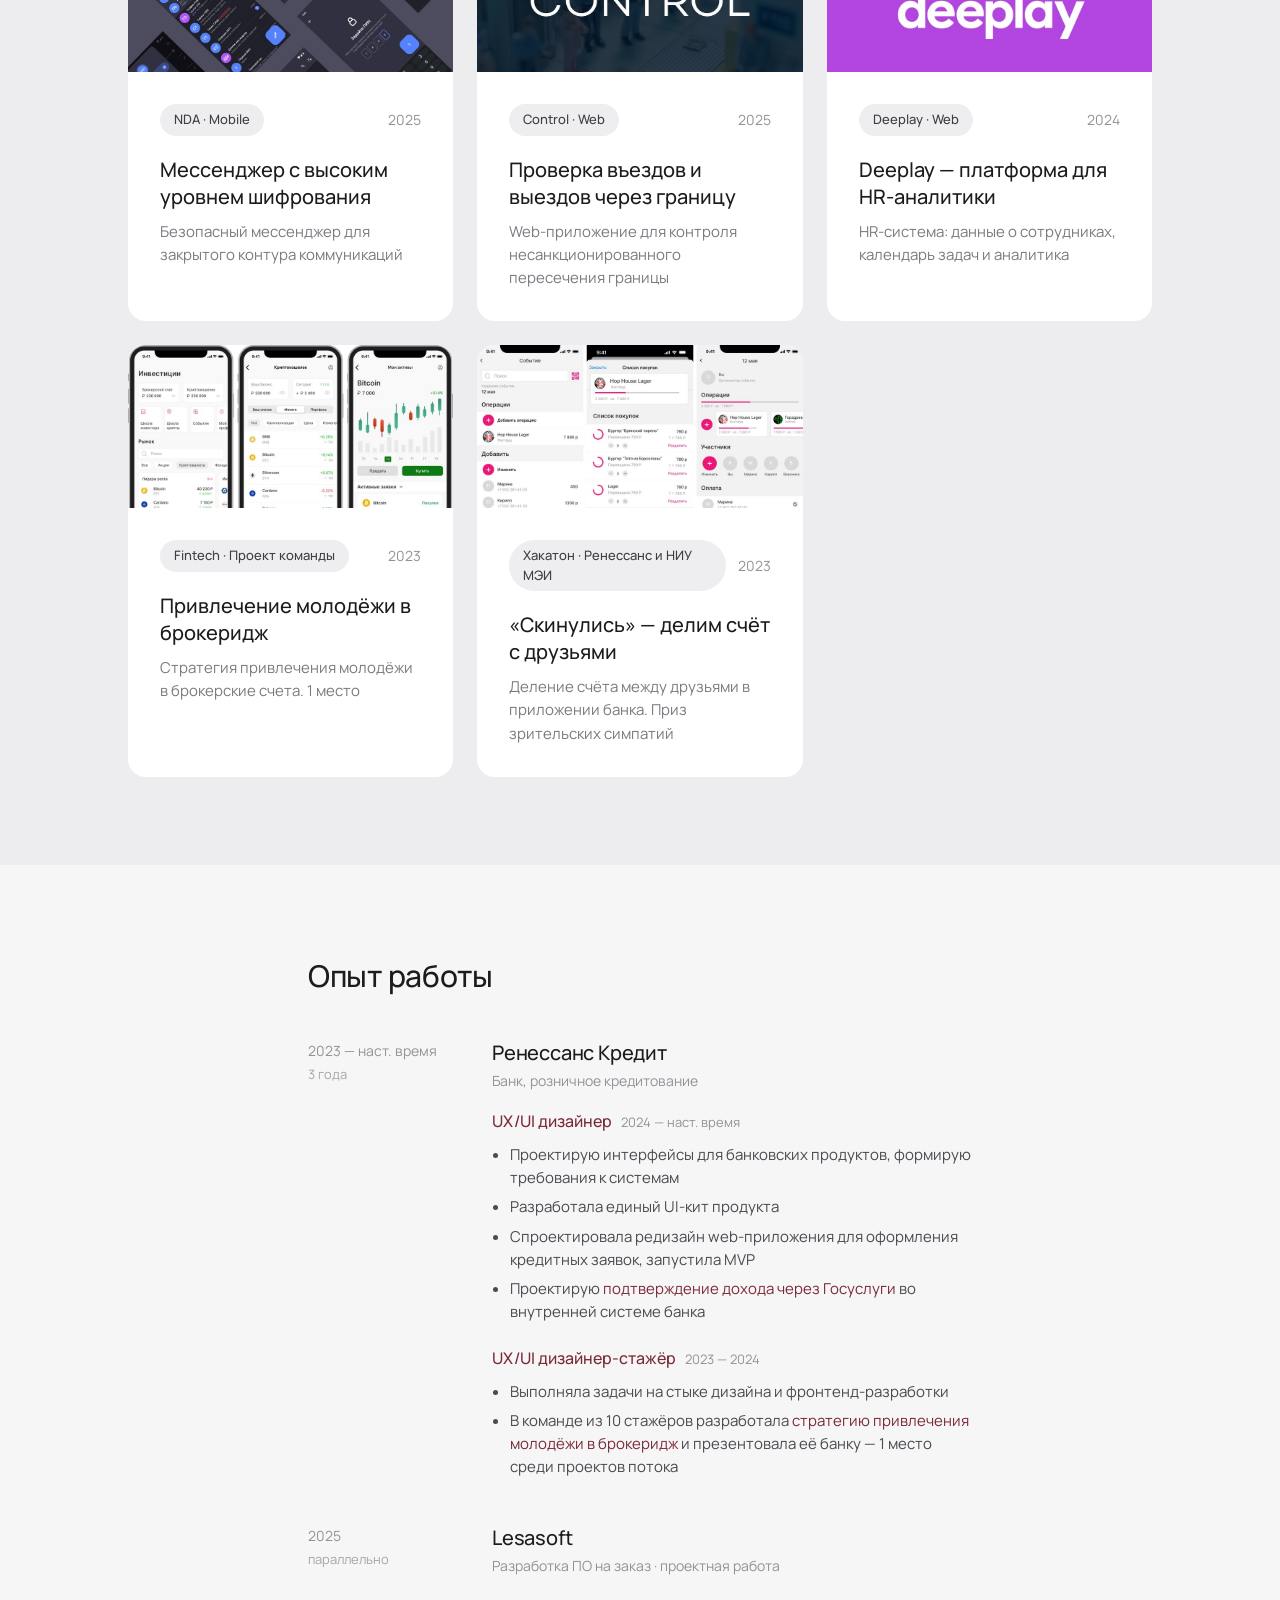
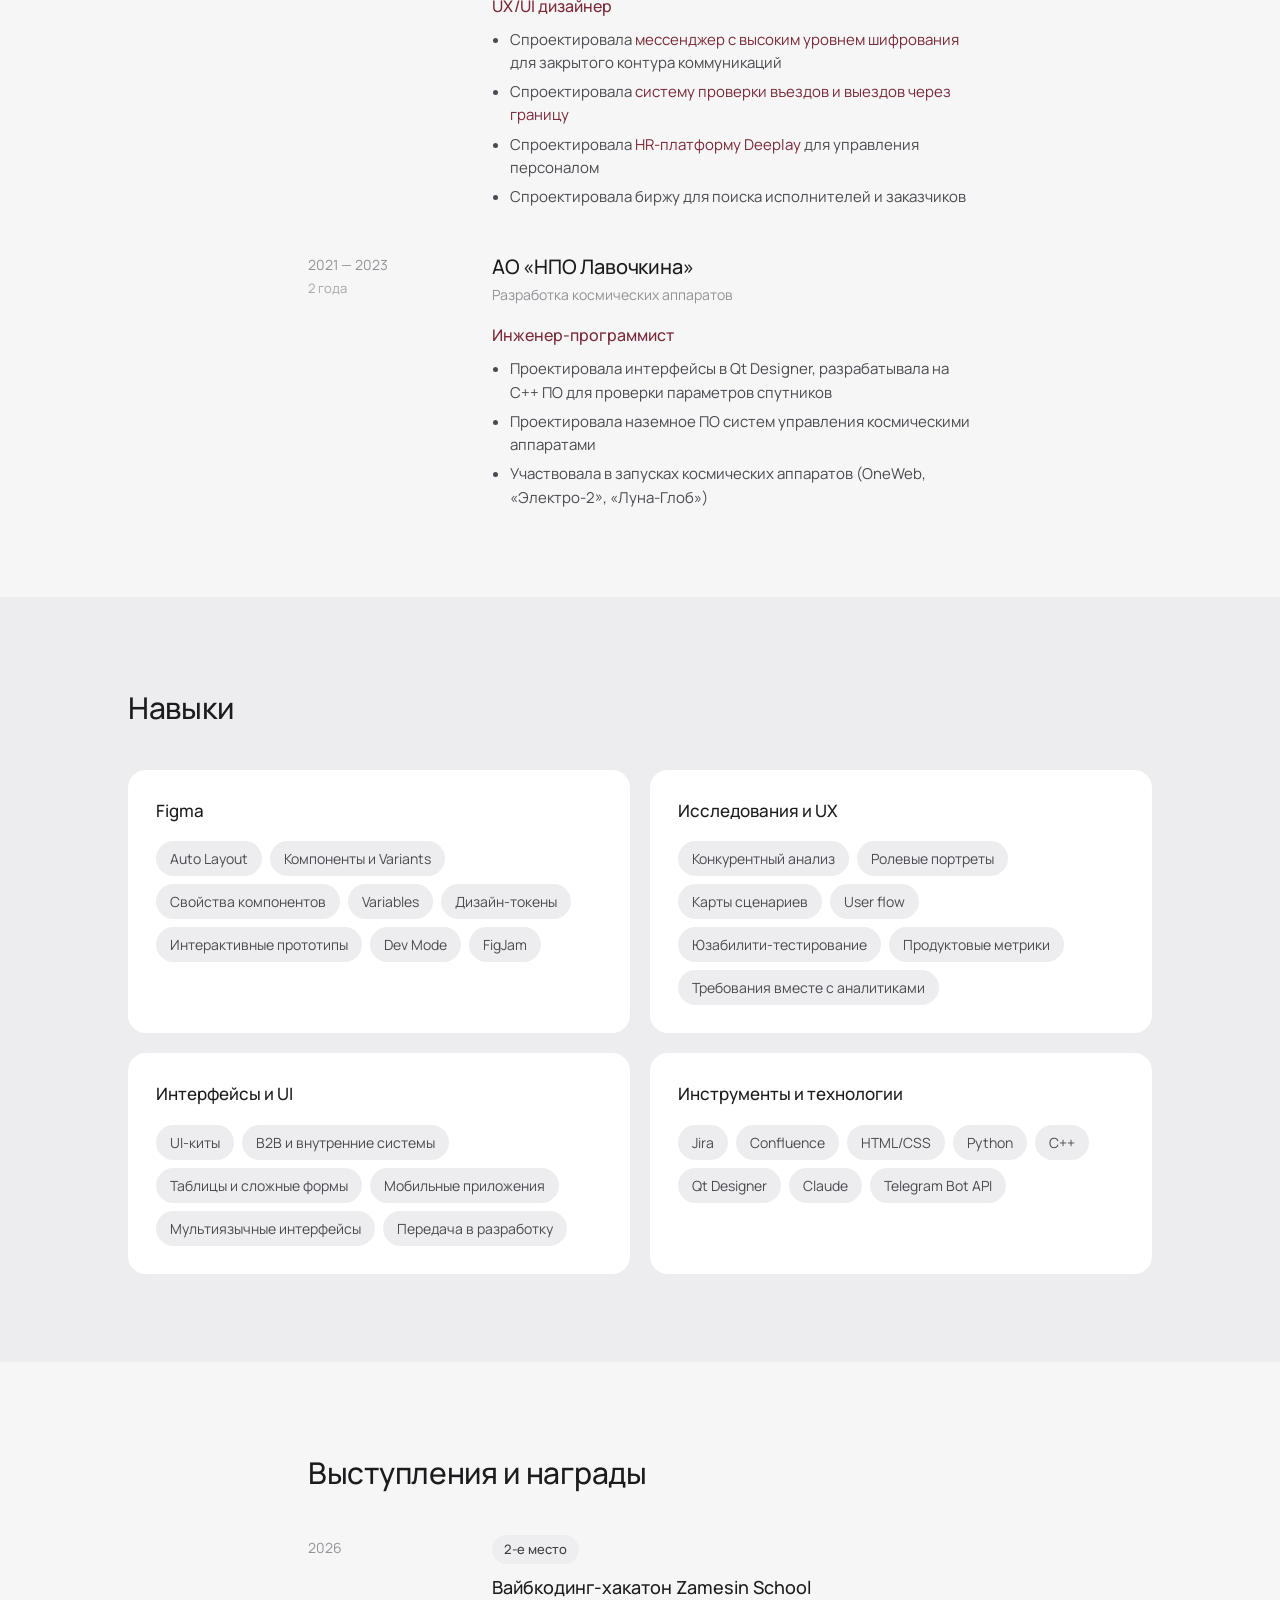
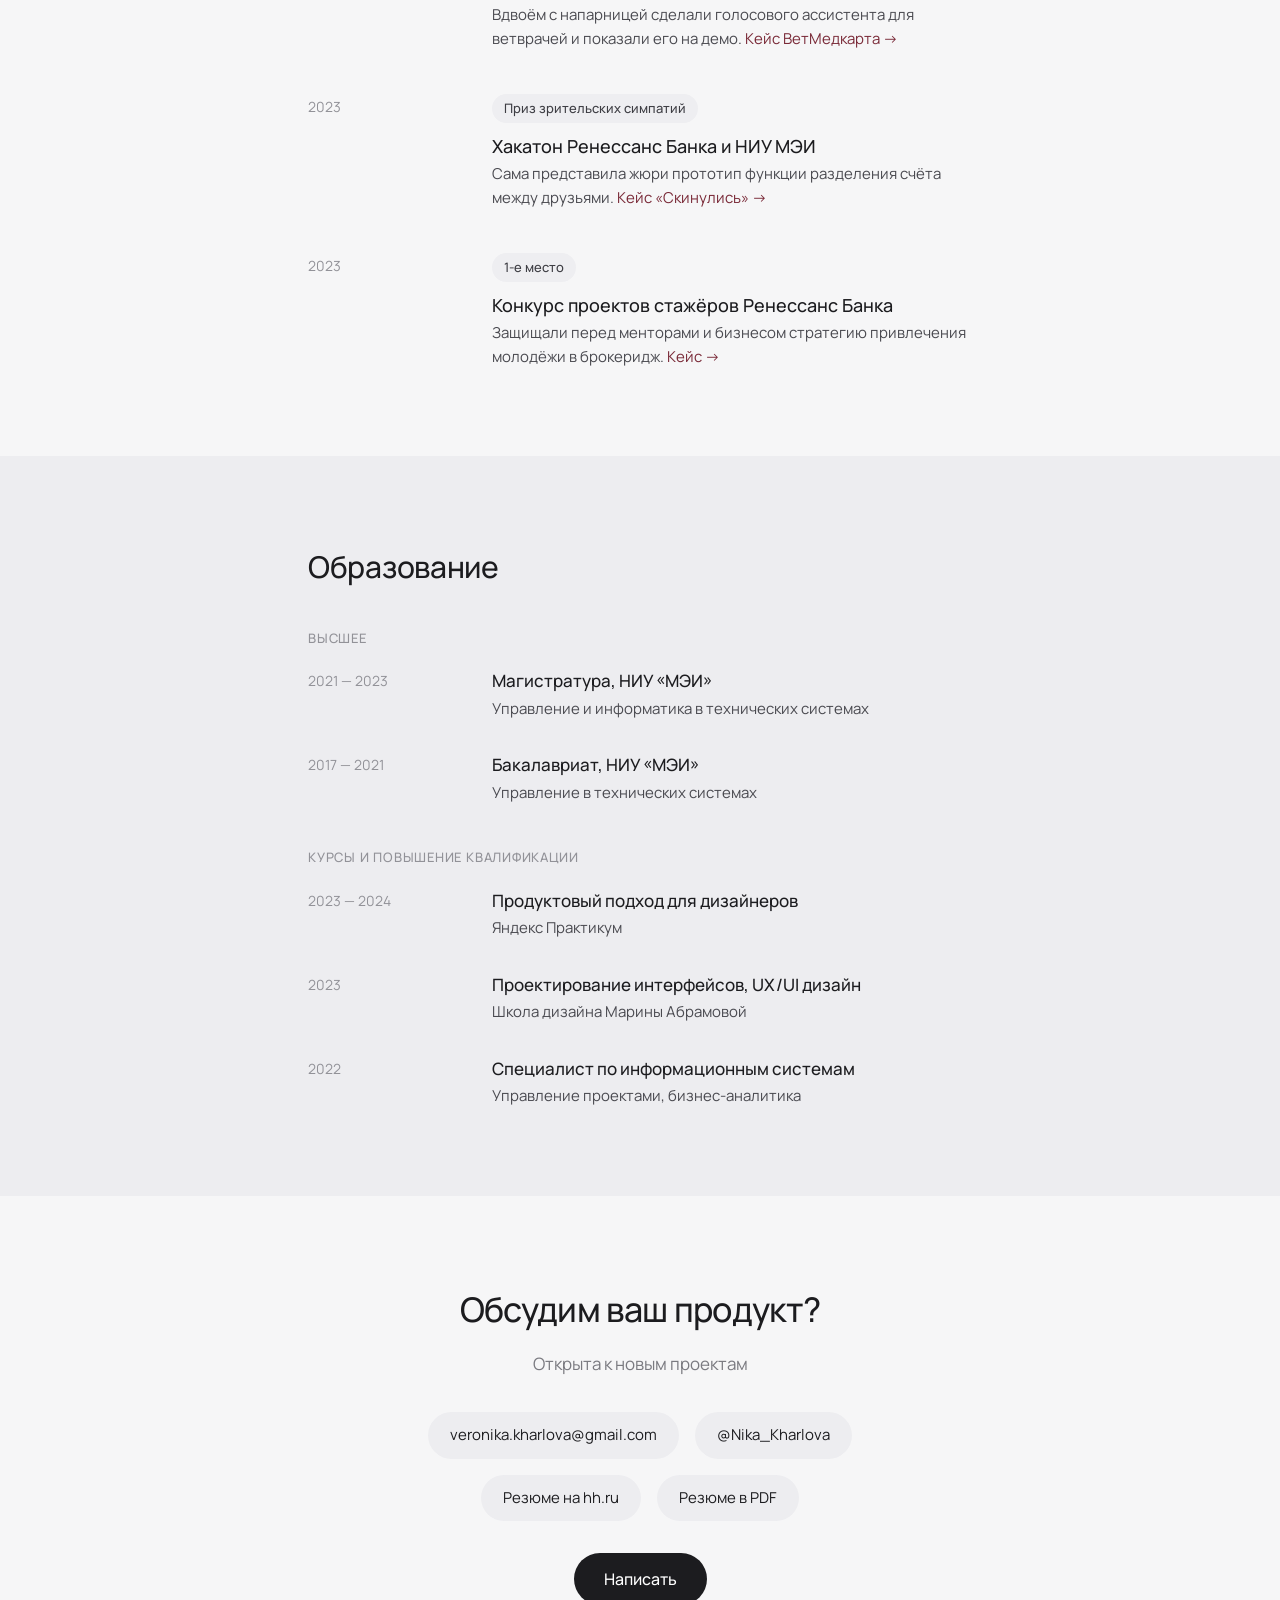
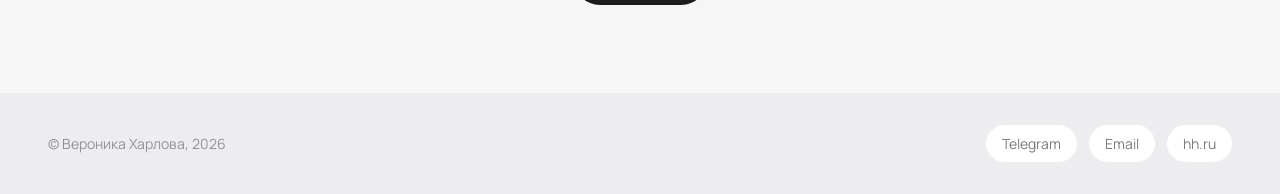
==== commit 3d0f6498: "Новая палитра: бордо и графит" ====
--- a/index.html
+++ b/index.html
@@ -26,15 +26,16 @@
 
 <style>
   :root {
-    --color-bg: #FAFAFA;
-    --color-bg-alt: #F5F6F8;
-    --color-text: #1C1C1E;
-    --color-text-muted: #4A4A4E;
-    --color-text-faint: #9A9AA0;
-    --color-accent: #B4573C;
-    --color-accent-bg: #F0E3DD;
-    --color-accent-text: #8A5A44;
-    --color-on-accent: #FFF7F3;
+    --color-bg: #F6F6F7;
+    --color-bg-alt: #EDEDF0;
+    --color-text: #1C1C1F;
+    --color-text-muted: #4A4A50;
+    --color-text-faint: #929298;
+    --color-accent: #7A2A38;
+    --color-accent-bg: #EEEEF1;
+    --color-accent-text: #3E3E44;
+    --color-on-accent: #FFFFFF;
+    --color-btn: #1C1C1F;
     --radius-pill: 999px;
     --radius-card: 18px;
     --max-width: 1120px;
@@ -55,7 +56,7 @@
   }
 
   ::selection {
-    background: rgba(180, 90, 60, 0.18);
+    background: rgba(122, 42, 56, 0.16);
   }
 
   a {
@@ -122,7 +123,7 @@
   .btn {
     text-decoration: none;
     display: inline-block;
-    background: var(--color-accent);
+    background: var(--color-btn);
     color: var(--color-on-accent);
     font-size: 15px;
     font-weight: 500;
@@ -140,8 +141,8 @@
 
   .btn--ghost {
     background: transparent;
-    color: var(--color-accent);
-    box-shadow: inset 0 0 0 1.5px var(--color-accent);
+    color: var(--color-btn);
+    box-shadow: inset 0 0 0 1.5px var(--color-btn);
   }
 
   .btn--ghost:hover {
@@ -183,7 +184,7 @@
     height: 280px;
     border-radius: 50%;
     overflow: hidden;
-    box-shadow: 0 20px 50px -20px rgba(180, 87, 60, 0.35);
+    box-shadow: 0 20px 50px -20px rgba(28, 28, 31, 0.22);
   }
 
   .hero__portrait img {
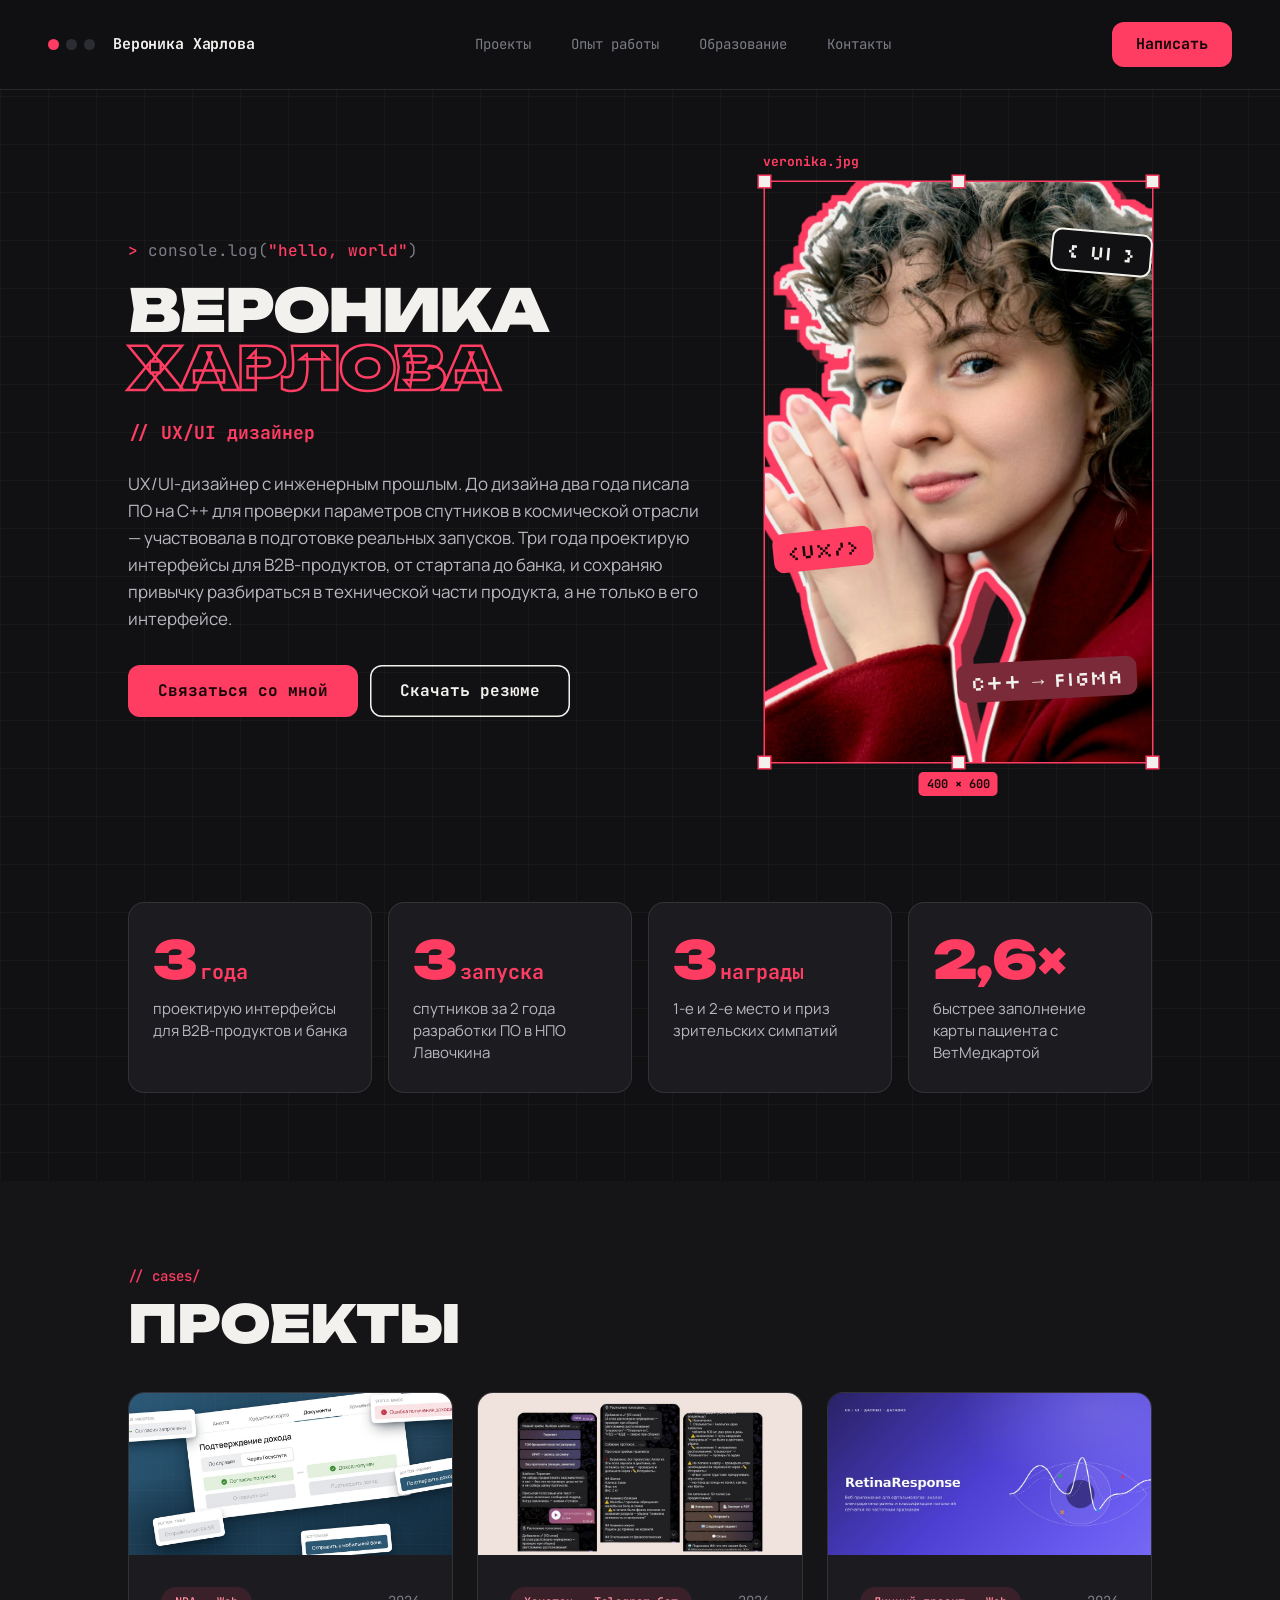
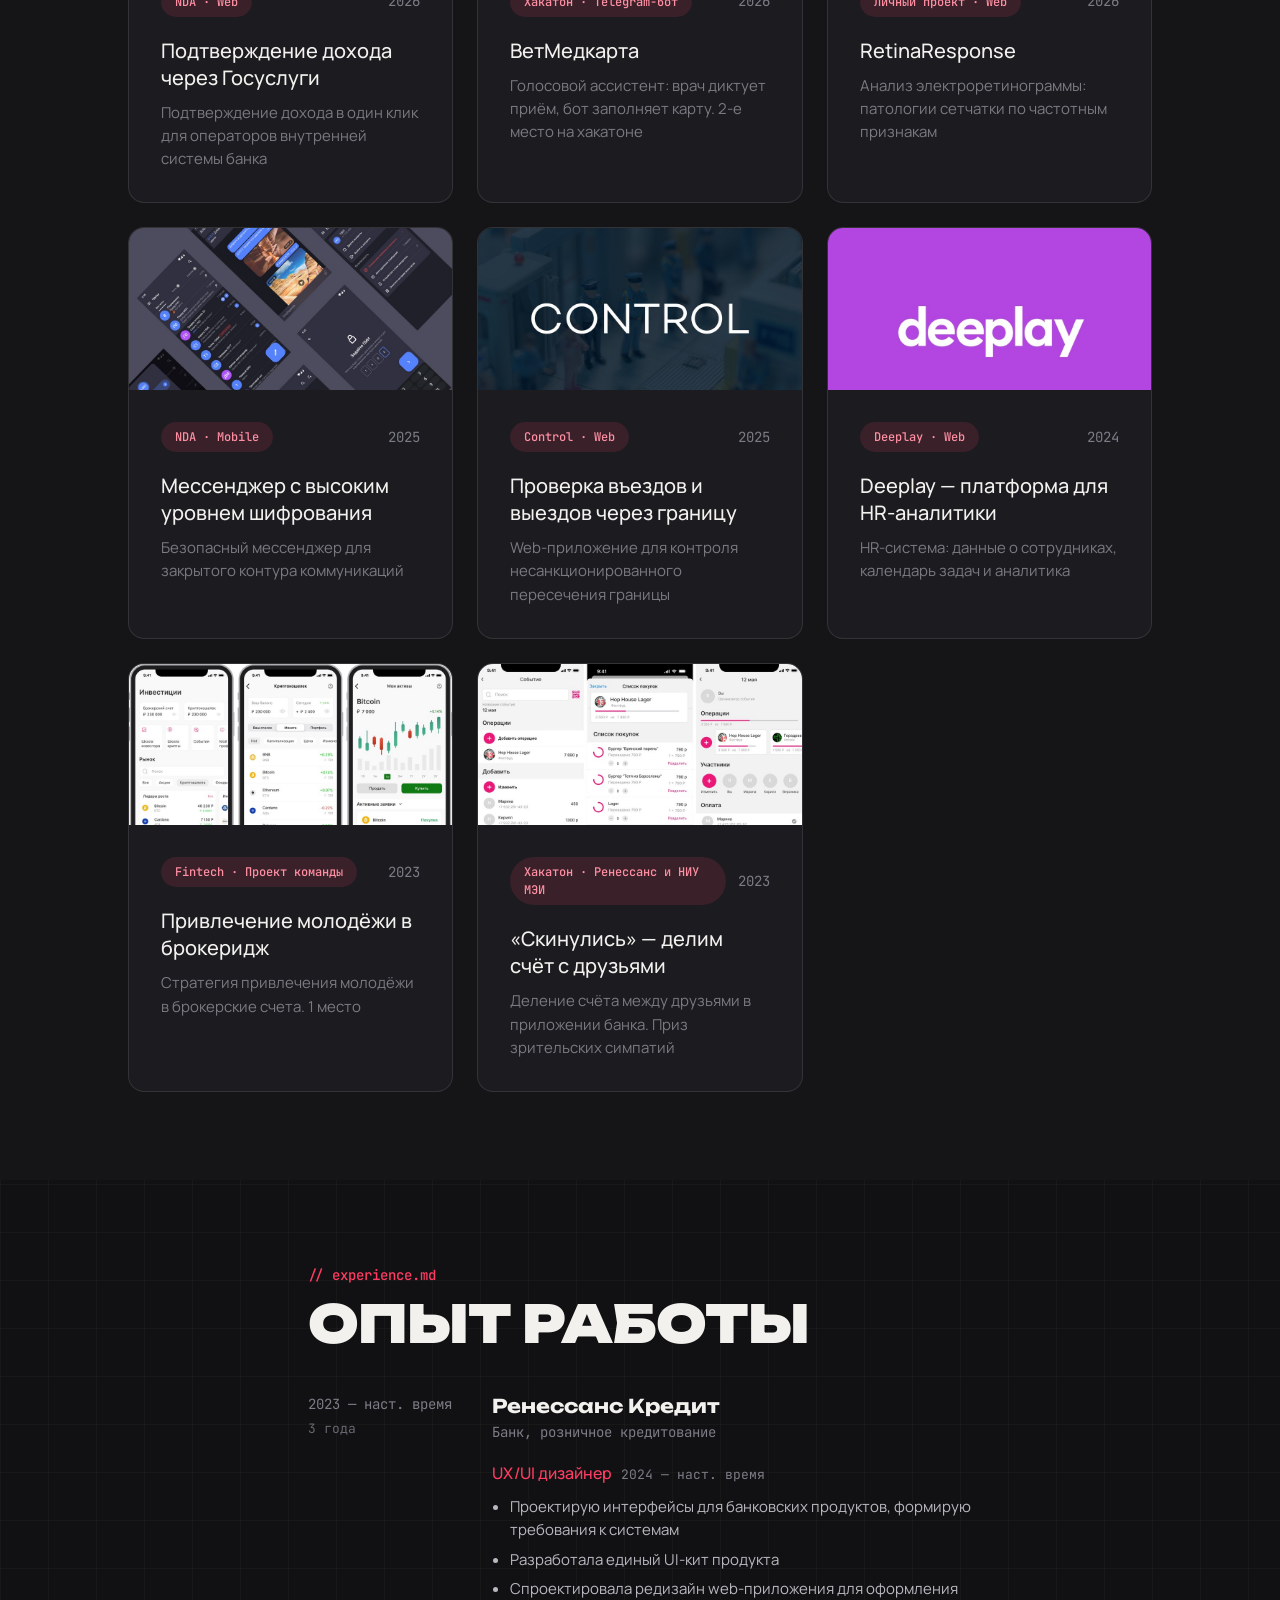
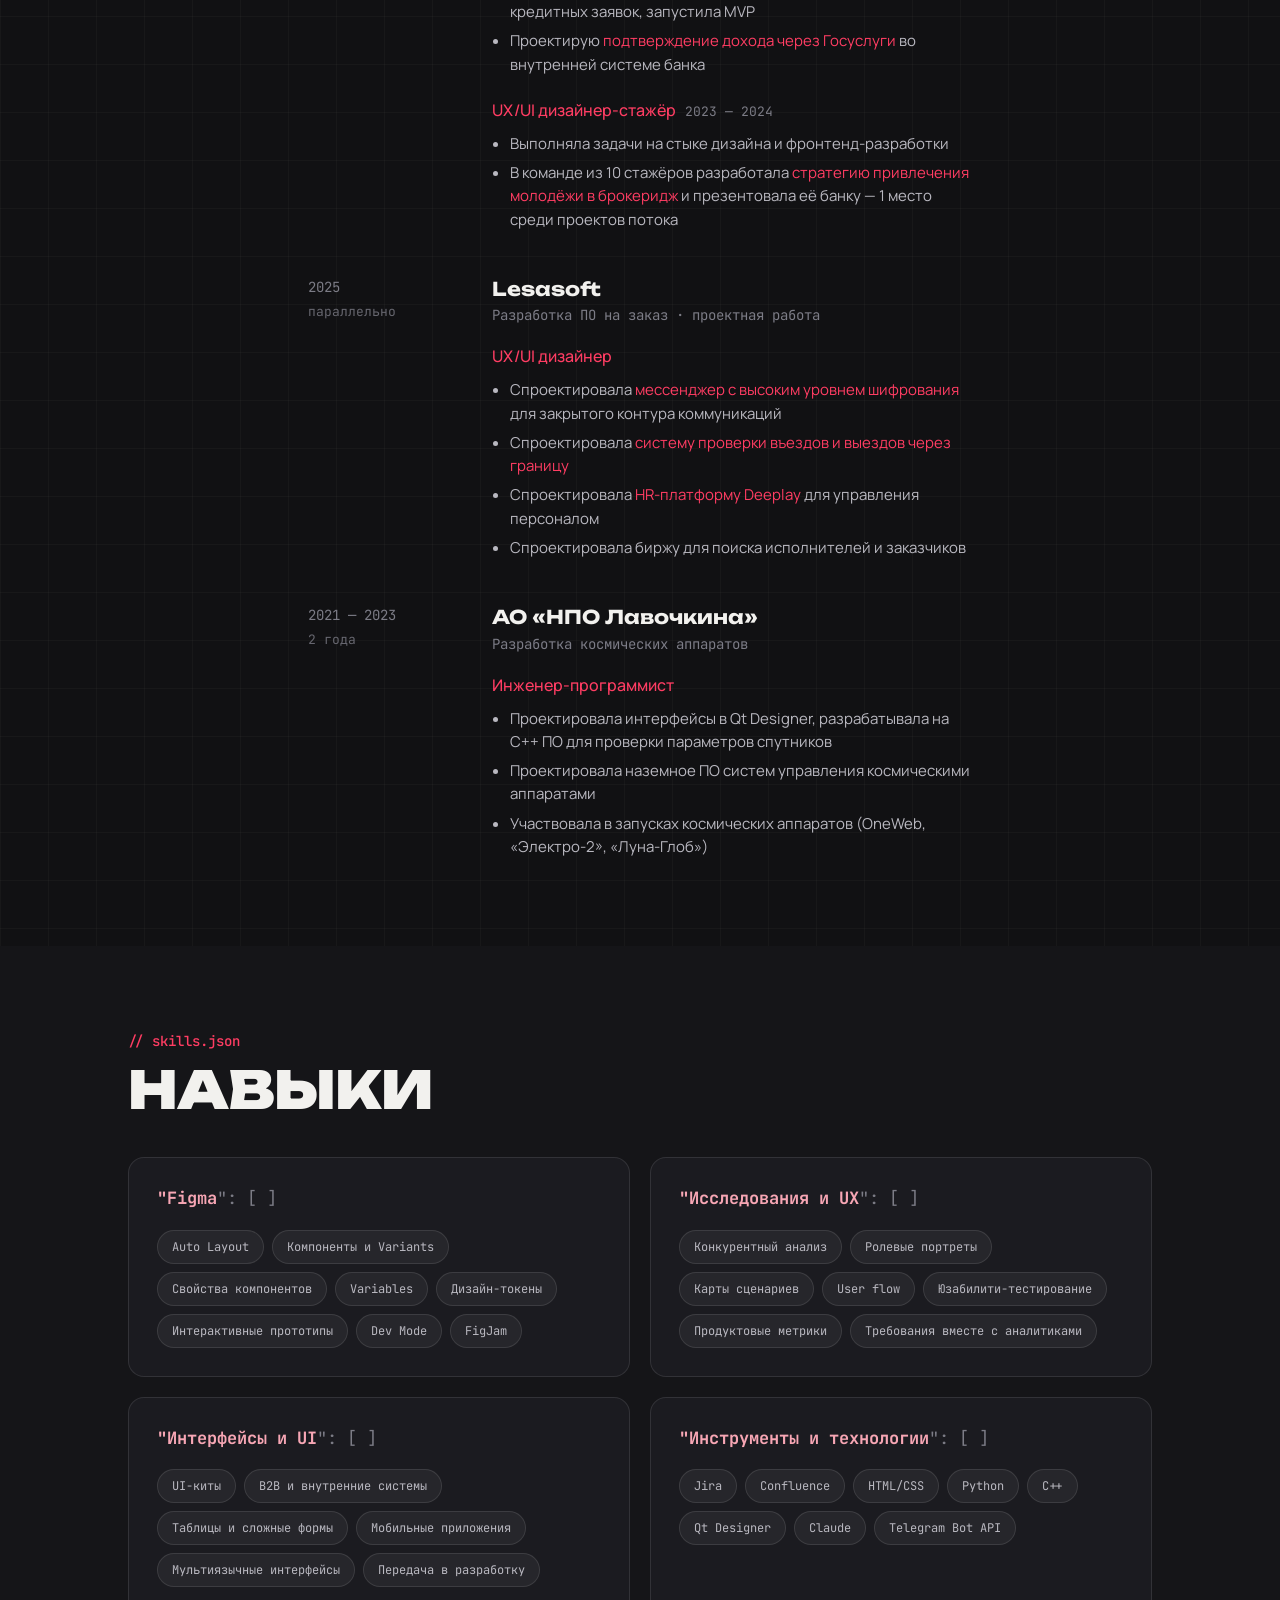
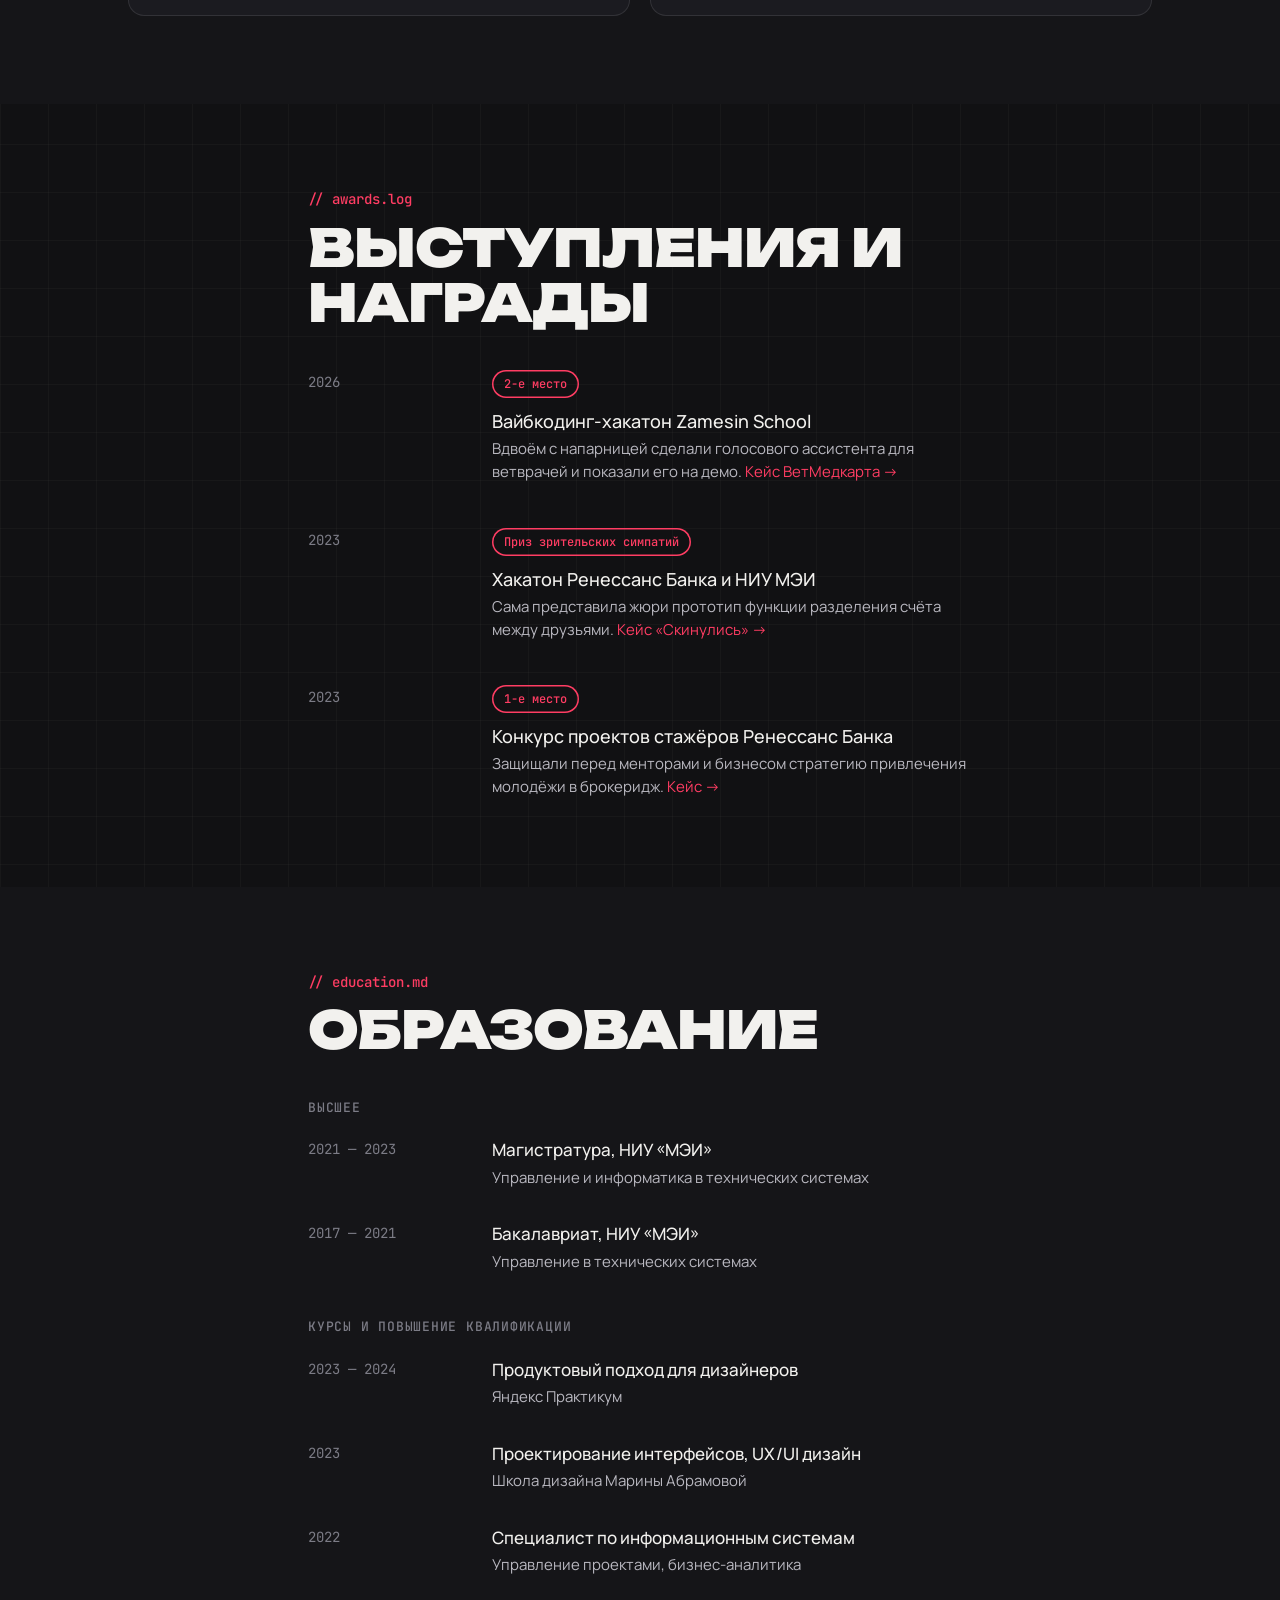
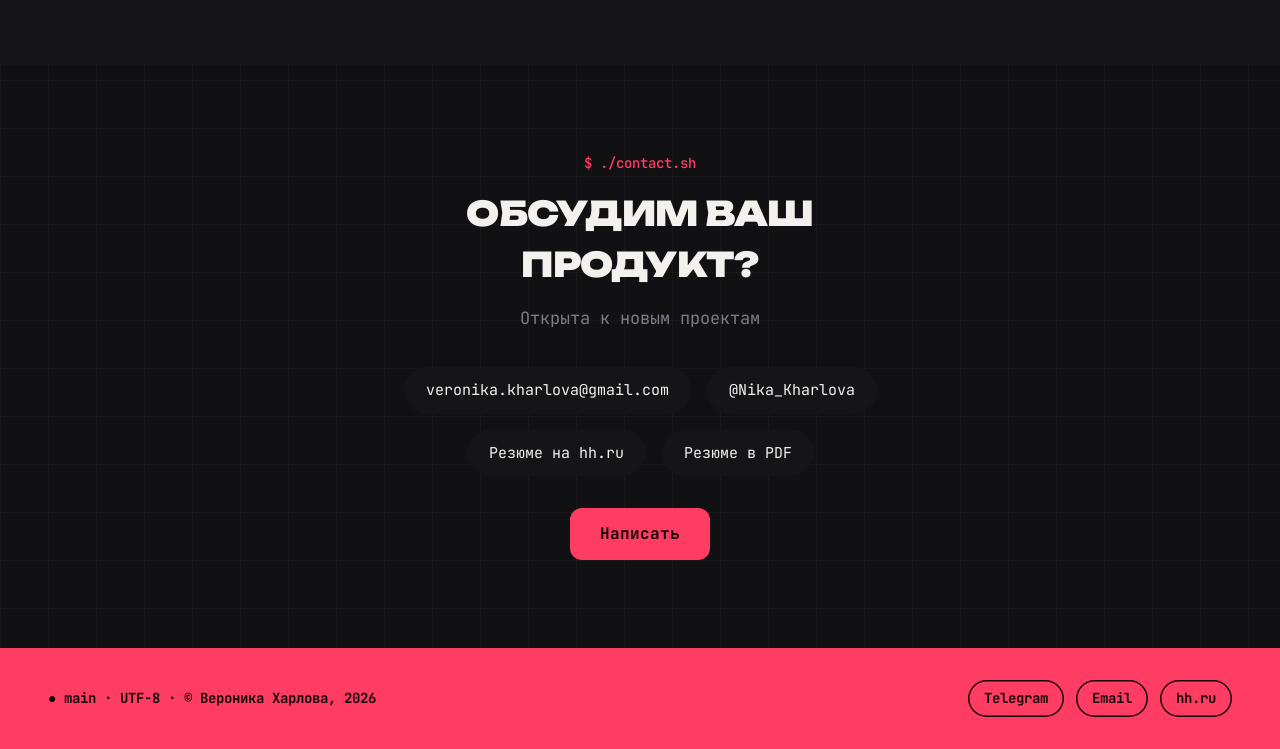
==== commit 83b1d2ab: "Сайт в стиле редактора кода, новое фото" ====
--- a/index.html
+++ b/index.html
@@ -801,6 +801,8 @@
     }
   }
 </style>
+<link rel="stylesheet" href="assets/theme-code.css">
+<meta name="theme-color" content="#111113">
 </head>
 <body>
 
@@ -818,14 +820,10 @@
 
   <!-- HERO -->
   <section class="hero container">
-    <div class="hero__portrait-wrap">
-      <div class="hero__portrait">
-        <img src="assets/portrait.jpg" alt="Портрет Вероники Харловой">
-      </div>
-    </div>
     <div class="hero__content">
-      <h1 class="hero__title">Вероника Харлова</h1>
-      <p class="hero__role">UX/UI дизайнер</p>
+      <div class="hero__hello" aria-hidden="true"><b>&gt;</b> console.log(<b>"hello, world"</b>)</div>
+      <h1 class="hero__title"><span class="hero__first">Вероника</span><span class="hero__last">Харлова</span></h1>
+      <p class="hero__role">// UX/UI дизайнер</p>
       <p class="hero__bio">
         UX/UI-дизайнер с инженерным прошлым. До дизайна два года писала ПО
         на C++ для проверки параметров спутников в космической отрасли —
@@ -839,6 +837,17 @@
         <a href="assets/resume-veronika-kharlova.pdf" class="btn btn--large btn--ghost" download>Скачать резюме</a>
       </div>
     </div>
+    <div class="hero__portrait-wrap">
+      <figure class="hero__sel">
+        <img src="assets/portrait-cut.webp" alt="Портрет Вероники Харловой" width="900" height="1350">
+        <span class="hero__sel-name" aria-hidden="true">veronika.jpg</span>
+        <span class="hero__sel-size" aria-hidden="true">400 × 600</span>
+        <i class="h-tl"></i><i class="h-tr"></i><i class="h-bl"></i><i class="h-br"></i><i class="h-tm"></i><i class="h-bm"></i>
+      </figure>
+      <span class="sticker sticker--hot" style="left:2%; top:58%;" aria-hidden="true">&lt;UX/&gt;</span>
+      <span class="sticker sticker--line" style="right:0; top:12%;" aria-hidden="true">{ UI }</span>
+      <span class="sticker sticker--wine" style="right:4%; bottom:16%;" aria-hidden="true">C++ → FIGMA</span>
+    </div>
   </section>
 
   <!-- STATS -->
@@ -868,7 +877,7 @@
   <!-- PROJECTS -->
   <section id="projects" class="bg-alt">
     <div class="container">
-      <h2 class="section-title">Проекты</h2>
+      <h2 class="section-title" data-file="cases/">Проекты</h2>
       <div class="project-grid">
 
         <a class="project-card" href="projects/income-confirmation.html">
@@ -1006,7 +1015,7 @@
   <!-- EXPERIENCE -->
   <section id="experience">
     <div class="container content-narrow">
-      <h2 class="section-title">Опыт работы</h2>
+      <h2 class="section-title" data-file="experience.md">Опыт работы</h2>
       <div class="timeline">
 
         <div class="timeline-row">
@@ -1075,7 +1084,7 @@
   <!-- SKILLS -->
   <section id="skills" class="bg-alt">
     <div class="container">
-      <h2 class="section-title">Навыки</h2>
+      <h2 class="section-title" data-file="skills.json">Навыки</h2>
       <div class="skills-grid">
         <div class="skill-group">
           <h3 class="skill-group__title">Figma</h3>
@@ -1133,7 +1142,7 @@
   <!-- TALKS & AWARDS -->
   <section id="awards">
     <div class="container content-narrow">
-      <h2 class="section-title">Выступления и награды</h2>
+      <h2 class="section-title" data-file="awards.log">Выступления и награды</h2>
       <div class="timeline">
 
         <div class="timeline-row">
@@ -1170,7 +1179,7 @@
   <!-- EDUCATION -->
   <section id="education" class="bg-alt">
     <div class="container content-narrow">
-      <h2 class="section-title">Образование</h2>
+      <h2 class="section-title" data-file="education.md">Образование</h2>
       <h3 class="education-group">Высшее</h3>
       <div class="education-list">
         <div class="timeline-row education-row">
--- a/assets/theme-code.css
+++ b/assets/theme-code.css
@@ -0,0 +1,496 @@
+/*
+  Тема «редактор кода» для всего сайта.
+  Подключается последней в <head> каждой страницы, после встроенного <style>,
+  поэтому переопределяет токены и светлые цвета страниц.
+  Шрифты: Unbounded (заголовки), JetBrains Mono (интерфейс, метки, код),
+  Silkscreen (пиксельные стикеры), Manrope (длинный текст).
+*/
+
+@font-face { font-family: 'Unbounded'; font-style: normal; font-weight: 700; font-display: swap; src: url('fonts/unbounded-cyrillic-700-normal.woff2') format('woff2'); unicode-range: U+0301, U+0400-045F, U+0490-0491, U+04B0-04B1, U+2116; }
+@font-face { font-family: 'Unbounded'; font-style: normal; font-weight: 700; font-display: swap; src: url('fonts/unbounded-latin-700-normal.woff2') format('woff2'); unicode-range: U+0000-00FF, U+0131, U+0152-0153, U+02BB-02BC, U+02C6, U+02DA, U+02DC, U+0304, U+0308, U+0329, U+2000-206F, U+20AC, U+2122, U+2190-2199, U+2212, U+2215, U+FEFF, U+FFFD; }
+@font-face { font-family: 'Unbounded'; font-style: normal; font-weight: 800; font-display: swap; src: url('fonts/unbounded-cyrillic-800-normal.woff2') format('woff2'); unicode-range: U+0301, U+0400-045F, U+0490-0491, U+04B0-04B1, U+2116; }
+@font-face { font-family: 'Unbounded'; font-style: normal; font-weight: 800; font-display: swap; src: url('fonts/unbounded-latin-800-normal.woff2') format('woff2'); unicode-range: U+0000-00FF, U+0131, U+0152-0153, U+02BB-02BC, U+02C6, U+02DA, U+02DC, U+0304, U+0308, U+0329, U+2000-206F, U+20AC, U+2122, U+2190-2199, U+2212, U+2215, U+FEFF, U+FFFD; }
+@font-face { font-family: 'Unbounded'; font-style: normal; font-weight: 900; font-display: swap; src: url('fonts/unbounded-cyrillic-900-normal.woff2') format('woff2'); unicode-range: U+0301, U+0400-045F, U+0490-0491, U+04B0-04B1, U+2116; }
+@font-face { font-family: 'Unbounded'; font-style: normal; font-weight: 900; font-display: swap; src: url('fonts/unbounded-latin-900-normal.woff2') format('woff2'); unicode-range: U+0000-00FF, U+0131, U+0152-0153, U+02BB-02BC, U+02C6, U+02DA, U+02DC, U+0304, U+0308, U+0329, U+2000-206F, U+20AC, U+2122, U+2190-2199, U+2212, U+2215, U+FEFF, U+FFFD; }
+@font-face { font-family: 'JetBrains Mono'; font-style: normal; font-weight: 400; font-display: swap; src: url('fonts/jetbrains-mono-cyrillic-400-normal.woff2') format('woff2'); unicode-range: U+0301, U+0400-045F, U+0490-0491, U+04B0-04B1, U+2116; }
+@font-face { font-family: 'JetBrains Mono'; font-style: normal; font-weight: 400; font-display: swap; src: url('fonts/jetbrains-mono-latin-400-normal.woff2') format('woff2'); unicode-range: U+0000-00FF, U+0131, U+0152-0153, U+02BB-02BC, U+02C6, U+02DA, U+02DC, U+0304, U+0308, U+0329, U+2000-206F, U+20AC, U+2122, U+2190-2199, U+2212, U+2215, U+FEFF, U+FFFD; }
+@font-face { font-family: 'JetBrains Mono'; font-style: normal; font-weight: 500; font-display: swap; src: url('fonts/jetbrains-mono-cyrillic-500-normal.woff2') format('woff2'); unicode-range: U+0301, U+0400-045F, U+0490-0491, U+04B0-04B1, U+2116; }
+@font-face { font-family: 'JetBrains Mono'; font-style: normal; font-weight: 500; font-display: swap; src: url('fonts/jetbrains-mono-latin-500-normal.woff2') format('woff2'); unicode-range: U+0000-00FF, U+0131, U+0152-0153, U+02BB-02BC, U+02C6, U+02DA, U+02DC, U+0304, U+0308, U+0329, U+2000-206F, U+20AC, U+2122, U+2190-2199, U+2212, U+2215, U+FEFF, U+FFFD; }
+@font-face { font-family: 'JetBrains Mono'; font-style: normal; font-weight: 700; font-display: swap; src: url('fonts/jetbrains-mono-cyrillic-700-normal.woff2') format('woff2'); unicode-range: U+0301, U+0400-045F, U+0490-0491, U+04B0-04B1, U+2116; }
+@font-face { font-family: 'JetBrains Mono'; font-style: normal; font-weight: 700; font-display: swap; src: url('fonts/jetbrains-mono-latin-700-normal.woff2') format('woff2'); unicode-range: U+0000-00FF, U+0131, U+0152-0153, U+02BB-02BC, U+02C6, U+02DA, U+02DC, U+0304, U+0308, U+0329, U+2000-206F, U+20AC, U+2122, U+2190-2199, U+2212, U+2215, U+FEFF, U+FFFD; }
+@font-face { font-family: 'Silkscreen'; font-style: normal; font-weight: 400; font-display: swap; src: url('fonts/silkscreen-latin-400-normal.woff2') format('woff2'); }
+
+:root {
+  --color-bg: #111113;
+  --color-bg-alt: #151518;
+  --color-surface: #1B1B20;
+  --color-line: rgba(255, 255, 255, 0.10);
+  --color-line-strong: rgba(255, 255, 255, 0.20);
+  --color-text: #F2F1EE;
+  --color-text-muted: #B9B8C0;
+  --color-text-faint: #7C7C86;
+  --color-accent: #FF3D63;
+  --color-accent-bg: rgba(255, 61, 99, 0.13);
+  --color-accent-text: #FF8FA3;
+  --color-on-accent: #160608;
+  --color-btn: #FF3D63;
+  --color-wine: #7A2A38;
+  --color-string: #F7A6B4;
+  --font-display: 'Unbounded', 'Manrope', sans-serif;
+  --font-mono: 'JetBrains Mono', ui-monospace, SFMono-Regular, Menlo, monospace;
+  --font-pixel: 'Silkscreen', 'JetBrains Mono', monospace;
+  --radius-card: 16px;
+  color-scheme: dark;
+}
+
+body {
+  background-color: var(--color-bg);
+  background-image:
+    linear-gradient(rgba(255, 255, 255, 0.028) 1px, transparent 1px),
+    linear-gradient(90deg, rgba(255, 255, 255, 0.028) 1px, transparent 1px);
+  background-size: 48px 48px;
+  color: var(--color-text);
+}
+
+::selection { background: rgba(255, 61, 99, 0.35); color: #FFFFFF; }
+
+a:focus-visible, button:focus-visible, img:focus-visible {
+  outline: 2px solid var(--color-accent);
+  outline-offset: 3px;
+}
+
+/* ---------- header: вкладки редактора ---------- */
+
+.site-header {
+  background: rgba(17, 17, 19, 0.88);
+  border-bottom: 1px solid var(--color-line);
+  -webkit-backdrop-filter: blur(10px);
+  backdrop-filter: blur(10px);
+}
+
+.site-header__name {
+  font-family: var(--font-mono);
+  font-weight: 700;
+  font-size: 15px;
+  color: var(--color-text);
+  display: inline-flex;
+  align-items: center;
+  gap: 14px;
+}
+
+.site-header__name::before {
+  content: "";
+  width: 11px;
+  height: 11px;
+  border-radius: 50%;
+  background: var(--color-accent);
+  box-shadow: 18px 0 0 #2C2C33, 36px 0 0 #2C2C33;
+  margin-right: 40px;
+  flex: none;
+}
+
+.site-nav__link {
+  font-family: var(--font-mono);
+  font-size: 14px;
+  color: var(--color-text-faint);
+  border-radius: 8px;
+}
+
+.site-nav__link:hover {
+  background: rgba(255, 255, 255, 0.06);
+  color: var(--color-text);
+}
+
+/* ---------- buttons ---------- */
+
+.btn {
+  font-family: var(--font-mono);
+  font-weight: 700;
+  background: var(--color-btn);
+  color: var(--color-on-accent);
+  border-radius: 12px;
+}
+
+.btn:hover { opacity: 0.88; }
+
+.btn--ghost {
+  background: transparent;
+  color: var(--color-text);
+  box-shadow: inset 0 0 0 1.5px var(--color-text);
+}
+
+.btn--ghost:hover {
+  background: rgba(255, 255, 255, 0.06);
+  opacity: 1;
+}
+
+/* ---------- headings ---------- */
+
+.section-title {
+  font-family: var(--font-display);
+  font-weight: 900;
+  text-transform: uppercase;
+  letter-spacing: -0.02em;
+  font-size: clamp(30px, 4.4vw, 52px);
+  line-height: 1.05;
+}
+
+.section-title[data-file]::before {
+  content: "// " attr(data-file);
+  display: block;
+  font-family: var(--font-mono);
+  font-weight: 500;
+  font-size: 14px;
+  letter-spacing: 0;
+  text-transform: none;
+  color: var(--color-accent);
+  margin-bottom: 14px;
+}
+
+.bg-alt { background-color: rgba(21, 21, 24, 0.72); }
+
+/* ---------- home: hero ---------- */
+
+.hero.container {
+  display: grid;
+  grid-template-columns: minmax(0, 1.2fr) minmax(0, 0.8fr);
+  align-items: center;
+  gap: 56px;
+}
+
+.hero__content { order: 1; min-width: 0; }
+.hero__portrait-wrap { order: 2; position: relative; display: flex; justify-content: center; }
+
+.hero__hello {
+  font-family: var(--font-mono);
+  font-size: 16px;
+  color: var(--color-text-faint);
+  margin-bottom: 18px;
+}
+
+.hero__hello b { color: var(--color-accent); font-weight: 500; }
+
+.hero__title {
+  font-family: var(--font-display);
+  font-weight: 900;
+  text-transform: uppercase;
+  letter-spacing: -0.03em;
+  line-height: 0.98;
+  font-size: clamp(30px, 4.6vw, 70px);
+  margin: 0 0 22px;
+  white-space: nowrap;
+}
+
+.hero__title span { display: block; }
+
+.hero__last {
+  color: transparent;
+  -webkit-text-stroke: 2.5px var(--color-accent);
+}
+
+.hero__role {
+  font-family: var(--font-mono);
+  font-weight: 700;
+  font-size: 18px;
+  color: var(--color-accent);
+}
+
+.hero__bio { color: var(--color-text-muted); }
+
+.hero__sel {
+  position: relative;
+  margin: 28px 0 40px;
+  width: min(100%, 400px);
+  aspect-ratio: 2 / 3;
+  box-shadow: 0 0 0 1.5px var(--color-accent);
+}
+
+.hero__sel img {
+  display: block;
+  width: 100%;
+  height: 100%;
+  object-fit: cover;
+}
+
+.hero__sel-name {
+  position: absolute;
+  left: -2px;
+  top: -30px;
+  font-family: var(--font-mono);
+  font-weight: 700;
+  font-size: 13px;
+  color: var(--color-accent);
+}
+
+.hero__sel-size {
+  position: absolute;
+  left: 50%;
+  bottom: -34px;
+  transform: translateX(-50%);
+  font-family: var(--font-mono);
+  font-weight: 700;
+  font-size: 12px;
+  background: var(--color-accent);
+  color: var(--color-on-accent);
+  padding: 3px 8px;
+  border-radius: 5px;
+  white-space: nowrap;
+}
+
+.hero__sel i {
+  position: absolute;
+  width: 11px;
+  height: 11px;
+  background: var(--color-text);
+  box-shadow: 0 0 0 1.5px var(--color-accent);
+}
+
+.hero__sel .h-tl { left: -6px; top: -6px; }
+.hero__sel .h-tr { right: -6px; top: -6px; }
+.hero__sel .h-bl { left: -6px; bottom: -6px; }
+.hero__sel .h-br { right: -6px; bottom: -6px; }
+.hero__sel .h-tm { left: calc(50% - 5.5px); top: -6px; }
+.hero__sel .h-bm { left: calc(50% - 5.5px); bottom: -6px; }
+
+.sticker {
+  position: absolute;
+  z-index: 2;
+  font-family: var(--font-pixel);
+  font-size: 20px;
+  line-height: 1;
+  padding: 9px 14px 10px;
+  border-radius: 10px;
+  white-space: nowrap;
+}
+
+.sticker--hot { background: var(--color-accent); color: var(--color-on-accent); transform: rotate(-6deg); }
+.sticker--line { border: 2px solid var(--color-text); color: var(--color-text); background: var(--color-bg); transform: rotate(5deg); }
+.sticker--wine { background: var(--color-wine); color: var(--color-text); transform: rotate(-3deg); }
+
+/* ---------- home: stats, cards, skills ---------- */
+
+.stat,
+.skill-group,
+.project-card,
+.project-card__cover.has-image {
+  background: var(--color-surface);
+  box-shadow: none;
+}
+
+.stat,
+.skill-group,
+.project-card {
+  border: 1px solid var(--color-line);
+}
+
+.stat__value {
+  font-family: var(--font-display);
+  font-weight: 900;
+  color: var(--color-accent);
+  letter-spacing: -0.03em;
+}
+
+.stat__value small {
+  font-family: var(--font-mono);
+  font-weight: 700;
+  letter-spacing: 0;
+}
+
+.project-card:hover {
+  border-color: var(--color-line-strong);
+  box-shadow: 0 20px 50px -24px rgba(0, 0, 0, 0.8);
+}
+
+.project-card__tag,
+.tag,
+.skill-tags li,
+.award-place,
+.smap__badge {
+  font-family: var(--font-mono);
+  font-size: 12px;
+}
+
+.project-card__tag,
+.tag {
+  background: var(--color-accent-bg);
+  color: var(--color-accent-text);
+}
+
+.skill-tags li {
+  background: rgba(255, 255, 255, 0.05);
+  border: 1px solid var(--color-line);
+  color: var(--color-text-muted);
+}
+
+.skill-group__title {
+  font-family: var(--font-mono);
+  font-weight: 700;
+  color: var(--color-string);
+}
+
+.skill-group__title::before { content: '"'; }
+.skill-group__title::after { content: '": [ ]'; color: var(--color-text-faint); font-weight: 400; }
+
+.award-place {
+  background: transparent;
+  color: var(--color-accent);
+  box-shadow: inset 0 0 0 1.5px var(--color-accent);
+}
+
+.timeline-row__period,
+.timeline-row__when,
+.timeline-row__duration,
+.timeline-row__about,
+.education-group,
+.project-card__year {
+  font-family: var(--font-mono);
+}
+
+.timeline-row__org { font-family: var(--font-display); font-weight: 700; font-size: 19px; letter-spacing: 0; }
+
+/* ---------- home: contact & footer ---------- */
+
+.contact__title {
+  font-family: var(--font-display);
+  font-weight: 900;
+  text-transform: uppercase;
+  letter-spacing: -0.02em;
+}
+
+.contact__title::before {
+  content: "$ ./contact.sh";
+  display: block;
+  font-family: var(--font-mono);
+  font-weight: 500;
+  font-size: 14px;
+  letter-spacing: 0;
+  text-transform: none;
+  color: var(--color-accent);
+  margin-bottom: 14px;
+}
+
+.contact__subtitle { font-family: var(--font-mono); color: var(--color-text-faint); }
+
+.contact__link { font-family: var(--font-mono); }
+
+.site-footer {
+  background: var(--color-accent);
+  color: var(--color-on-accent);
+  font-family: var(--font-mono);
+  font-weight: 700;
+}
+
+.site-footer__copy { color: var(--color-on-accent); }
+.site-footer__copy::before { content: "● main · UTF-8 · "; }
+
+.site-footer__link {
+  background: transparent;
+  color: var(--color-on-accent);
+  box-shadow: inset 0 0 0 1.5px var(--color-on-accent);
+}
+
+/* ---------- case pages ---------- */
+
+.back-link { font-family: var(--font-mono); font-size: 14px; }
+.back-link:hover { background: rgba(255, 255, 255, 0.06); }
+
+.case-hero__title {
+  font-family: var(--font-display);
+  font-weight: 800;
+  letter-spacing: -0.02em;
+  line-height: 1.12;
+}
+
+.case-section__title {
+  font-family: var(--font-display);
+  font-weight: 700;
+  letter-spacing: -0.01em;
+}
+
+.case-section__title::before {
+  content: "// ";
+  font-family: var(--font-mono);
+  color: var(--color-accent);
+  font-weight: 500;
+}
+
+.case-section__subtitle { color: var(--color-string); }
+
+.project-meta,
+.screen-block,
+.compare-table td { border-color: var(--color-line) !important; }
+
+.project-meta__item-label {
+  font-family: var(--font-mono);
+  color: var(--color-accent);
+}
+
+.case-image img {
+  border-radius: 12px;
+  box-shadow: 0 0 0 1px var(--color-line);
+}
+
+.stat-card {
+  background: var(--color-surface);
+  border: 1px solid var(--color-line);
+}
+
+.stat-card__number {
+  font-family: var(--font-display);
+  font-weight: 900;
+}
+
+.compare-table th:first-child { background: var(--color-bg); }
+.compare-table th { font-family: var(--font-mono); }
+
+.token-swatch__color { border-color: var(--color-line) !important; }
+
+.flow__branch { background: var(--color-surface); }
+
+/* scenario map (Control) */
+.smap { background: var(--color-bg-alt); border: 1px solid var(--color-line); }
+.smap__entry, .smap__card { background: var(--color-surface); border: 1px solid var(--color-line); }
+.smap__split, .smap__split::before { border-color: var(--color-line-strong) !important; }
+.smap__steps li::before { background: var(--color-surface); border-color: #6E6E78; }
+.smap__steps li::after { border-left-color: var(--color-line-strong); }
+.smap__role-name { font-family: var(--font-mono); font-weight: 700; }
+.smap__fork span { background: rgba(255, 255, 255, 0.05); }
+
+.case-footer-nav .btn { font-family: var(--font-mono); }
+
+/* ---------- responsive ---------- */
+
+@media (max-width: 900px) {
+  .hero.container { grid-template-columns: 1fr; gap: 12px; }
+  .hero__title { font-size: clamp(30px, 9vw, 64px); }
+  .hero__portrait-wrap { order: 2; }
+  .hero__sel { width: min(78%, 360px); }
+  .site-header__name::before { margin-right: 36px; }
+}
+
+@media (max-width: 640px) {
+  body { background-size: 36px 36px; }
+  .site-header__name { font-size: 14px; gap: 10px; }
+  .site-header__name::before { width: 9px; height: 9px; box-shadow: 14px 0 0 #2C2C33, 28px 0 0 #2C2C33; margin-right: 28px; }
+  .hero__title { -webkit-text-stroke-width: 0; }
+  .hero__last { -webkit-text-stroke: 1.8px var(--color-accent); }
+  .sticker { font-size: 16px; padding: 7px 11px 8px; }
+  .site-nav__link { font-size: 13px; padding: 7px 8px; letter-spacing: -0.02em; }
+  .site-nav { margin: 0 !important; min-width: 0; max-width: 100%; }
+  .site-footer__copy::before { content: "● main · "; }
+}
+
+@media (prefers-reduced-motion: reduce) {
+  * { transition: none !important; }
+}
+
+@media (max-width: 360px) {
+  .site-nav { gap: 0 !important; }
+  .site-nav__link { font-size: 12px; padding: 7px 6px; }
+}
+
+.award-place { white-space: normal; max-width: 100%; }
+
+@media (max-width: 400px) {
+  .section-title { font-size: clamp(22px, 7.6vw, 30px); overflow-wrap: anywhere; }
+}
